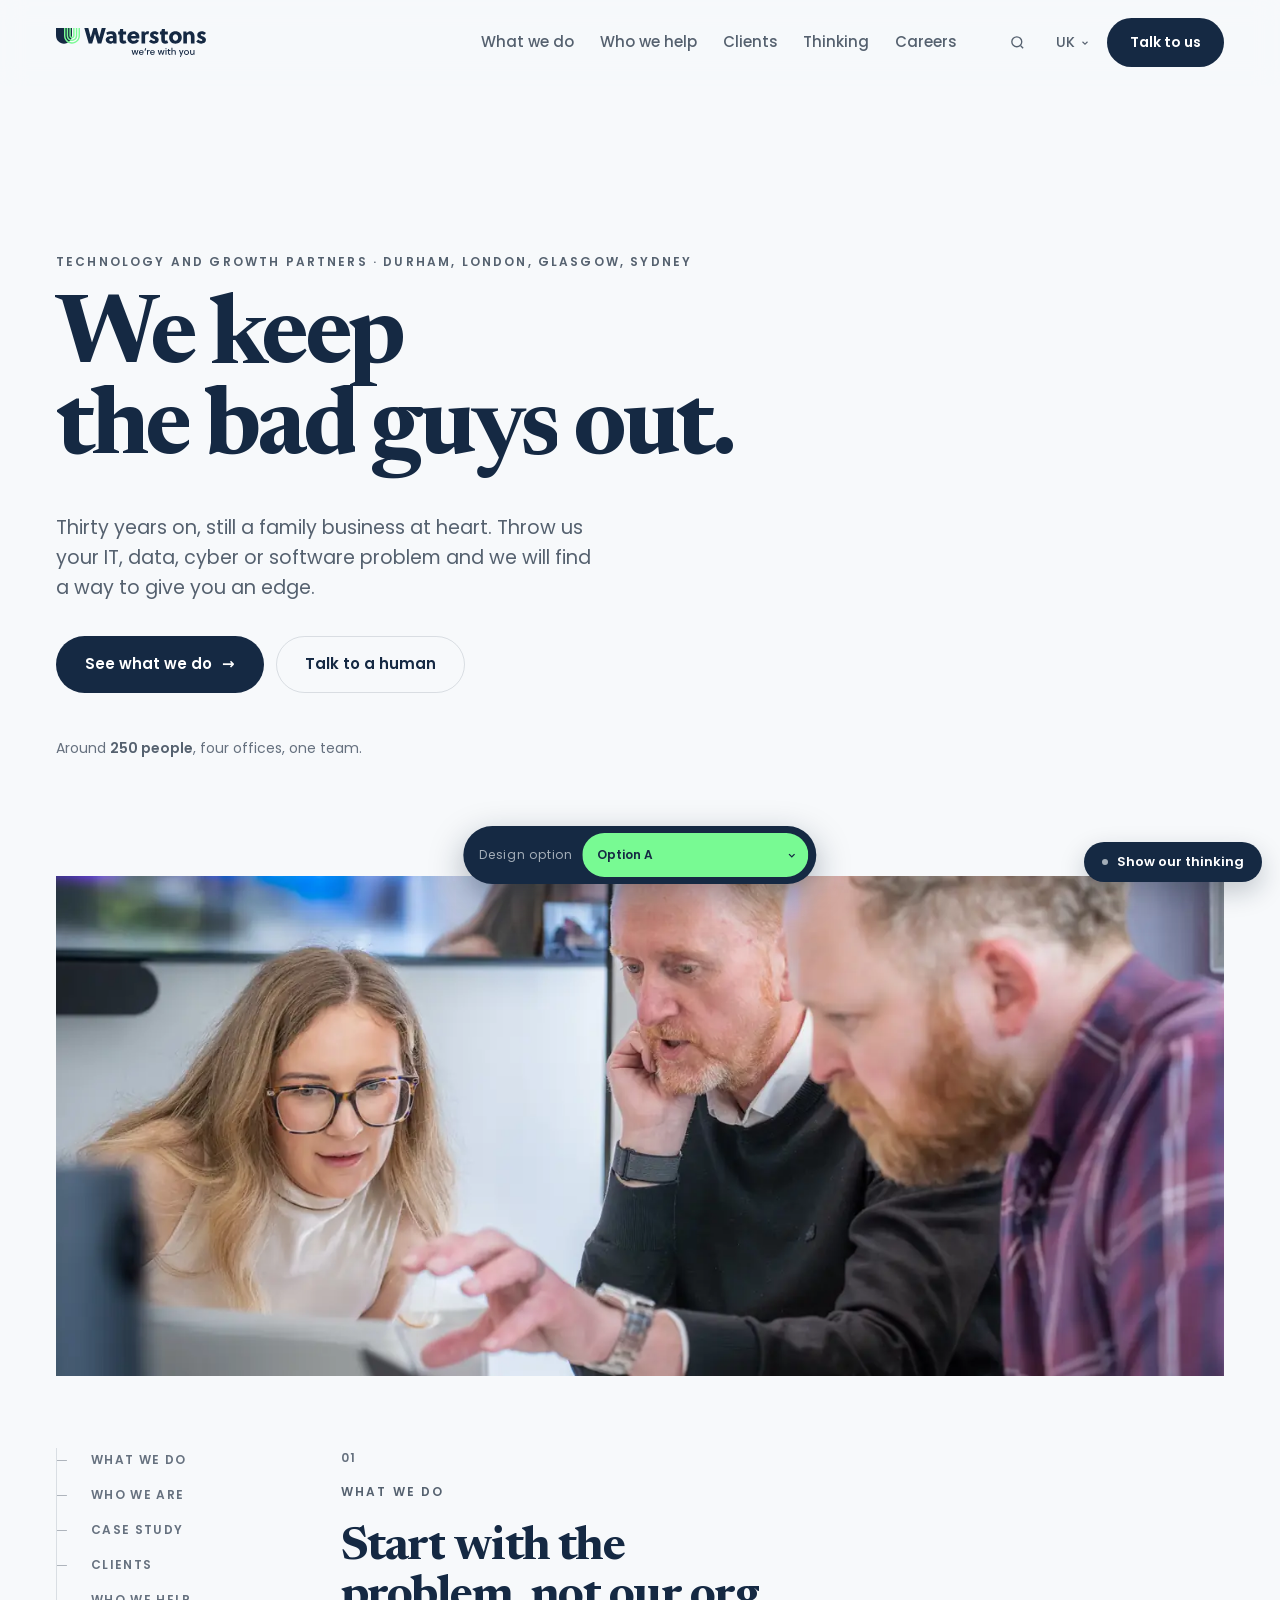
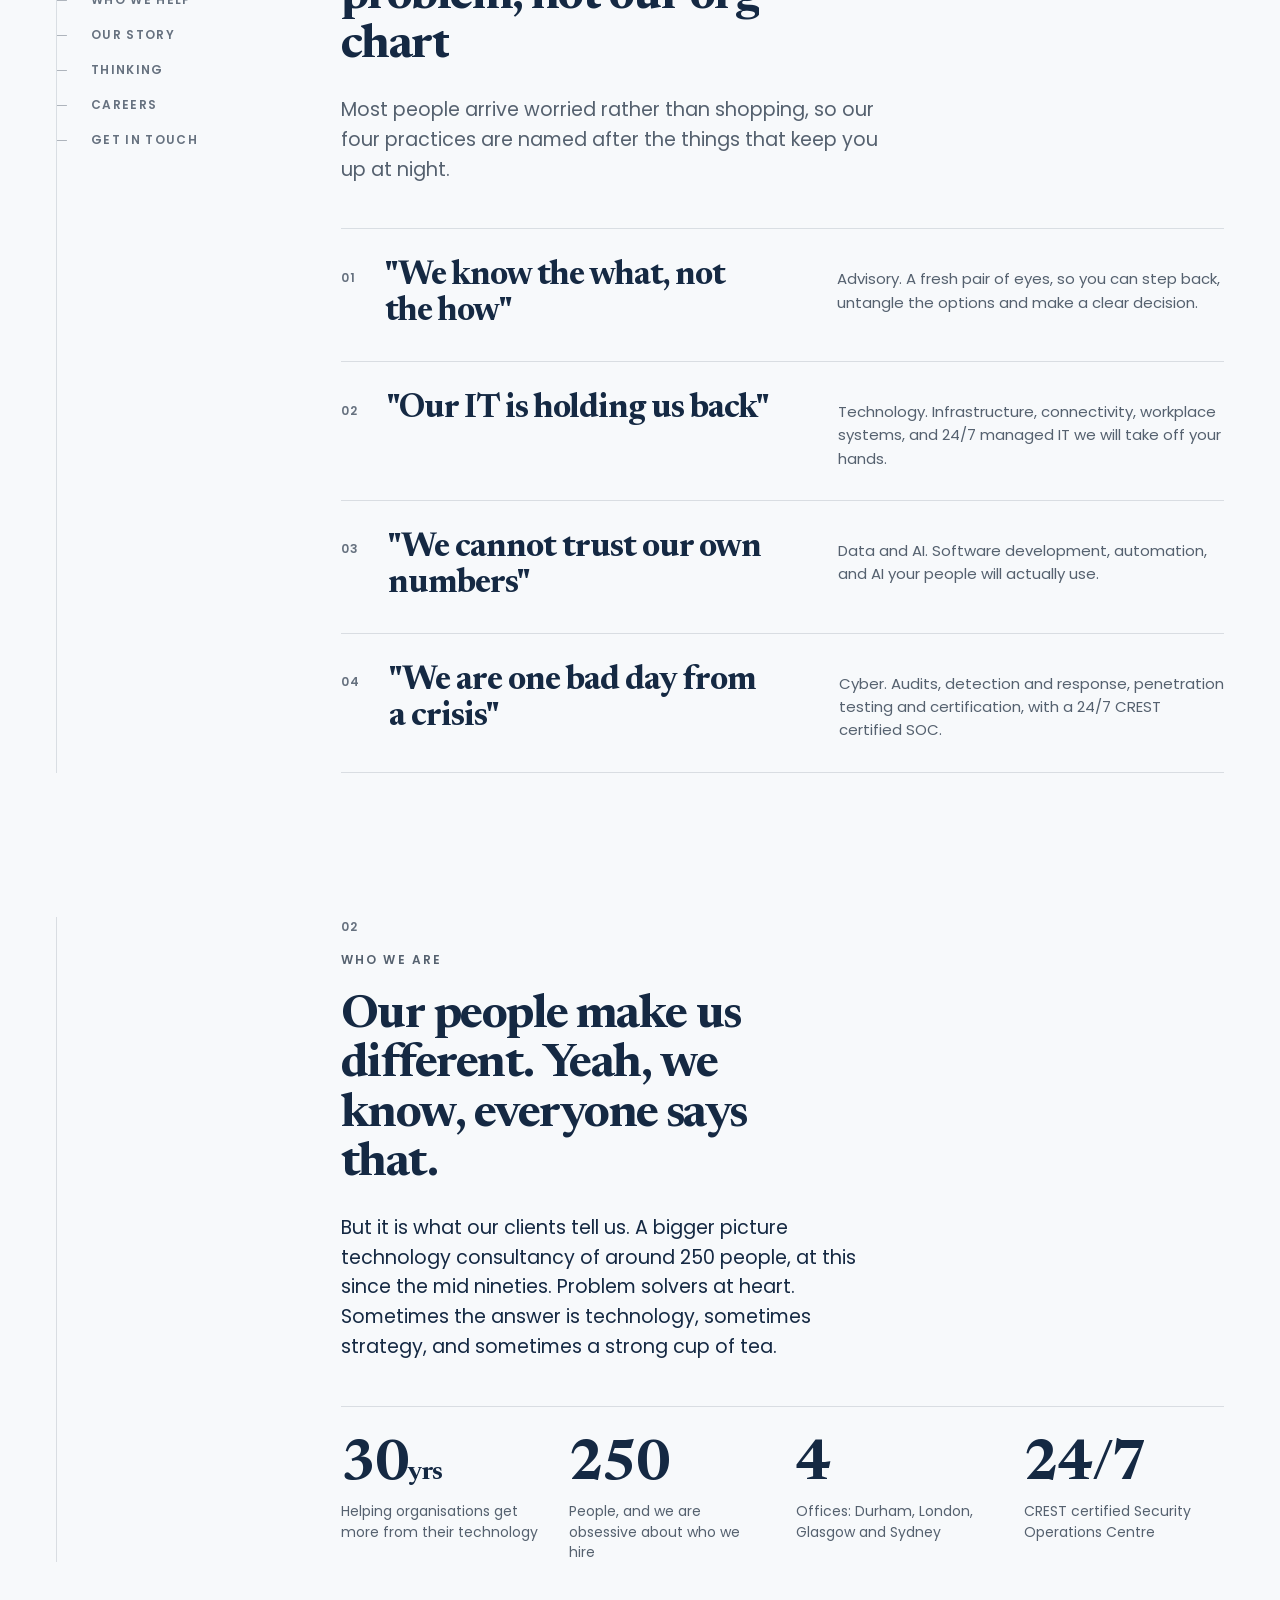
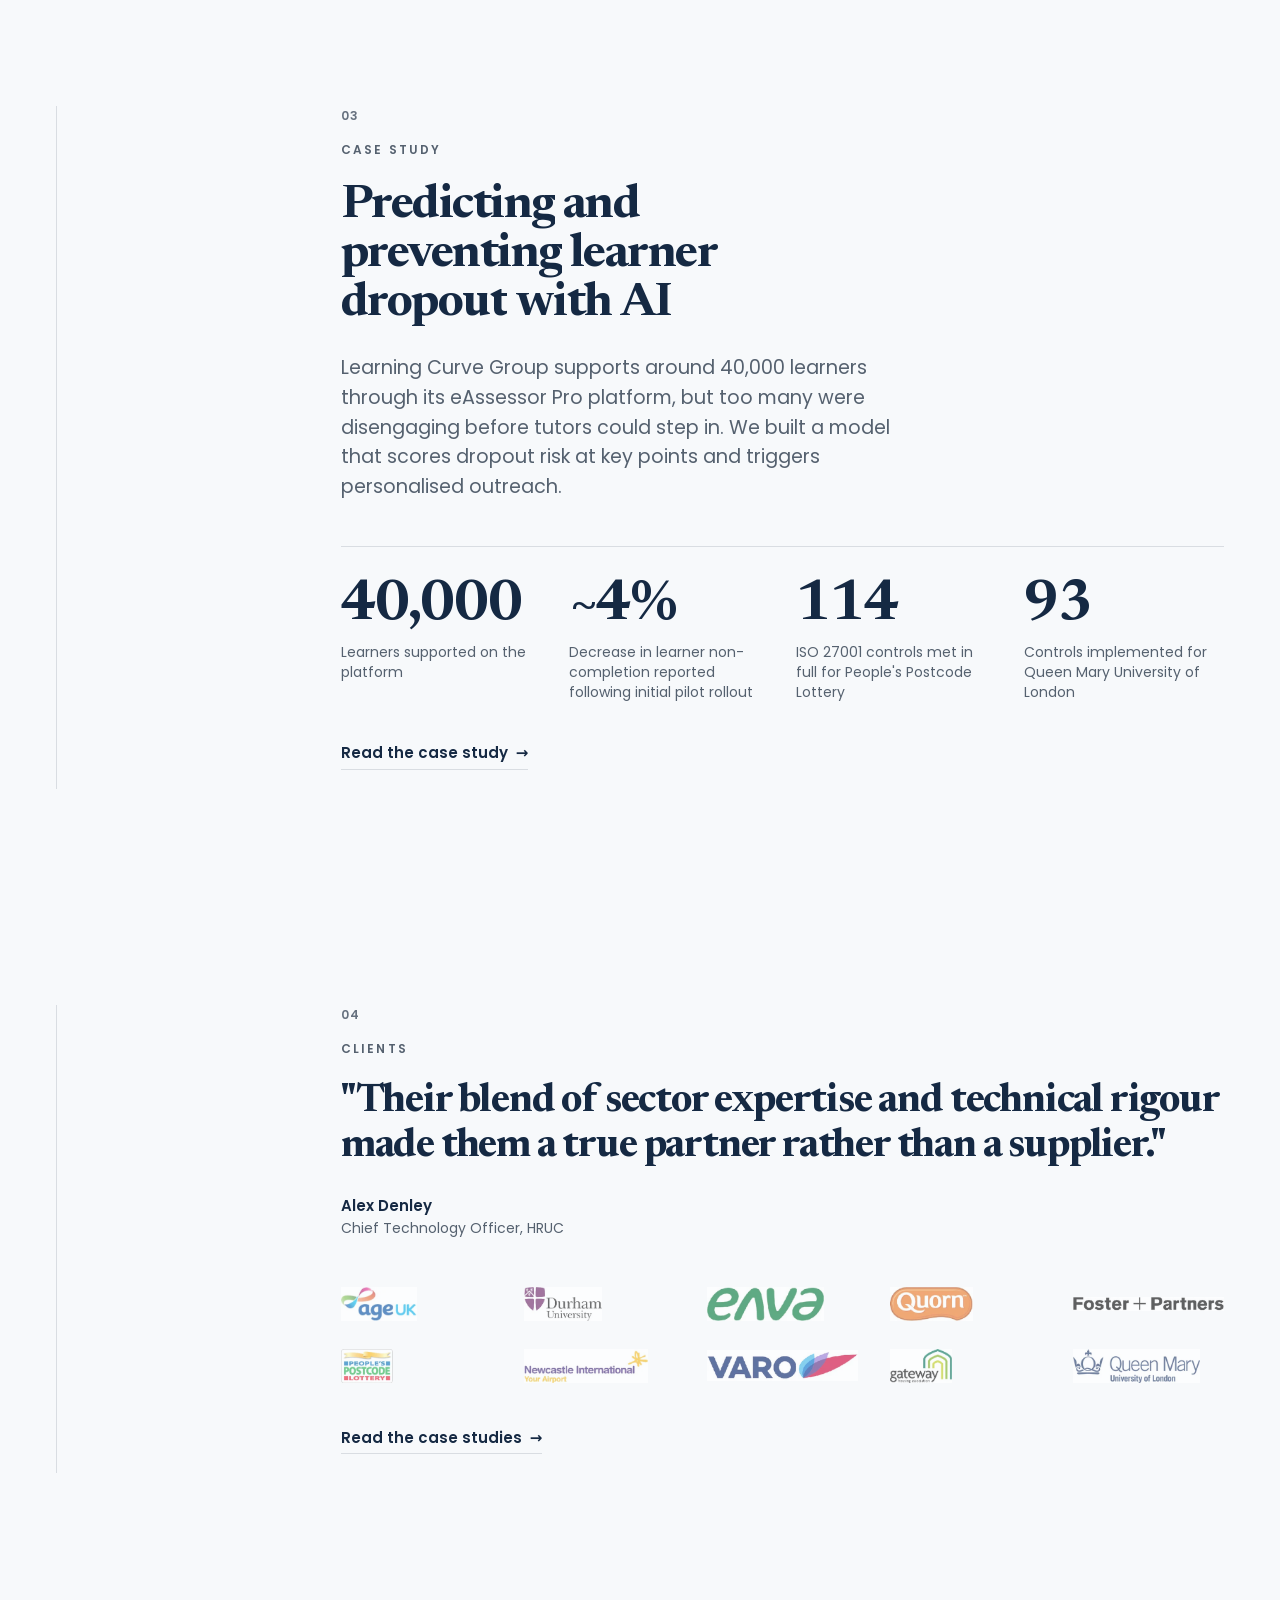
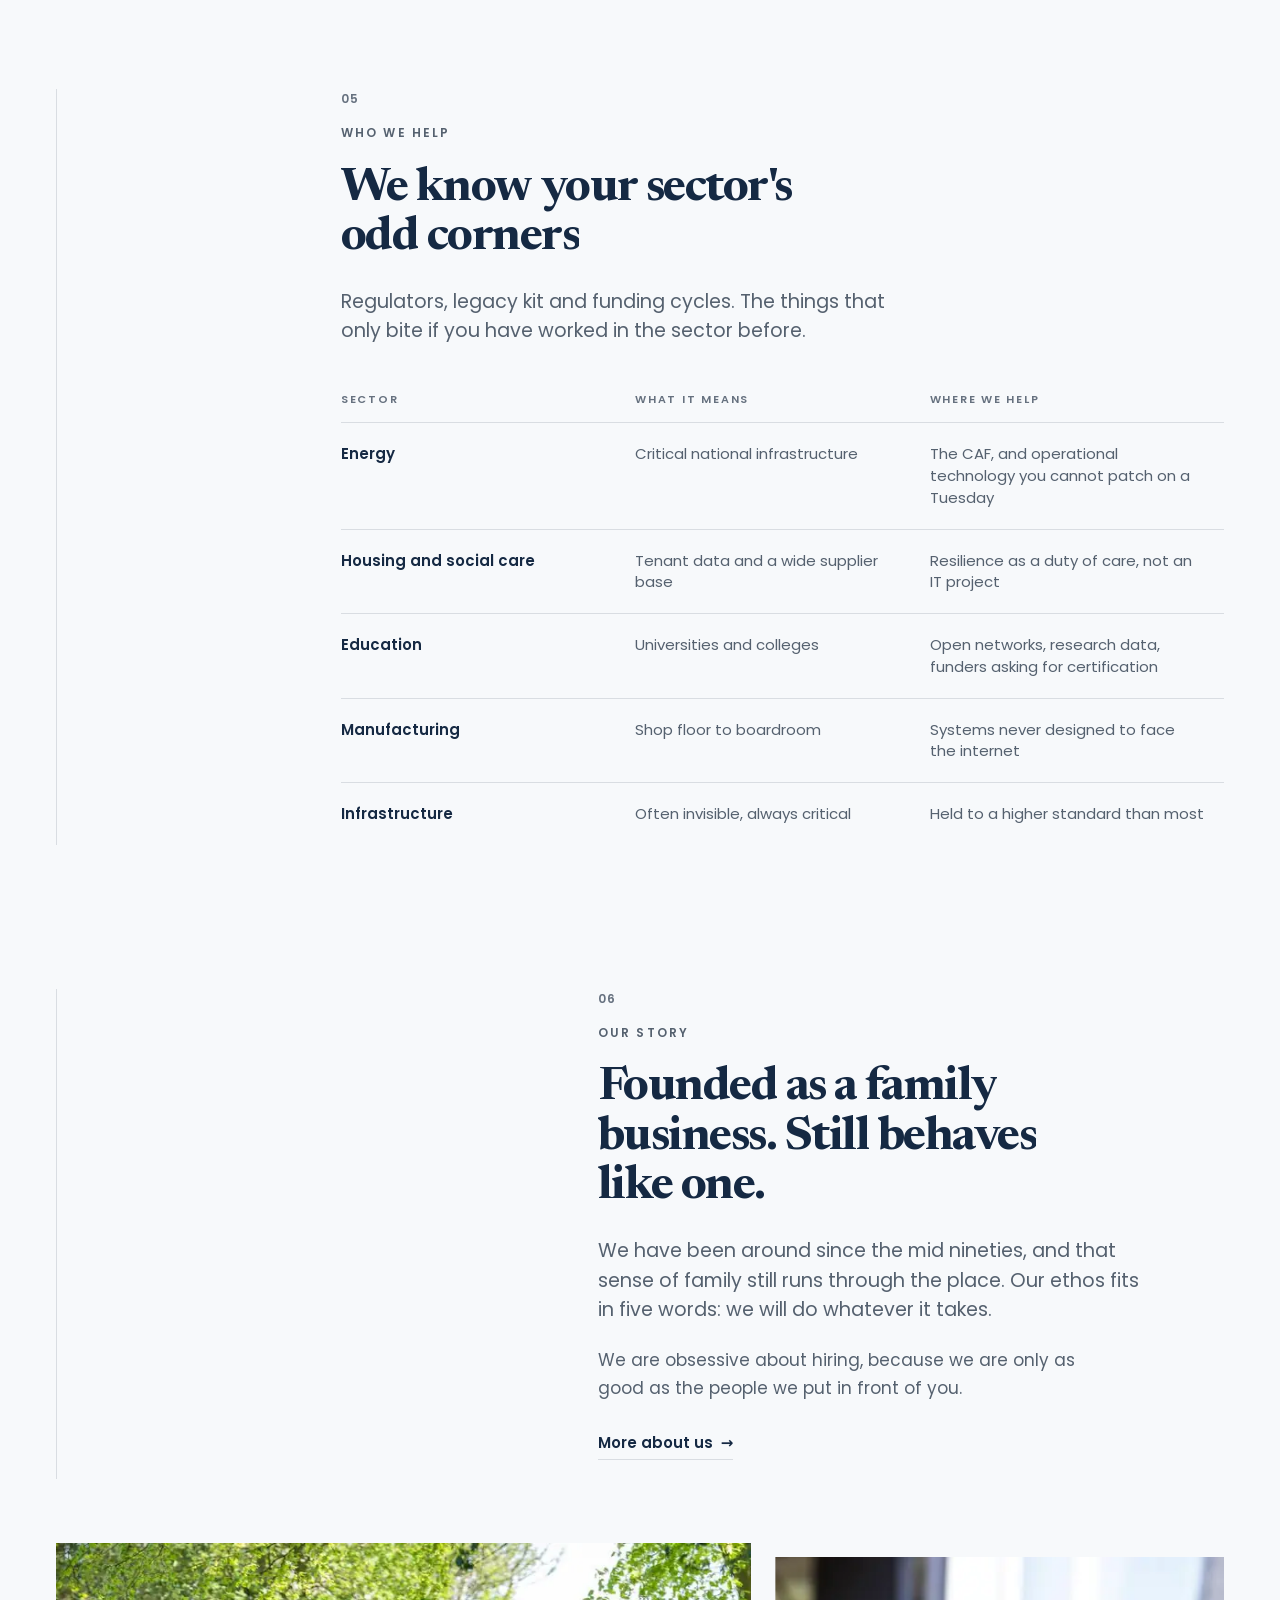
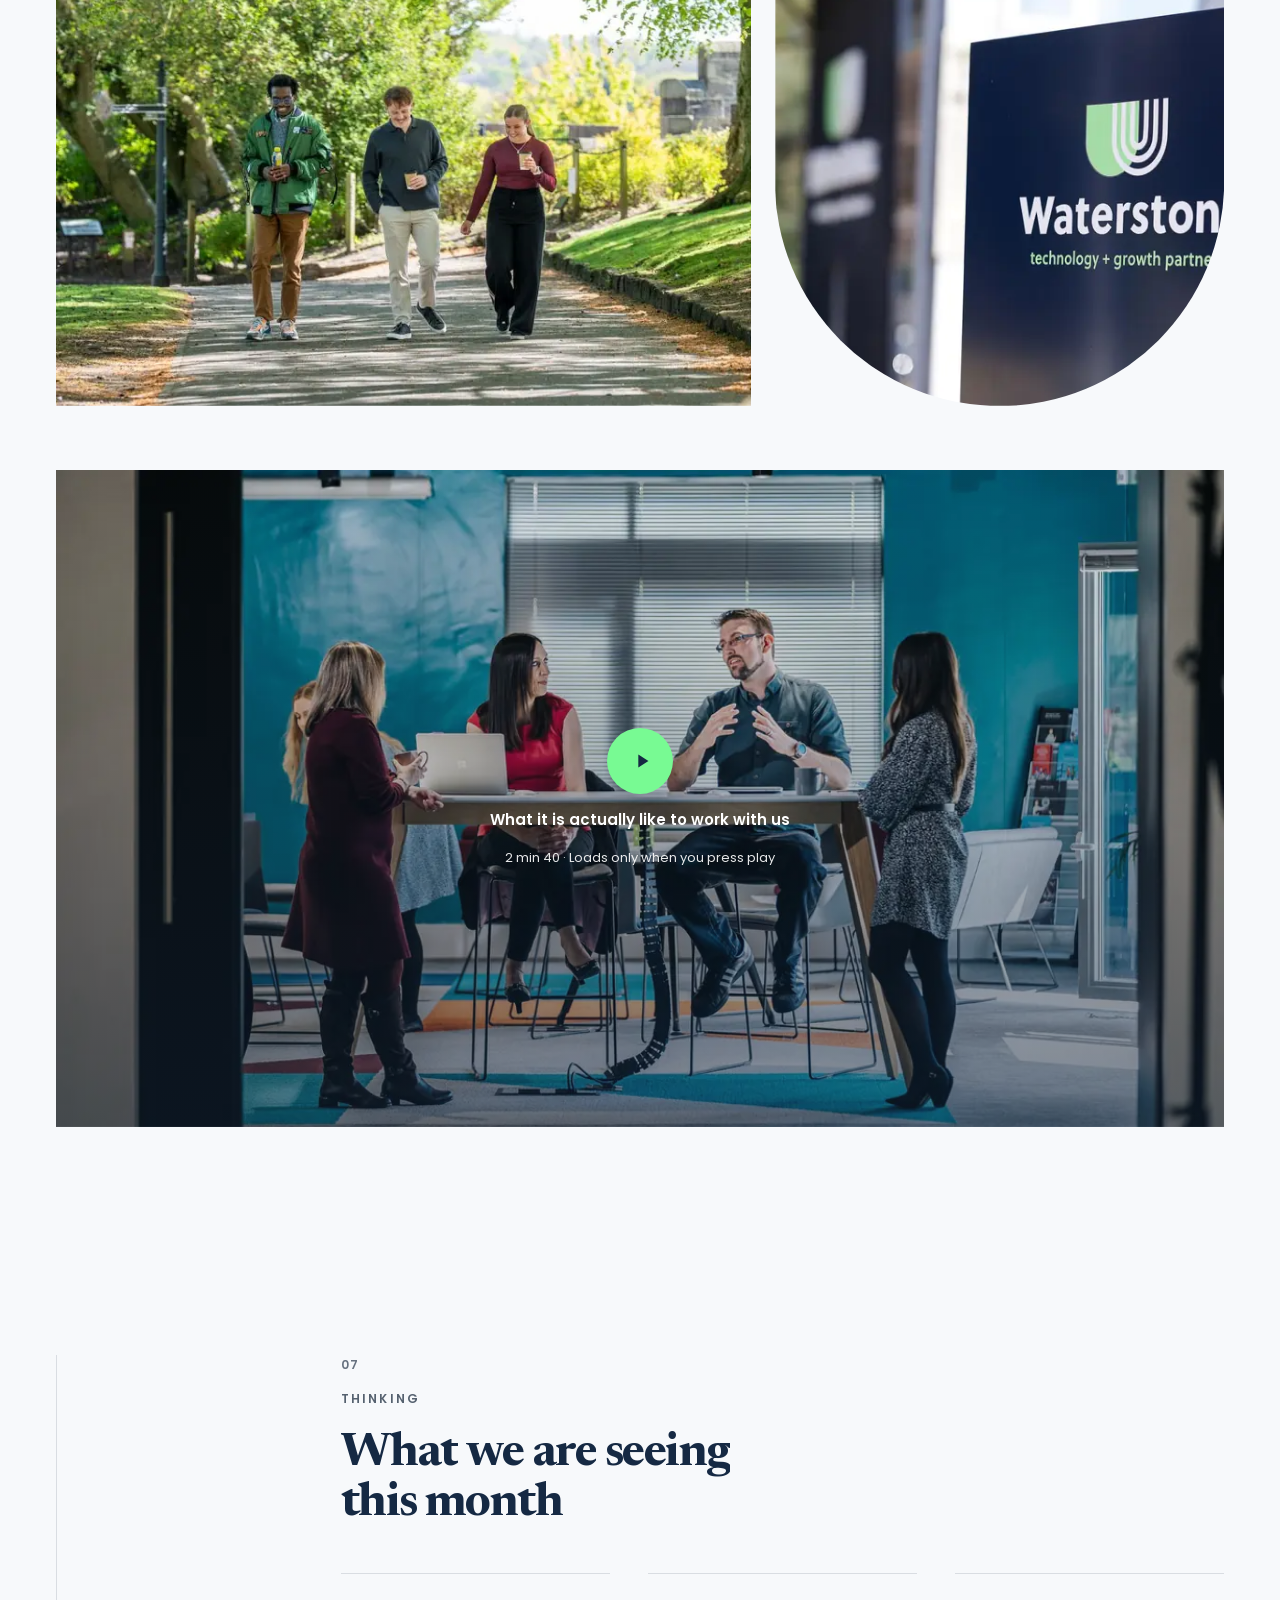
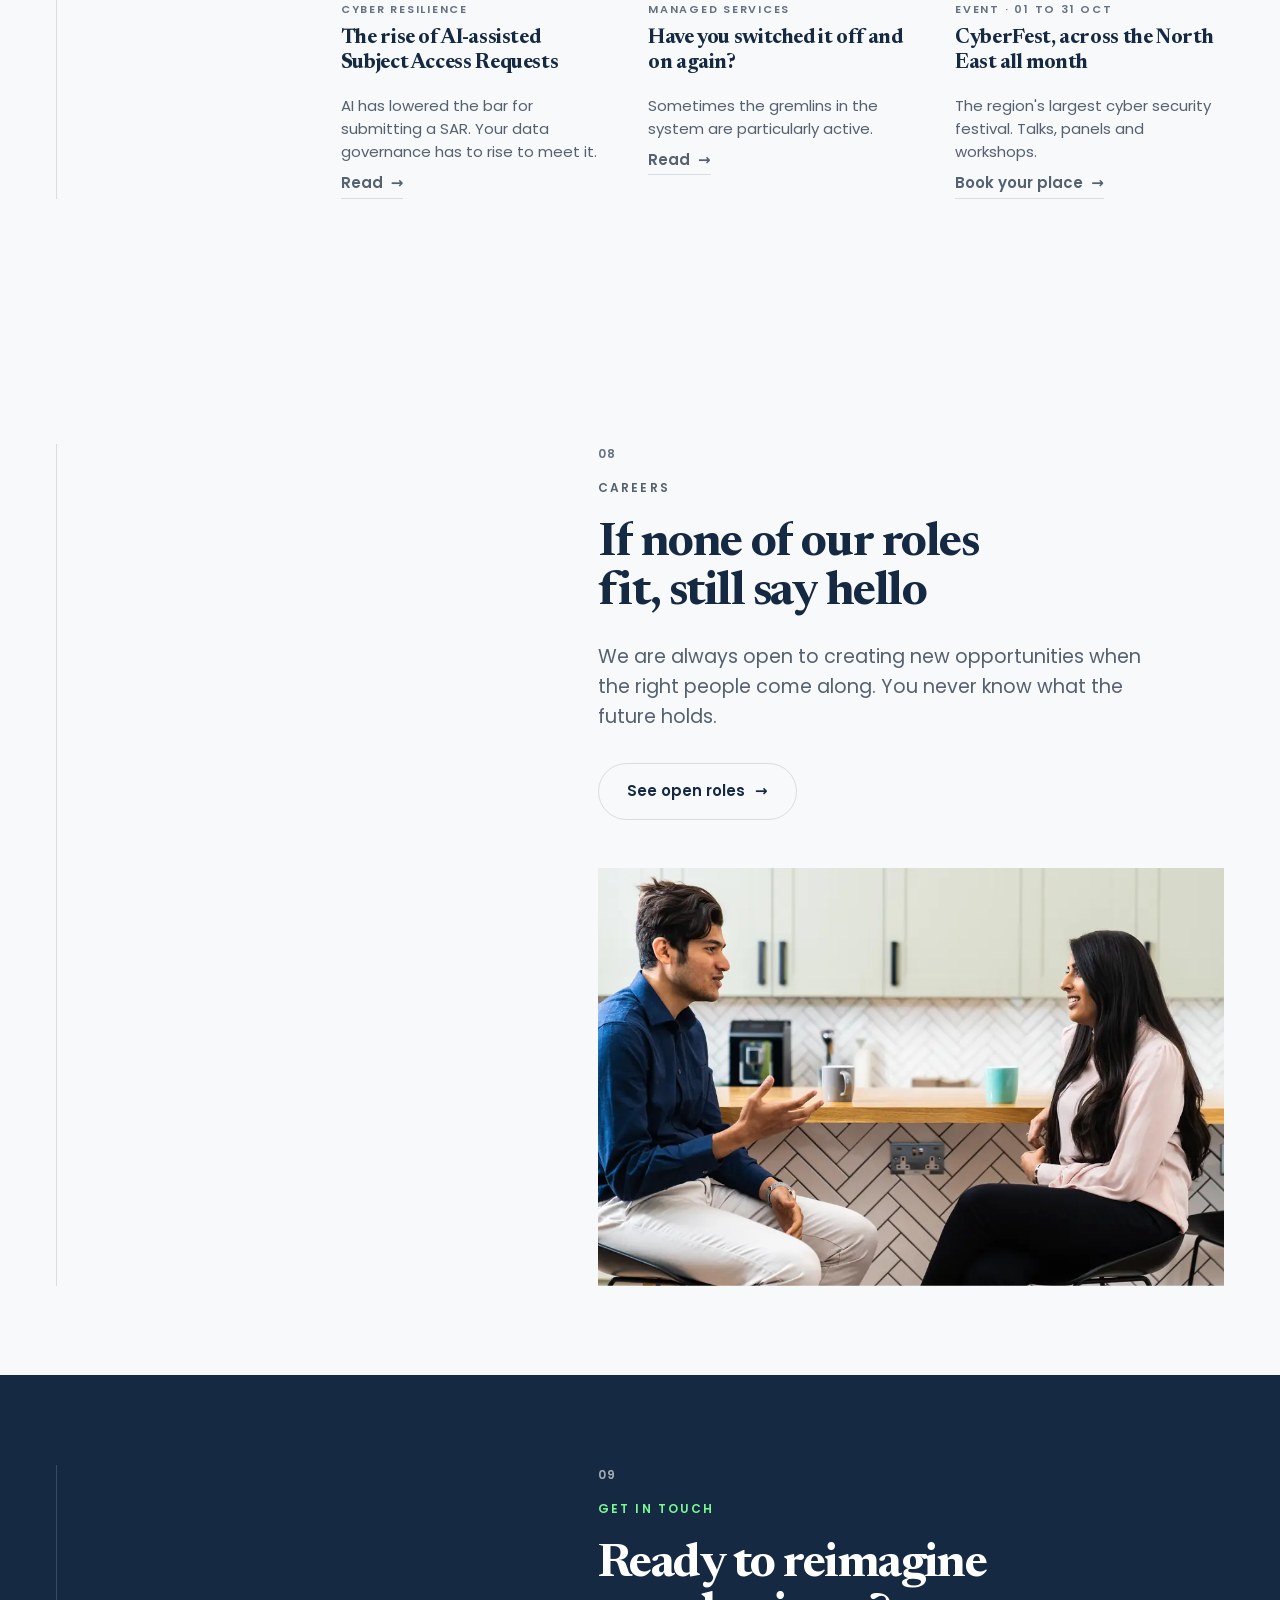
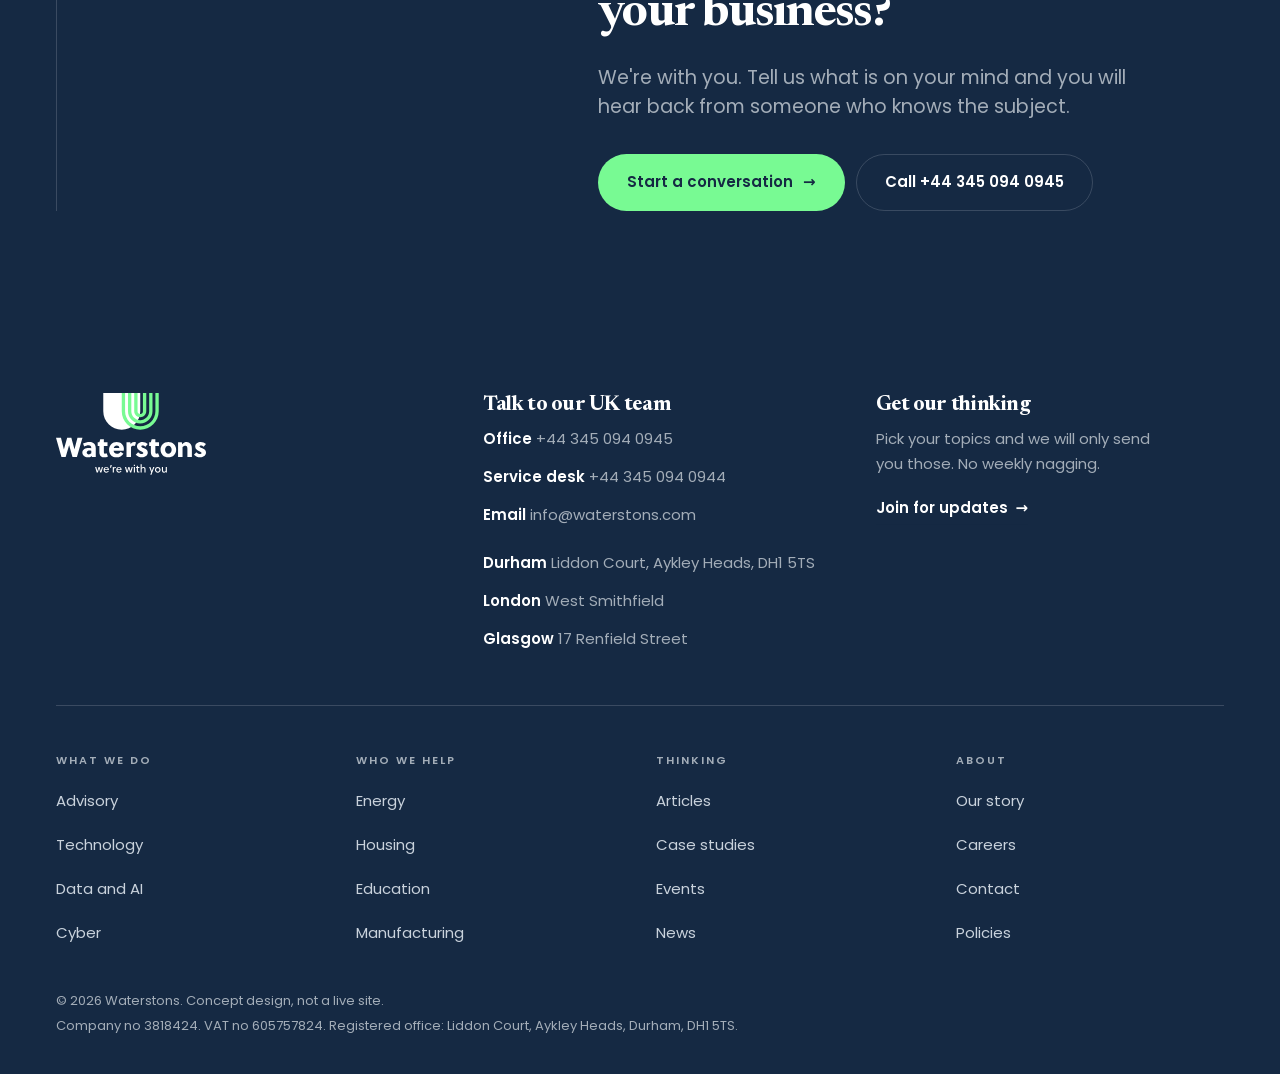
==== site/index.html @ 2a542367 "Waterstons website concept: two design options with a switcher An indicative concept for waterstons." ====
<!doctype html>
<html lang="en-GB" data-region="uk">
<head>
<meta charset="utf-8">
<meta name="viewport" content="width=device-width, initial-scale=1, viewport-fit=cover">
<meta name="robots" content="noindex,nofollow">
<title>Waterstons | We keep the bad guys out and the good stuff moving</title>
<link rel="preload" as="font" type="font/woff2" href="../assets/fonts/newsreader-subset.woff2" crossorigin>
<link rel="preload" as="font" type="font/woff2" href="../assets/fonts/poppins-400.woff2" crossorigin>
<link rel="preload" as="image" href="../assets/img/hero-wide-1400.webp"
      imagesrcset="../assets/img/hero-wide-900.webp 900w, ../assets/img/hero-wide-1400.webp 1400w, ../assets/img/hero-wide-1600.webp 1600w" imagesizes="(min-width:1360px) 1248px, 92vw" fetchpriority="high">
<link rel="stylesheet" href="../assets/css/site.css">
<link rel="stylesheet" href="../assets/css/switcher.css">
<link rel="icon" href="../assets/brand/logo.svg" type="image/svg+xml">
</head>
<body>
<a class="w-skip" href="#main">Skip to content</a>
<p class="w-sr-only" id="w-region-live" role="status" aria-live="polite"></p>

<header class="w-header">
  <div class="w-header__in">
    <a class="w-header__logo" href="index.html" aria-label="Waterstons home">
      <img src="../assets/brand/logo.svg" alt="Waterstons" width="361" height="70">
    </a>
    <nav class="w-nav" aria-label="Main">
      <a class="w-nav__link" href="../site/services/cyber.html">What we do</a>
      <a class="w-nav__link" href="index.html#sectors">Who we help</a>
      <a class="w-nav__link" href="index.html#clients">Clients</a>
      <a class="w-nav__link" href="../site/insights/rise-ai-assisted-subject-access-requests.html">Thinking</a>
      <a class="w-nav__link" href="index.html#careers">Careers</a>
    </nav>
    <div class="w-header__tools">
      <button class="w-icon" type="button" data-search-open aria-label="Search this site">
        <svg width="17" height="17" viewBox="0 0 24 24" fill="none" stroke="currentColor" stroke-width="1.9" aria-hidden="true"><circle cx="11" cy="11" r="7"/><path d="m20 20-3.5-3.5"/></svg>
      </button>
      <button class="w-icon" type="button" data-region-toggle aria-label="Region UK, switch to Australia">
        <span data-region-label>UK</span>
        <svg width="10" height="10" viewBox="0 0 24 24" fill="none" stroke="currentColor" stroke-width="2.6" aria-hidden="true"><path d="m6 9 6 6 6-6"/></svg>
      </button>
      <a class="w-btn w-btn--primary w-btn--sm" href="../site/services/cyber.html#enquiry"><span class="w-btn__l">Talk to us</span></a>
    </div>
  </div>
</header>

<main id="main">

<section class="w-hero" id="hero">
  <div class="w-wrap">
    <span class="w-eyebrow w-rev">Technology and growth partners &middot; Durham, London, Glasgow, Sydney</span>
    <h1>
      <span class="w-sr-only">We keep the bad guys out, we keep IT grumbles down, and we keep the lights on.</span>
      <span aria-hidden="true">We keep <span class="w-rot" data-phrases="the bad guys out.|IT grumbles down.|the lights on.">
        <span class="w-rot__sizer">the bad guys out.</span>
        <span class="w-rot__slot"></span>
      </span></span>
    </h1>
    <p class="w-lead w-rev w-rev--d1">Thirty years on, still a family business at heart. Throw us your IT, data, cyber or software problem and we will find a way to give you an edge.</p>
    <div class="w-hero__ctas w-rev w-rev--d2">
      <a class="w-btn w-btn--primary" href="#work"><span class="w-btn__l">See what we do <span class="w-arrow" aria-hidden="true">&rarr;</span></span></a>
      <a class="w-btn w-btn--ghost" href="../site/services/cyber.html#enquiry"><span class="w-btn__l">Talk to a human</span></a>
    </div>
    <p class="w-hero__note w-rev w-rev--d3">Around <b>250 people</b>, four offices, one team.</p>
  </div>
  <div class="w-think"><b>01</b><p>One human sentence and a real photograph of our own people, so the first five seconds say family business rather than generic tech vendor.</p></div>
</section>

<div class="w-wrap">
  <div class="w-media w-media--wide w-wipe">
    <img src="../assets/img/hero-wide-1400.webp"
         srcset="../assets/img/hero-wide-900.webp 900w, ../assets/img/hero-wide-1400.webp 1400w, ../assets/img/hero-wide-1600.webp 1600w"
         sizes="(min-width:1360px) 1248px, 92vw" width="1400" height="599" fetchpriority="high"
         alt="Three Waterstons colleagues leaning in around a laptop, mid conversation.">
  </div>
</div>

<section class="w-sec " id="work">
  <div class="w-wrap">
    <div class="w-offset w-offset--wide">
      <div class="w-offset__rule" data-index></div>
      <div class="w-offset__body">
        <span class="w-num w-rev">01</span>
        <span class="w-eyebrow w-rev">What we do</span>
        <h2 data-words style="max-width:15ch">Start with the problem, not our org chart</h2>
        <p class="w-lead" style="margin-bottom:44px">Most people arrive worried rather than shopping, so our four practices are named after the things that keep you up at night.</p>
        <ul class="w-list" data-peek>
          <li class="w-list__row" data-peek-src="../assets/img/peek-advisory-460.webp">
            <a class="w-list__a" href="#work">
              <span class="w-list__n">01</span>
              <span><span class="w-list__t">"We know the what, not the how"</span><span class="w-list__d">Advisory. A fresh pair of eyes, so you can step back, untangle the options and make a clear decision.</span></span>
            </a>
            <span class="w-list__go" aria-hidden="true"><span class="w-arrow" aria-hidden="true">&rarr;</span></span>
          </li>
          <li class="w-list__row" data-peek-src="../assets/img/peek-tech-460.webp">
            <a class="w-list__a" href="#work">
              <span class="w-list__n">02</span>
              <span><span class="w-list__t">"Our IT is holding us back"</span><span class="w-list__d">Technology. Infrastructure, connectivity, workplace systems, and 24/7 managed IT we will take off your hands.</span></span>
            </a>
            <span class="w-list__go" aria-hidden="true"><span class="w-arrow" aria-hidden="true">&rarr;</span></span>
          </li>
          <li class="w-list__row" data-peek-src="../assets/img/peek-data-460.webp">
            <a class="w-list__a" href="#work">
              <span class="w-list__n">03</span>
              <span><span class="w-list__t">"We cannot trust our own numbers"</span><span class="w-list__d">Data and AI. Software development, automation, and AI your people will actually use.</span></span>
            </a>
            <span class="w-list__go" aria-hidden="true"><span class="w-arrow" aria-hidden="true">&rarr;</span></span>
          </li>
          <li class="w-list__row" data-peek-src="../assets/img/peek-cyber-460.webp">
            <a class="w-list__a" href="../site/services/cyber.html">
              <span class="w-list__n">04</span>
              <span><span class="w-list__t">"We are one bad day from a crisis"</span><span class="w-list__d">Cyber. Audits, detection and response, penetration testing and certification, with a 24/7 CREST certified SOC.</span></span>
            </a>
            <span class="w-list__go" aria-hidden="true"><span class="w-arrow" aria-hidden="true">&rarr;</span></span>
          </li>
        </ul>
      </div>
    </div>
  </div><div class="w-think"><b>02</b><p>Services are named as the client's problem rather than our internal structure, which is how a CIO doing due diligence actually scans a page.</p></div>
</section>
<section class="w-sec " id="about">
  <div class="w-wrap">
    <div class="w-offset w-offset--wide">
      <div class="w-offset__rule" data-index></div>
      <div class="w-offset__body">
        <span class="w-num w-rev">02</span>
        <span class="w-eyebrow w-rev">Who we are</span>
        <h2 data-words style="max-width:17ch">Our people make us different. Yeah, we know, everyone says that.</h2>
        <p class="w-lead w-resolve" style="margin-bottom:44px">But it is what our clients tell us. A bigger picture technology consultancy of around 250 people, at this since the mid nineties. Problem solvers at heart. Sometimes the answer is technology, sometimes strategy, and sometimes a strong cup of tea.</p>
        <div class="w-stats">
          <div><span class="w-stat__n">30<span style="font-size:.46em">yrs</span></span><p class="w-stat__l">Helping organisations get more from their technology</p></div>
          <div><span class="w-stat__n">250</span><p class="w-stat__l">People, and we are obsessive about who we hire</p></div>
          <div><span class="w-stat__n">4</span><p class="w-stat__l">Offices: Durham, London, Glasgow and Sydney</p></div>
          <div><span class="w-stat__n">24/7</span><p class="w-stat__l">CREST certified Security Operations Centre</p></div>
        </div>
      </div>
    </div>
  </div><div class="w-think"><b>03</b><p>Scale and credibility sit early and quietly, because a shortlisting CFO checks those before reading a word of prose.</p></div>
</section>
<section class="w-sec " id="case">
  <div class="w-wrap">
    <div class="w-offset w-offset--wide">
      <div class="w-offset__rule" data-index></div>
      <div class="w-offset__body">
        <span class="w-num w-rev">03</span>
        <span class="w-eyebrow w-rev">Case study</span>
        <h2 data-words style="max-width:16ch">Predicting and preventing learner dropout with AI</h2>
        <p class="w-lead" style="margin-bottom:44px">Learning Curve Group supports around 40,000 learners through its eAssessor Pro platform, but too many were disengaging before tutors could step in. We built a model that scores dropout risk at key points and triggers personalised outreach.</p>
        <div class="w-stats">
          <div><span class="w-stat__n">40,000</span><p class="w-stat__l">Learners supported on the platform</p></div>
          <div><span class="w-stat__n">~4%</span><p class="w-stat__l">Decrease in learner non-completion reported following initial pilot rollout</p></div>
          <div><span class="w-stat__n">114</span><p class="w-stat__l">ISO 27001 controls met in full for People's Postcode Lottery</p></div>
          <div><span class="w-stat__n">93</span><p class="w-stat__l">Controls implemented for Queen Mary University of London</p></div>
        </div>
        <p style="margin-top:36px"><a class="w-link" href="../site/services/cyber.html#case">Read the case study <span class="w-arrow" aria-hidden="true">&rarr;</span></a></p>
      </div>
    </div>
  </div><div class="w-think"><b>04</b><p>Metrics lead over narrative, which is what the brief asks for, and every figure is published on their own case study pages.</p></div>
</section>
<section class="w-sec " id="clients">
  <div class="w-wrap">
    <div class="w-offset w-offset--wide">
      <div class="w-offset__rule" data-index></div>
      <div class="w-offset__body">
        <span class="w-num w-rev">04</span>
        <span class="w-eyebrow w-rev">Clients</span>
        <blockquote class="w-quote" style="margin-bottom:48px">
          <p class="w-quote__t">"Their blend of sector expertise and technical rigour made them a true partner rather than a supplier."</p>
          <footer class="w-quote__c"><b>Alex Denley</b><span>Chief Technology Officer, HRUC</span></footer>
        </blockquote>
        <ul class="w-logos w-rev">
          <li><img src="../assets/img/client-age-uk.webp" width="216" height="96" alt="Age UK" loading="lazy"></li>
          <li><img src="../assets/img/client-durham-university.webp" width="221" height="96" alt="Durham University" loading="lazy"></li>
          <li><img src="../assets/img/client-enva.webp" width="330" height="96" alt="Enva" loading="lazy"></li>
          <li><img src="../assets/img/client-quorn.webp" width="236" height="96" alt="Quorn" loading="lazy"></li>
          <li><img src="../assets/img/client-foster-partners.webp" width="1028" height="96" alt="Foster + Partners" loading="lazy"></li>
          <li><img src="../assets/img/client-peoples-postcode-lottery.webp" width="147" height="96" alt="People's Postcode Lottery" loading="lazy"></li>
          <li><img src="../assets/img/client-newcastle-airport.webp" width="350" height="96" alt="Newcastle International Airport" loading="lazy"></li>
          <li><img src="../assets/img/client-varo.webp" width="463" height="96" alt="VARO" loading="lazy"></li>
          <li><img src="../assets/img/client-gateway-housing.webp" width="175" height="96" alt="Gateway Housing Association" loading="lazy"></li>
          <li><img src="../assets/img/client-qmul.webp" width="360" height="96" alt="Queen Mary University of London" loading="lazy"></li>
        </ul>
        <p style="margin-top:40px"><a class="w-link" href="../site/services/cyber.html#case">Read the case studies <span class="w-arrow" aria-hidden="true">&rarr;</span></a></p>
      </div>
    </div>
  </div><div class="w-think"><b>05</b><p>A named client, a named role and a real logo roster do more for trust than adjectives.</p></div>
</section>
<section class="w-sec " id="sectors">
  <div class="w-wrap">
    <div class="w-offset w-offset--wide">
      <div class="w-offset__rule" data-index></div>
      <div class="w-offset__body">
        <span class="w-num w-rev">05</span>
        <span class="w-eyebrow w-rev">Who we help</span>
        <h2 data-words style="max-width:16ch">We know your sector's odd corners</h2>
        <p class="w-lead" style="margin-bottom:44px">Regulators, legacy kit and funding cycles. The things that only bite if you have worked in the sector before.</p>
        <table class="w-rows" role="table">
          <thead role="rowgroup"><tr role="row">
            <th class="w-rows__head" scope="col">Sector</th>
            <th class="w-rows__head" scope="col">What it means</th>
            <th class="w-rows__head" scope="col">Where we help</th>
          </tr></thead>
          <tbody role="rowgroup">
            <tr role="row"><td role="cell" class="w-rows__k" data-label="Sector">Energy</td><td role="cell" class="w-rows__a" data-label="What it means">Critical national infrastructure</td><td role="cell" class="w-rows__a" data-label="Where we help">The CAF, and operational technology you cannot patch on a Tuesday</td></tr>
            <tr role="row"><td role="cell" class="w-rows__k" data-label="Sector">Housing and social care</td><td role="cell" class="w-rows__a" data-label="What it means">Tenant data and a wide supplier base</td><td role="cell" class="w-rows__a" data-label="Where we help">Resilience as a duty of care, not an IT project</td></tr>
            <tr role="row"><td role="cell" class="w-rows__k" data-label="Sector">Education</td><td role="cell" class="w-rows__a" data-label="What it means">Universities and colleges</td><td role="cell" class="w-rows__a" data-label="Where we help">Open networks, research data, funders asking for certification</td></tr>
            <tr role="row"><td role="cell" class="w-rows__k" data-label="Sector">Manufacturing</td><td role="cell" class="w-rows__a" data-label="What it means">Shop floor to boardroom</td><td role="cell" class="w-rows__a" data-label="Where we help">Systems never designed to face the internet</td></tr>
            <tr role="row"><td role="cell" class="w-rows__k" data-label="Sector">Infrastructure</td><td role="cell" class="w-rows__a" data-label="What it means">Often invisible, always critical</td><td role="cell" class="w-rows__a" data-label="Where we help">Held to a higher standard than most</td></tr>
          </tbody>
        </table>
      </div>
    </div>
  </div><div class="w-think"><b>06</b><p>A flat, scannable table lets a visitor confirm in one glance that we have done this in their world, and new sectors drop in as rows.</p></div>
</section>
<section class="w-sec" id="story">
  <div class="w-wrap">
    <div class="w-offset">
      <div class="w-offset__rule" data-index></div>
      <div class="w-offset__body">
        <span class="w-num w-rev">06</span>
        <span class="w-eyebrow w-rev">Our story</span>
        <h2 data-words style="max-width:15ch">Founded as a family business. Still behaves like one.</h2>
        <p class="w-lead w-rev w-rev--d1">We have been around since the mid nineties, and that sense of family still runs through the place. Our ethos fits in five words: we will do whatever it takes.</p>
        <p class="w-rev w-rev--d2" style="color:var(--ink-mute);max-width:46ch">We are obsessive about hiring, because we are only as good as the people we put in front of you.</p>
        <p class="w-rev w-rev--d3" style="margin-top:26px"><a class="w-link" href="#story">More about us <span class="w-arrow" aria-hidden="true">&rarr;</span></a></p>
      </div>
    </div>
    <div class="w-pair" style="margin-top:clamp(2.5rem,5vw,4rem)">
      <div class="w-media w-wipe">
        <img src="../assets/img/story-walk-800.webp"
             srcset="../assets/img/story-walk-760.webp 760w, ../assets/img/story-walk-800.webp 800w"
             sizes="(min-width:900px) 58vw, 92vw" width="800" height="533" loading="lazy"
             alt="Three Waterstons colleagues walking together on a tree lined path outside the Durham office.">
      </div>
      <div class="w-media w-shield w-wipe">
        <img src="../assets/img/story-sign-760.webp"
             srcset="../assets/img/story-sign-480.webp 480w, ../assets/img/story-sign-760.webp 760w"
             sizes="(min-width:900px) 30vw, 60vw" width="760" height="760" loading="lazy"
             alt="The Waterstons sign outside the Durham office, reading technology and growth partners.">
      </div>
    </div>
    <div class="w-media w-media--16x9 w-wipe" style="margin-top:clamp(2.5rem,5vw,4rem)">
      <div class="w-video">
        <img src="../assets/img/video-poster-home-1120.webp"
             srcset="../assets/img/video-poster-home-720.webp 720w, ../assets/img/video-poster-home-1120.webp 1120w"
             sizes="(min-width:1360px) 1248px, 92vw" width="1120" height="630" loading="lazy"
             alt="A Waterstons team mid discussion around a high table in the Durham office.">
        <button class="w-video__b" type="button" data-label="meet the team film">
          <span class="w-video__p" aria-hidden="true"><svg width="22" height="22" viewBox="0 0 24 24"><path d="M8 5v14l11-7z"/></svg></span>
          <span>What it is actually like to work with us</span>
          <span class="w-video__m">2 min 40 &middot; Loads only when you press play</span>
        </button>
      </div>
    </div>
  </div>
  <div class="w-think"><b>07</b><p>Personality carried by a real photograph and a click to load film, so the culture lands without a single autoplaying file slowing the page.</p></div>
</section>
<section class="w-sec " id="thinking">
  <div class="w-wrap">
    <div class="w-offset w-offset--wide">
      <div class="w-offset__rule" data-index></div>
      <div class="w-offset__body">
        <span class="w-num w-rev">07</span>
        <span class="w-eyebrow w-rev">Thinking</span>
        <h2 data-words style="max-width:14ch">What we are seeing this month</h2>
        <ul class="w-cards w-cards--3" style="margin-top:44px">
          <li class="w-card"><span class="w-card__tag">Cyber resilience</span>
            <h3><a class="w-card__a" href="../site/insights/rise-ai-assisted-subject-access-requests.html">The rise of AI-assisted Subject Access Requests</a></h3>
            <p>AI has lowered the bar for submitting a SAR. Your data governance has to rise to meet it.</p>
            <p class="w-card__foot"><span class="w-link">Read <span class="w-arrow" aria-hidden="true">&rarr;</span></span></p></li>
          <li class="w-card"><span class="w-card__tag">Managed services</span>
            <h3><a class="w-card__a" href="#thinking">Have you switched it off and on again?</a></h3>
            <p>Sometimes the gremlins in the system are particularly active.</p>
            <p class="w-card__foot"><span class="w-link">Read <span class="w-arrow" aria-hidden="true">&rarr;</span></span></p></li>
          <li class="w-card"><span class="w-card__tag">Event &middot; 01 to 31 Oct</span>
            <h3><a class="w-card__a" href="#thinking">CyberFest, across the North East all month</a></h3>
            <p>The region's largest cyber security festival. Talks, panels and workshops.</p>
            <p class="w-card__foot"><span class="w-link">Book your place <span class="w-arrow" aria-hidden="true">&rarr;</span></span></p></li>
        </ul>
      </div>
    </div>
  </div><div class="w-think"><b>08</b><p>Fresh thinking and the next event together feed the articles read, videos watched and event sign up measures in one band.</p></div>
</section>
<section class="w-sec w-sec--short" id="careers">
  <div class="w-wrap">
    <div class="w-offset">
      <div class="w-offset__rule" data-index></div>
      <div class="w-offset__body">
        <span class="w-num w-rev">08</span>
        <span class="w-eyebrow w-rev">Careers</span>
        <h2 data-words style="max-width:13ch">If none of our roles fit, still say hello</h2>
        <p class="w-lead" style="margin-bottom:32px">We are always open to creating new opportunities when the right people come along. You never know what the future holds.</p>
        <a class="w-btn w-btn--ghost" href="https://careers.waterstons.com/" rel="noopener"><span class="w-btn__l">See open roles <span class="w-arrow" aria-hidden="true">&rarr;</span></span></a>
        <div class="w-media w-wipe" style="margin-top:clamp(2rem,4vw,3rem)">
          <img src="../assets/img/careers-1000.webp"
               srcset="../assets/img/careers-620.webp 620w, ../assets/img/careers-1000.webp 1000w"
               sizes="(min-width:1000px) 58vw, 92vw" width="1000" height="667" loading="lazy"
               alt="Two Waterstons colleagues chatting over a coffee in the office kitchen.">
        </div>
      </div>
    </div>
  </div><div class="w-think"><b>09</b><p>Prospective employees are the second audience in the brief, linking straight out to the Teamtailor portal.</p></div>
</section>
<section class="w-sec w-sec--short w-band--navy" id="talk">
  <div class="w-wrap">
    <div class="w-offset">
      <div class="w-offset__rule"></div>
      <div class="w-offset__body">
        <span class="w-num w-rev">09</span>
        <span class="w-eyebrow w-rev">Get in touch</span>
        <h2 class="w-rev w-rev--d1" style="max-width:13ch">Ready to reimagine your business?</h2>
        <p class="w-lead w-rev w-rev--d2" style="margin-bottom:32px">We're with you. Tell us what is on your mind and you will hear back from someone who knows the subject.</p>
        <div class="w-rev w-rev--d3" style="display:flex;flex-wrap:wrap;gap:12px">
          <a class="w-btn w-btn--green" href="../site/services/cyber.html#enquiry"><span class="w-btn__l">Start a conversation <span class="w-arrow" aria-hidden="true">&rarr;</span></span></a>
          <a class="w-btn w-btn--ghost" href="tel:+443450940945" data-uk="Call +44 345 094 0945" data-au="Call +61 2 9160 8430" data-uk-href="tel:+443450940945" data-au-href="tel:+61291608430"><span class="w-btn__l">Call +44 345 094 0945</span></a>
        </div>
      </div>
    </div>
  </div>
  <div class="w-think"><b>10</b><p>Every page ends on one obvious next step, because contact mechanisms triggered is the headline business outcome in the brief.</p></div>
</section>

</main>

<footer class="w-footer">
  <div class="w-wrap">
    <div class="w-footer__top">
      <div><img class="w-footer__logo" src="../assets/brand/logo--stacked-white.svg" alt="Waterstons. We're with you." width="200" height="110"></div>
      <div>
        <h3>Talk to our <span data-uk="UK" data-au="Australian">UK</span> team</h3>
        <ul class="w-clist">
          <li><b>Office</b> <a href="tel:+443450940945" data-uk="+44 345 094 0945" data-au="+61 2 9160 8430" data-uk-href="tel:+443450940945" data-au-href="tel:+61291608430">+44 345 094 0945</a></li>
          <li><b>Service desk</b> <a href="tel:+443450940944" data-uk="+44 345 094 0944" data-au="+61 2 9160 8445" data-uk-href="tel:+443450940944" data-au-href="tel:+61291608445">+44 345 094 0944</a></li>
          <li><b>Email</b> <a href="mailto:info@waterstons.com" data-uk="info@waterstons.com" data-au="info@waterstons.com.au" data-uk-href="mailto:info@waterstons.com" data-au-href="mailto:info@waterstons.com.au">info@waterstons.com</a></li>
        </ul>
        <ul class="w-clist" style="margin-top:18px">
          <li data-region-only="uk"><b>Durham</b> <span>Liddon Court, Aykley Heads, DH1 5TS</span></li>
          <li data-region-only="uk"><b>London</b> <span>West Smithfield</span></li>
          <li data-region-only="uk"><b>Glasgow</b> <span>17 Renfield Street</span></li>
          <li data-region-only="au" hidden><b>Sydney</b> <span>4.03, 6 Eden Park Drive, Macquarie Park, NSW 2113</span></li>
        </ul>
      </div>
      <div>
        <h3>Get our thinking</h3>
        <p style="font-size:15px;color:var(--on-dark-mute);max-width:32ch">Pick your topics and we will only send you those. No weekly nagging.</p>
        <a class="w-link" href="../site/insights/rise-ai-assisted-subject-access-requests.html#newsletter">Join for updates <span class="w-arrow" aria-hidden="true">&rarr;</span></a>
      </div>
    </div>
    <div class="w-footer__cols">
      <div><h3>What we do</h3><ul>
        <li><a href="index.html#work">Advisory</a></li><li><a href="index.html#work">Technology</a></li>
        <li><a href="index.html#work">Data and AI</a></li><li><a href="../site/services/cyber.html">Cyber</a></li></ul></div>
      <div><h3>Who we help</h3><ul>
        <li><a href="index.html#sectors">Energy</a></li><li><a href="index.html#sectors">Housing</a></li>
        <li><a href="index.html#sectors">Education</a></li><li><a href="index.html#sectors">Manufacturing</a></li></ul></div>
      <div><h3>Thinking</h3><ul>
        <li><a href="../site/insights/rise-ai-assisted-subject-access-requests.html">Articles</a></li>
        <li><a href="../site/services/cyber.html#case">Case studies</a></li>
        <li><a href="index.html#thinking">Events</a></li><li><a href="index.html#thinking">News</a></li></ul></div>
      <div><h3>About</h3><ul>
        <li><a href="index.html#story">Our story</a></li>
        <li><a href="https://careers.waterstons.com/" rel="noopener">Careers</a></li>
        <li><a href="../site/services/cyber.html#enquiry">Contact</a></li>
        <li><a href="index.html#story">Policies</a></li></ul></div>
    </div>
    <div class="w-legal">
      <p>&copy; 2026 Waterstons. Concept design, not a live site.</p>
      <p>Company no 3818424. VAT no 605757824. Registered office: Liddon Court, Aykley Heads, Durham, DH1 5TS.</p>
    </div>
  </div>
</footer>

<div class="w-search" id="w-search" role="dialog" aria-modal="true" aria-labelledby="w-stitle" hidden>
  <div class="w-search__p">
    <h2 class="w-sr-only" id="w-stitle">Search Waterstons</h2>
    <form class="w-search__f" role="search" onsubmit="return false">
      <svg width="20" height="20" viewBox="0 0 24 24" fill="none" stroke="#152943" stroke-width="1.9" aria-hidden="true"><circle cx="11" cy="11" r="7"/><path d="m20 20-3.5-3.5"/></svg>
      <label class="w-sr-only" for="w-sinput">Search</label>
      <input id="w-sinput" type="search" value="cyber essentials" autocomplete="off">
      <button class="w-icon" type="button" data-search-close aria-label="Close search">
        <svg width="15" height="15" viewBox="0 0 24 24" fill="none" stroke="currentColor" stroke-width="2.2" aria-hidden="true"><path d="M5 5l14 14M19 5 5 19"/></svg>
      </button>
    </form>
    <div class="w-chips">
      <button class="w-chip" type="button" aria-pressed="true">Cyber</button>
      <button class="w-chip" type="button" aria-pressed="false">Housing</button>
      <button class="w-chip" type="button" aria-pressed="false">Education</button>
      <button class="w-chip" type="button" aria-pressed="false">Energy</button>
      <button class="w-chip" type="button" aria-pressed="false">Case studies</button>
      <button class="w-chip" type="button" aria-pressed="false">Articles</button>
    </div>
    <div class="w-sg"><h3>Services</h3><ul class="w-sr">
      <li><a href="../site/services/cyber.html"><b>Cyber Essentials and ISO 27001</b><span>Certification start to finish, with our own assessors and auditors.</span></a></li>
      <li><a href="../site/services/cyber.html#faq"><b>CAF audit and assurance</b><span>NCSC approved cyber advisor and Cyber Resilience Audit scheme provider.</span></a></li>
    </ul></div>
    <div class="w-sg"><h3>Case studies</h3><ul class="w-sr">
      <li><a href="../site/services/cyber.html#case"><b>People's Postcode Lottery, all 114 controls</b><span>The gold standard in data security, under Gambling Commission scrutiny.</span></a></li>
      <li><a href="../site/services/cyber.html#case"><b>ISO 27001:2022 at Queen Mary University of London</b><span>Certified across the whole IT Services department.</span></a></li>
    </ul></div>
    <div class="w-sg"><h3>Insights</h3><ul class="w-sr">
      <li><a href="../site/insights/rise-ai-assisted-subject-access-requests.html"><b>The rise of AI-assisted Subject Access Requests</b><span>Article &middot; August 2026</span></a></li>
    </ul></div>
    <p class="w-sfoot">Indicative search design. Results are grouped by type and filtered by sector, service and format.</p>
  </div>
</div>

<div class="w-journey" aria-label="Journey progress">
  <b>Step 3 of 3</b>
  <a href="../index.html">Back to the journey <span class="w-arrow" aria-hidden="true">&rarr;</span></a>
</div>
<button class="w-tt" type="button" aria-pressed="false">
  <span class="w-tt__d" aria-hidden="true"></span>
  <span class="w-tt__l">Show our thinking</span>
</button>
<script src="../assets/js/site.js" defer></script>
<script src="../assets/js/switcher.js" data-b-pages="/site/index.html /site/services/cyber.html" defer></script>
</body>
</html>
---- assets/css/site.css ----
/* ============================================================
   Waterstons concept. Design system.
   Structure: one paper ground held for most of the page, sections
   near full height with the content set against a hairline, numbered
   labels, very large display type, dark used once at the end.
   Palette and type are Waterstons.
   Naming: .w-<component>__<element>--<modifier>
   ============================================================ */

/* ---------- Fonts ---------- */
@font-face{font-family:"Poppins";src:url("../fonts/poppins-400.woff2") format("woff2");font-weight:400;font-style:normal;font-display:swap}
@font-face{font-family:"Poppins";src:url("../fonts/poppins-500.woff2") format("woff2");font-weight:500;font-style:normal;font-display:swap}
@font-face{font-family:"Poppins";src:url("../fonts/poppins-600.woff2") format("woff2");font-weight:600;font-style:normal;font-display:swap}
@font-face{font-family:"Poppins";src:url("../fonts/poppins-700.woff2") format("woff2");font-weight:700;font-style:normal;font-display:swap}
@font-face{font-family:"Newsreader";src:url("../fonts/newsreader-subset.woff2") format("woff2");font-weight:600 700;font-style:normal;font-display:swap}
@font-face{font-family:"Poppins Fallback";src:local("Arial"),local("Helvetica Neue"),local("Helvetica");
  size-adjust:105.6%;ascent-override:99.4%;descent-override:33.1%;line-gap-override:9.5%}
@font-face{font-family:"Newsreader Fallback";src:local("Times New Roman"),local("Georgia");
  size-adjust:95.1%;ascent-override:77.3%;descent-override:27.9%;line-gap-override:0%}

/* ---------- Tokens ---------- */
:root{
  --navy:#152943;
  --navy-deep:#0f1f34;
  --navy-card:#1b3455;
  --green:#78fa93;
  --paper:#f7f9fb;
  --white:#fff;
  --ink:#152943;
  --ink-mute:#55616f;
  --ink-faint:#66717f;   /* AA on paper at 4.70, the lightest tier that still passes */
  --on-dark:#c9d2dc;
  --on-dark-mute:#a3adb8;
  --rule:rgba(21,41,67,.13);
  --rule-light:rgba(247,249,251,.16);

  --font-display:"le-monde-livre-std","Newsreader","Newsreader Fallback",Georgia,serif;
  --font-body:"urbane","Poppins","Poppins Fallback",system-ui,-apple-system,sans-serif;

  --container:1360px;
  --gutter:clamp(1.5rem,4.5vw,56px);
  --ease:cubic-bezier(.16,1,.3,1);
  --shield:url("data:image/svg+xml,%3Csvg xmlns='http://www.w3.org/2000/svg' viewBox='0 0 181 181'%3E%3Cpath d='M0 0h181v90.5a90.5 90.5 0 0 1-181 0z' fill='%23000'/%3E%3C/svg%3E");
}

/* ---------- Base ---------- */
*,*::before,*::after{box-sizing:border-box}
html{-webkit-text-size-adjust:100%;scroll-behavior:smooth}
body{margin:0;background:var(--paper);color:var(--ink);font-family:var(--font-body);
  font-size:17px;line-height:1.65;font-weight:400;-webkit-font-smoothing:antialiased;
  overflow-x:hidden}
img,svg,video{max-width:100%;height:auto;display:block}
p{margin:0 0 1.1em}
a{color:inherit}
ul,ol{margin:0 0 1.1em;padding-left:1.1em}
li{margin-bottom:.35em}
:focus-visible{outline:2px solid var(--ink);outline-offset:3px;border-radius:2px}
.w-band--navy :focus-visible,.w-footer :focus-visible{outline-color:var(--green)}

.w-skip{position:absolute;left:0;top:0;transform:translateY(-130%);z-index:300;
  background:var(--navy);color:#fff;padding:.9rem 1.4rem;font-weight:600;text-decoration:none}
.w-skip:focus{transform:translateY(0)}

/* ---------- Type ---------- */
h1,h2,h3{font-family:var(--font-display);font-weight:700;margin:0 0 .5em}
.w-display,h1{font-size:clamp(3.2rem,7.6vw,7.6rem);line-height:.93;letter-spacing:-.042em}
h2{font-size:clamp(2rem,3.7vw,3.4rem);line-height:1.04;letter-spacing:-.032em}
h3{font-size:clamp(1.15rem,1.6vw,1.4rem);line-height:1.2;letter-spacing:-.018em}
.w-lead{font-size:1.2rem;line-height:1.55;color:var(--ink-mute);max-width:46ch}
.w-band--navy .w-lead,.w-footer .w-lead{color:var(--on-dark-mute)}

.w-eyebrow{display:block;font-family:var(--font-body);font-size:12px;font-weight:600;
  letter-spacing:.18em;text-transform:uppercase;color:var(--ink-mute);margin:0 0 22px}
.w-num{display:block;font-family:var(--font-body);font-size:12px;font-weight:600;
  letter-spacing:.14em;color:var(--ink-faint);margin:0 0 14px}
.w-band--navy .w-eyebrow{color:var(--green)}
.w-band--navy .w-num{color:var(--on-dark-mute)}

/* ---------- Layout ---------- */
.w-wrap{width:100%;max-width:var(--container);margin-inline:auto;
  padding-inline:var(--gutter)}
/* Every section is close to a full screen with its content vertically centred,
   which is where the calm comes from. */
.w-sec{position:relative;display:flex;flex-direction:column;justify-content:center;
  min-height:84vh;padding-block:72px}
.w-sec--short{min-height:0;padding-block:clamp(3.5rem,7vw,6rem)}
.w-band--navy{background:var(--navy);color:var(--white)}
.w-band--navy h1,.w-band--navy h2,.w-band--navy h3{color:var(--white)}

/* content sits right of a hairline, the left column stays empty on purpose */
.w-offset{display:grid;grid-template-columns:minmax(0,1fr);gap:0}
.w-offset__body{max-width:62ch}
@media (min-width:1000px){
  .w-offset{grid-template-columns:minmax(0,.42fr) minmax(0,.58fr)}
  /* sections carrying a list or a table need more measure to breathe */
  .w-offset--wide{grid-template-columns:minmax(0,.2fr) minmax(0,.8fr)}
  .w-offset--wide .w-offset__body{max-width:none}
  .w-offset__rule{border-left:1px solid var(--rule)}
  .w-band--navy .w-offset__rule{border-left-color:var(--rule-light)}
  .w-offset__body{padding-left:clamp(2rem,4vw,64px)}
}
.w-rule{border:0;border-top:1px solid var(--rule);margin:0}
.w-band--navy .w-rule{border-top-color:var(--rule-light)}

/* ---------- Header ---------- */
.w-header{position:sticky;top:0;z-index:100;background:rgba(247,249,251,.9);
  backdrop-filter:saturate(180%) blur(12px);border-bottom:1px solid transparent;
  transition:border-color .3s var(--ease)}
.w-header.is-stuck{border-bottom-color:var(--rule)}
.w-header__in{max-width:var(--container);margin-inline:auto;padding:18px var(--gutter);
  display:flex;align-items:center;gap:clamp(1rem,3vw,2.5rem)}
.w-header__logo{flex:none;width:150px;display:flex;align-items:center;min-height:44px}
.w-nav{display:flex;align-items:center;gap:clamp(1rem,2vw,1.9rem);margin-left:auto}
.w-nav__link{position:relative;font-size:15px;font-weight:500;text-decoration:none;
  padding:.35rem 0;white-space:nowrap;color:var(--ink-mute);transition:color .3s var(--ease)}
.w-nav__link:hover,.w-nav__link[aria-current="page"]{color:var(--ink)}
.w-header__tools{display:flex;align-items:center;gap:.4rem;flex:none}
.w-icon{display:inline-flex;align-items:center;justify-content:center;gap:.3rem;
  min-width:44px;min-height:44px;padding:0 .6rem;border-radius:999px;cursor:pointer;
  border:1px solid transparent;background:transparent;font:inherit;font-size:14px;
  font-weight:500;color:var(--ink-mute);transition:color .25s var(--ease)}
.w-icon:hover{color:var(--ink)}

/* ---------- Buttons ---------- */
.w-btn{position:relative;display:inline-flex;align-items:center;gap:10px;
  padding:15px 28px;min-height:52px;border-radius:999px;border:1px solid transparent;
  font-family:var(--font-body);font-size:15px;font-weight:600;text-decoration:none;
  cursor:pointer;white-space:nowrap;overflow:hidden;isolation:isolate;will-change:transform;
  transition:color .35s var(--ease),border-color .35s var(--ease),transform .4s var(--ease)}
.w-btn .w-btn__l{position:relative;z-index:1;display:inline-flex;align-items:center;gap:10px}
.w-btn::before{content:"";position:absolute;inset:0;z-index:0;transform:scaleY(0);
  transform-origin:bottom;transition:transform .45s var(--ease)}
.w-btn:hover::before{transform:scaleY(1);transform-origin:top}
.w-btn--primary{background:var(--navy);color:#fff}
.w-btn--primary::before{background:var(--green)}
.w-btn--primary:hover{color:var(--navy)}
.w-btn--green{background:var(--green);color:var(--navy)}
.w-btn--green::before{background:var(--white)}
.w-btn--ghost{background:transparent;border-color:var(--rule);color:var(--ink)}
.w-btn--ghost:hover{border-color:var(--ink)}
.w-band--navy .w-btn--ghost{border-color:var(--rule-light);color:#fff}
.w-band--navy .w-btn--ghost:hover{border-color:#fff}
.w-btn--sm{min-height:44px;padding:12px 22px;font-size:14px}
.w-btn .w-arrow{transition:transform .35s var(--ease)}
.w-btn:hover .w-arrow{transform:translateX(4px)}

.w-link{position:relative;display:inline-flex;align-items:center;gap:8px;min-height:24px;
  font-weight:600;font-size:15px;text-decoration:none;padding-bottom:3px;
  border-bottom:1px solid var(--rule);transition:border-color .35s var(--ease)}
.w-link:hover{border-bottom-color:var(--ink)}
.w-band--navy .w-link{border-bottom-color:var(--rule-light)}
.w-band--navy .w-link:hover{border-bottom-color:var(--green)}
.w-link svg{transition:transform .35s var(--ease)}
.w-link:hover svg{transform:translateX(4px)}

/* ---------- Hero ---------- */
.w-hero{position:relative;padding-top:clamp(84px,13vw,170px);padding-bottom:clamp(60px,9vw,120px)}
.w-hero h1{margin-bottom:38px;max-width:18ch}
/* the rotating line sets its own measure, so it is never clipped mid phrase */
.w-hero h1:has(.w-rot){max-width:none}
.w-hero .w-lead{margin-bottom:34px}
.w-hero__ctas{display:flex;flex-wrap:wrap;gap:12px}
.w-hero__note{margin:44px 0 0;font-size:14px;color:var(--ink-faint)}
.w-hero__note b{font-weight:600;color:var(--ink-mute)}

/* ---------- Media ---------- */
.w-media img{width:100%;object-fit:cover}
.w-media--wide img{aspect-ratio:21/9}
.w-media--4x3 img{aspect-ratio:4/3}
.w-media--16x9 img{aspect-ratio:16/9}
.w-shield img{aspect-ratio:1;-webkit-mask-image:var(--shield);mask-image:var(--shield);
  -webkit-mask-size:contain;mask-size:contain;-webkit-mask-repeat:no-repeat;
  mask-repeat:no-repeat;-webkit-mask-position:center;mask-position:center}

/* ---------- Data rows, the list pattern ---------- */
.w-rows{width:100%;border-collapse:collapse;table-layout:fixed}
@media (max-width:699px){
  /* a three column table is the wrong shape on a phone, so each row stacks */
  .w-rows,.w-rows tbody,.w-rows tr,.w-rows td{display:block;width:100%}
  .w-rows thead{position:absolute;width:1px;height:1px;overflow:hidden;clip:rect(0 0 0 0)}
  .w-rows tr{border-top:1px solid var(--rule);padding:18px 0}
  .w-rows td{border:0;padding:0 0 6px}
  .w-rows td:last-child{padding-bottom:0}
}
.w-rows__head{font-size:11px;font-weight:600;letter-spacing:.16em;text-transform:uppercase;
  color:var(--ink-faint);text-align:left;padding:0 20px 14px 0;font-family:var(--font-body)}
.w-rows td{padding:20px 20px 20px 0;border-top:1px solid var(--rule);vertical-align:top;
  font-size:15px;line-height:1.45}
.w-rows__k{font-weight:600}
.w-rows__a{color:var(--ink-mute)}
.w-band--navy .w-rows td{border-top-color:var(--rule-light)}
.w-band--navy .w-rows__a{color:var(--on-dark-mute)}
.w-band--navy .w-rows__head{color:var(--on-dark-mute)}

/* ---------- Editorial list ---------- */
.w-list{list-style:none;margin:0;padding:0;border-top:1px solid var(--rule)}
.w-list__row{position:relative;margin:0;border-bottom:1px solid var(--rule)}
.w-list__a{display:grid;grid-template-columns:auto minmax(0,1fr);gap:4px 28px;
  align-items:start;padding:30px 0;text-decoration:none;
  transition:padding-left .55s var(--ease)}
.w-list__row:hover .w-list__a{padding-left:14px}
.w-list__n{font-family:var(--font-body);font-size:12px;font-weight:600;letter-spacing:.14em;
  color:var(--ink-faint);padding-top:.7em}
.w-list__t{display:block;font-family:var(--font-display);font-weight:700;
  font-size:clamp(1.4rem,2.6vw,2.1rem);line-height:1.08;letter-spacing:-.03em;margin:0}
.w-list__d{display:block;font-size:15px;line-height:1.55;color:var(--ink-mute);
  max-width:56ch;margin:10px 0 0}
.w-list__go{position:absolute;right:0;top:50%;transform:translateY(-50%) translateX(-6px);
  opacity:0;transition:opacity .35s var(--ease),transform .45s var(--ease);color:var(--ink-mute)}
.w-list__row:hover .w-list__go{opacity:1;transform:translateY(-50%)}
@media (min-width:1000px){
  .w-list__a > span:last-child{display:grid;grid-template-columns:minmax(0,1fr) minmax(0,1fr);
    gap:0 clamp(2.5rem,5vw,72px);align-items:baseline}
  .w-list__d{margin-top:0}
}

/* ---------- Stats ---------- */
.w-stats{display:grid;grid-template-columns:repeat(2,1fr);gap:36px 28px;
  border-top:1px solid var(--rule);padding-top:34px}
.w-band--navy .w-stats{border-top-color:var(--rule-light)}
.w-stat__n{display:block;font-family:var(--font-display);font-weight:700;line-height:.9;
  font-size:clamp(2.4rem,4.4vw,3.6rem);letter-spacing:-.04em;margin-bottom:10px;
  font-variant-numeric:tabular-nums}
.w-stat__l{font-size:14px;line-height:1.45;color:var(--ink-mute);margin:0;max-width:26ch}
.w-band--navy .w-stat__l{color:var(--on-dark-mute)}

/* ---------- Cards ---------- */
.w-cards{display:grid;gap:1px;grid-template-columns:1fr;list-style:none;margin:0;padding:0;
  border-top:1px solid var(--rule)}
.w-card{position:relative;margin:0;padding:30px 0;border-bottom:1px solid var(--rule);
  display:flex;flex-direction:column;gap:8px;transition:padding-left .55s var(--ease)}
.w-card:hover{padding-left:14px}
.w-card p{color:var(--ink-mute);margin:0;font-size:15px;line-height:1.55}
.w-card__tag{font-size:11px;font-weight:600;letter-spacing:.16em;text-transform:uppercase;
  color:var(--ink-faint)}
.w-card__a{text-decoration:none}
.w-card__a::after{content:"";position:absolute;inset:0}
.w-card__foot{margin-top:6px}
.w-band--navy .w-cards,.w-band--navy .w-card{border-color:var(--rule-light)}
.w-band--navy .w-card p{color:var(--on-dark-mute)}
.w-band--navy .w-card__tag{color:var(--green)}
@media (min-width:860px){
  .w-cards--3{grid-template-columns:repeat(3,1fr);gap:0 clamp(1.5rem,3vw,40px);border-top:0}
  .w-cards--3 .w-card{border-top:1px solid var(--rule);border-bottom:0;padding:26px 0 0}
  .w-cards--3 .w-card:hover{padding-left:0}
  .w-band--navy .w-cards--3 .w-card{border-top-color:var(--rule-light)}
}

/* ---------- Quote ---------- */
.w-quote{margin:0}
.w-quote__t{font-family:var(--font-display);font-weight:700;letter-spacing:-.03em;
  font-size:clamp(1.5rem,3.1vw,2.6rem);line-height:1.12;margin:0 0 26px}
.w-quote__c{font-style:normal;font-size:14px;line-height:1.5}
.w-quote__c b{display:block;font-weight:600;font-size:15px}
.w-quote__c span{color:var(--ink-mute)}
.w-band--navy .w-quote__c span{color:var(--on-dark-mute)}

/* ---------- Logos ---------- */
.w-logos{display:grid;grid-template-columns:repeat(3,1fr);gap:28px 32px;align-items:center;
  list-style:none;margin:0;padding:0}
.w-logos li{margin:0}
.w-logos img{width:auto;height:auto;max-height:34px;max-width:100%;object-fit:contain;
  opacity:.62;transition:opacity .35s var(--ease)}
.w-logos li:hover img{opacity:1}
@media (min-width:860px){.w-logos{grid-template-columns:repeat(5,1fr)}}
.w-band--navy .w-logos img{background:#fff;padding:9px 14px;border-radius:6px;
  box-sizing:content-box;opacity:.92;max-height:26px}

/* ---------- Accreditations ---------- */
.w-accs{display:grid;gap:1px;grid-template-columns:repeat(2,1fr);list-style:none;margin:0;
  padding:0;background:var(--rule);border:1px solid var(--rule)}
.w-accs li{margin:0;background:var(--paper)}
.w-accs img{width:100%;height:auto;aspect-ratio:300/180;object-fit:contain;mix-blend-mode:multiply}
@media (min-width:640px){.w-accs{grid-template-columns:repeat(3,1fr)}}
@media (min-width:1000px){.w-accs{grid-template-columns:repeat(5,1fr)}}

/* ---------- Video facade ---------- */
.w-video{position:relative;overflow:hidden;background:var(--navy)}
.w-video img{width:100%;aspect-ratio:16/9;object-fit:cover;transition:transform .9s var(--ease)}
.w-video:hover img{transform:scale(1.03)}
.w-video__b{position:absolute;inset:0;display:flex;flex-direction:column;align-items:center;
  justify-content:center;gap:14px;border:0;cursor:pointer;color:#fff;font:inherit;
  font-weight:600;font-size:15px;text-align:center;padding:24px;
  background:linear-gradient(180deg,rgba(15,31,52,.1),rgba(15,31,52,.55))}
.w-video__p{width:66px;height:66px;border-radius:50%;background:var(--green);display:grid;
  place-items:center;transition:transform .45s var(--ease)}
.w-video__b:hover .w-video__p{transform:scale(1.08)}
.w-video__p svg{fill:var(--navy);margin-left:3px}
.w-video__m{font-size:13px;font-weight:400;opacity:.9}

/* ---------- Accordion ---------- */
.w-acc{border-top:1px solid var(--rule)}
.w-acc__i{border-bottom:1px solid var(--rule)}
.w-acc__b{display:flex;align-items:flex-start;justify-content:space-between;gap:24px;
  width:100%;min-height:52px;padding:26px 0;background:none;border:0;cursor:pointer;
  font-family:var(--font-display);font-weight:700;letter-spacing:-.022em;
  font-size:clamp(1.05rem,1.7vw,1.35rem);line-height:1.25;color:inherit;text-align:left;
  transition:color .3s var(--ease)}
.w-acc__b:hover{color:var(--ink-mute)}
.w-acc__ic{flex:none;width:26px;height:26px;border-radius:50%;border:1px solid var(--rule);
  display:grid;place-items:center;margin-top:2px;transition:transform .45s var(--ease),
  background-color .3s var(--ease),border-color .3s var(--ease)}
.w-acc__b:hover .w-acc__ic{background:var(--green);border-color:var(--green)}
.w-acc__b[aria-expanded="true"] .w-acc__ic{transform:rotate(135deg);background:var(--green);
  border-color:var(--green)}
.w-acc__ic svg{stroke:var(--ink);stroke-width:2}
.w-acc__p{padding:0 0 26px;max-width:66ch;color:var(--ink-mute);font-size:15px;line-height:1.65}
.w-acc__p p:last-child{margin-bottom:0}
.w-acc__p[hidden]{display:none}

/* ---------- Tabs ---------- */
.w-tabs{display:flex;flex-wrap:wrap;gap:8px;list-style:none;margin:0 0 34px;padding:0}
.w-tab{min-height:44px;padding:11px 20px;border-radius:999px;cursor:pointer;
  border:1px solid var(--rule);background:transparent;color:var(--ink-mute);font:inherit;
  font-size:14px;font-weight:500;transition:color .3s var(--ease),border-color .3s var(--ease)}
.w-tab:hover{color:var(--ink);border-color:var(--ink)}
.w-tab[aria-selected="true"]{background:var(--navy);color:#fff;border-color:var(--navy)}
.w-tabp[hidden]{display:none}
.w-tabp{font-size:1.15rem;line-height:1.55;max-width:56ch;color:var(--ink-mute)}

/* ---------- Forms ---------- */
.w-form{display:grid;gap:18px;max-width:520px}
.w-row{display:grid;gap:18px;grid-template-columns:1fr}
.w-field{display:flex;flex-direction:column;gap:8px}
.w-field label{font-size:12px;font-weight:600;letter-spacing:.1em;text-transform:uppercase;
  color:var(--ink-mute)}
.w-field input,.w-field textarea{font:inherit;font-size:16px;padding:14px 0;min-height:50px;
  border:0;border-bottom:1px solid var(--rule);background:transparent;color:var(--ink);
  border-radius:0;transition:border-color .3s var(--ease)}
.w-field input:focus-visible,.w-field textarea:focus-visible{outline:2px solid var(--ink);
  outline-offset:3px;border-bottom-color:var(--ink)}
.w-band--navy .w-field input:focus-visible,.w-band--navy .w-field textarea:focus-visible{outline-color:var(--green)}
.w-field textarea{min-height:110px;resize:vertical}
.w-hint,.w-note{font-size:13px;color:var(--ink-faint);margin:0}
.w-hp{position:absolute;left:-9999px;width:1px;height:1px;overflow:hidden}
.w-topics{display:flex;flex-wrap:wrap;gap:8px;margin:0;padding:0;border:0}
.w-topics legend{font-size:12px;font-weight:600;letter-spacing:.1em;text-transform:uppercase;
  color:var(--ink-mute);margin-bottom:12px;padding:0}
.w-topic{position:relative}
.w-topic input{position:absolute;opacity:0;width:100%;height:100%;margin:0;cursor:pointer}
.w-topic span{display:inline-flex;align-items:center;min-height:44px;padding:10px 18px;
  border:1px solid var(--rule);border-radius:999px;font-size:14px;
  transition:background-color .25s var(--ease),border-color .25s var(--ease)}
.w-topic input:checked + span{background:var(--navy);color:#fff;border-color:var(--navy)}
.w-topic input:focus-visible + span{outline:2px solid var(--green);outline-offset:3px}
.w-band--navy .w-field input,.w-band--navy .w-field textarea{color:#fff;
  border-bottom-color:var(--rule-light)}
.w-band--navy .w-field input:focus,.w-band--navy .w-field textarea:focus{border-bottom-color:var(--green)}
.w-band--navy .w-field label,.w-band--navy .w-topics legend{color:var(--on-dark-mute)}
.w-band--navy .w-hint,.w-band--navy .w-note{color:var(--on-dark-mute)}
.w-band--navy .w-topic span{border-color:var(--rule-light)}
.w-band--navy .w-topic input:checked + span{background:var(--green);color:var(--navy);
  border-color:var(--green)}

/* ---------- Breadcrumb and article ---------- */
.w-crumb{font-size:13px;color:var(--ink-faint);padding-block:20px}
.w-crumb ol{display:flex;flex-wrap:wrap;gap:8px;list-style:none;margin:0;padding:0}
.w-crumb li::after{content:"/";margin-left:8px;color:var(--rule)}
.w-crumb li:last-child::after{content:none}
.w-crumb a{color:var(--ink-faint);text-decoration:none;display:inline-flex;align-items:center;min-height:24px}
.w-crumb a:hover{color:var(--ink)}

.w-article{max-width:66ch}
.w-article p,.w-article ul{font-size:1.08rem;line-height:1.72;color:var(--ink-mute)}
.w-article h2{font-size:clamp(1.5rem,2.6vw,2rem);margin-top:1.9em;margin-bottom:.55em;color:var(--ink)}
.w-meta{display:flex;flex-wrap:wrap;align-items:center;gap:20px 34px;padding:24px 0;
  border-block:1px solid var(--rule)}
.w-author{display:flex;align-items:center;gap:14px}
.w-author img{width:46px;height:46px;border-radius:50%;flex:none}
.w-author b{display:block;font-size:15px;font-weight:600}
.w-author span{font-size:13px;color:var(--ink-faint)}
.w-facts{display:flex;gap:20px;font-size:13px;color:var(--ink-faint);align-items:center;
  flex-wrap:wrap;margin-left:auto}
.w-share{display:flex;gap:6px}
.w-share a{display:grid;place-items:center;width:44px;height:44px;border-radius:50%;
  border:1px solid var(--rule);color:var(--ink-mute);transition:color .3s var(--ease),border-color .3s var(--ease)}
.w-share a:hover{color:var(--ink);border-color:var(--ink)}
.w-pull{margin:2.2em 0;padding:0;border:0}
.w-pull p{font-family:var(--font-display);font-weight:700;letter-spacing:-.03em;
  font-size:clamp(1.4rem,2.6vw,2rem);line-height:1.15;margin:0;color:var(--ink)}
.w-inline{margin:2.6em 0;padding:34px 0;border-block:1px solid var(--rule)}
.w-inline h3{margin-bottom:10px;color:var(--ink)}
.w-inline p{font-size:15px;margin-bottom:22px}

/* ---------- Footer ---------- */
.w-footer{background:var(--navy);color:#fff;padding-block:clamp(56px,8vw,92px) 34px}
.w-footer a{color:#fff}
.w-footer__top{display:grid;gap:44px;grid-template-columns:1fr;
  padding-bottom:48px;border-bottom:1px solid var(--rule-light)}
.w-footer__logo{width:150px}
.w-footer__cols{display:grid;gap:32px;grid-template-columns:repeat(2,1fr);padding-top:48px}
.w-footer__cols h3{font-family:var(--font-body);font-size:11px;font-weight:600;
  letter-spacing:.18em;text-transform:uppercase;color:var(--on-dark-mute);margin-bottom:18px}
.w-footer__cols ul{list-style:none;margin:0;padding:0;display:grid;gap:10px}
.w-footer__cols a{font-size:15px;text-decoration:none;display:inline-flex;align-items:center;
  min-height:24px;color:var(--on-dark);transition:color .3s var(--ease)}
.w-footer__cols a:hover{color:#fff}
.w-clist{display:grid;gap:8px;font-size:15px;margin:0;padding:0;list-style:none}
.w-clist b{font-weight:600}
.w-clist a,.w-clist span{color:var(--on-dark-mute);text-decoration:none;
  display:inline-flex;align-items:center;min-height:24px}
.w-clist a:hover{color:#fff}
.w-legal{margin-top:38px;font-size:13px;color:var(--on-dark-mute)}
.w-legal p{margin-bottom:4px}

/* ---------- Search overlay ---------- */
.w-search{position:fixed;inset:0;z-index:200;background:rgba(21,41,67,.55);
  backdrop-filter:blur(4px);display:grid;align-items:start;justify-items:center;
  padding:clamp(1rem,6vh,5rem) var(--gutter);overflow-y:auto}
.w-search[hidden]{display:none}
.w-search__p{background:var(--paper);width:100%;max-width:820px;padding:clamp(24px,3vw,40px)}
.w-search__f{display:flex;align-items:center;gap:14px;border-bottom:1px solid var(--ink);
  padding-bottom:16px;margin-bottom:26px}
.w-search__f input{flex:1;border:0;font:inherit;font-family:var(--font-display);font-weight:700;
  font-size:clamp(1.3rem,2.6vw,1.8rem);letter-spacing:-.03em;color:var(--ink);background:none;padding:2px 0}
.w-search__f input:focus{outline:none}
.w-search__f input[type="search"]::-webkit-search-cancel-button{-webkit-appearance:none;appearance:none}
.w-chips{display:flex;flex-wrap:wrap;gap:7px;margin-bottom:30px}
.w-chip{min-height:36px;display:inline-flex;align-items:center;padding:8px 16px;
  border-radius:999px;border:1px solid var(--rule);background:transparent;font:inherit;
  font-size:13px;cursor:pointer;color:var(--ink-mute)}
.w-chip[aria-pressed="true"]{background:var(--navy);color:#fff;border-color:var(--navy)}
.w-sg{margin-bottom:28px}
.w-sg h3{font-family:var(--font-body);font-size:11px;font-weight:600;letter-spacing:.18em;
  text-transform:uppercase;color:var(--ink-faint);margin-bottom:14px}
.w-sr{list-style:none;margin:0;padding:0;display:grid;gap:0}
.w-sr a{display:flex;flex-direction:column;justify-content:center;gap:3px;min-height:24px;
  padding:14px 0;border-top:1px solid var(--rule);text-decoration:none}
.w-sr li:first-child a{border-top:0}
.w-sr b{font-family:var(--font-display);font-size:1.05rem;font-weight:700;letter-spacing:-.02em}
.w-sr span{font-size:14px;color:var(--ink-mute)}
.w-sfoot{border-top:1px solid var(--rule);padding-top:16px;font-size:13px;color:var(--ink-faint)}

/* ---------- Presentation aids ---------- */
.w-journey{position:fixed;left:50%;transform:translateX(-50%);bottom:18px;z-index:150;
  display:none;align-items:center;gap:14px;background:var(--navy);color:#fff;
  border-radius:999px;padding:7px 8px 7px 20px;font-size:13px;
  box-shadow:0 12px 34px rgba(15,31,52,.28);max-width:calc(100% - 2rem)}
.w-journey[data-on="1"]{display:flex}
.w-journey b{font-weight:600;white-space:nowrap}
.w-journey a{min-height:36px;display:inline-flex;align-items:center;gap:7px;
  background:var(--green);color:var(--navy);text-decoration:none;font-weight:600;
  padding:7px 16px;border-radius:999px;white-space:nowrap}
.w-tt{position:fixed;right:18px;bottom:18px;z-index:150;display:inline-flex;align-items:center;
  gap:9px;min-height:40px;padding:9px 18px;border-radius:999px;cursor:pointer;
  background:var(--navy);color:#fff;border:0;font:inherit;font-size:13px;font-weight:600;
  box-shadow:0 10px 26px rgba(15,31,52,.22)}
.w-tt__d{width:6px;height:6px;border-radius:50%;background:var(--on-dark-mute)}
.w-tt[aria-pressed="true"] .w-tt__d{background:var(--green)}
.w-think{display:none}
body[data-thinking="on"] .w-think{display:block}
.w-think{position:absolute;z-index:90;top:24px;right:24px;max-width:290px;
  background:var(--navy);color:#fff;padding:18px 20px;font-size:13px;line-height:1.5;
  box-shadow:0 18px 40px rgba(15,31,52,.3);border-left:2px solid var(--green)}
.w-think b{display:block;font-size:11px;letter-spacing:.14em;color:var(--green);margin-bottom:8px}
.w-think p{margin:0;color:var(--on-dark)}

/* ---------- Motion ---------- */
.w-progress{position:fixed;top:0;left:0;right:0;height:2px;z-index:200;transform-origin:0 50%;
  transform:scaleX(0);background:var(--green);pointer-events:none}
@supports (animation-timeline: scroll()){
  .w-progress{animation:w-prog linear both;animation-timeline:scroll(root block)}
  @keyframes w-prog{from{transform:scaleX(0)}to{transform:scaleX(1)}}
}
.w-lines span{display:block;overflow:hidden;padding-bottom:.045em;margin-bottom:-.045em}
.w-lines i{display:block;font-style:inherit;transform:translate3d(0,106%,0);
  transition:transform 1s var(--ease);will-change:transform}
.w-lines.is-in i{transform:none}
.w-lines.is-in span:nth-child(2) i{transition-delay:.07s}
.w-lines.is-in span:nth-child(3) i{transition-delay:.14s}
.w-lines.is-in span:nth-child(4) i{transition-delay:.21s}

/* opacity switches discretely, only the transform eases, so text is never
   rendered semi transparent for an auditor or a reader */
.w-rev{opacity:0;transform:translate3d(0,24px,0);transition:transform .85s var(--ease)}
.w-rev.is-in{opacity:1;transform:none}
.w-rev--d1{transition-delay:.07s}.w-rev--d2{transition-delay:.14s}.w-rev--d3{transition-delay:.21s}
.is-instant,.is-instant *{transition:none !important;animation:none !important}

.w-wipe > *{clip-path:inset(0 0 100% 0)}
.w-wipe.is-in > *{clip-path:inset(0 0 0 0);transition:clip-path 1.1s var(--ease)}
.w-wipe img{transform:scale(1.05);transition:transform 1.6s var(--ease)}
.w-wipe.is-in img{transform:scale(1)}

.w-list .w-list__row,.w-cards .w-card,.w-stats > div{opacity:0;transform:translate3d(0,20px,0);
  transition:transform .8s var(--ease)}
.w-list.is-in .w-list__row,.w-cards.is-in .w-card,.w-stats.is-in > div{opacity:1;transform:none}
.w-list.is-in .w-list__row:nth-child(2),.w-cards.is-in .w-card:nth-child(2),
.w-stats.is-in > div:nth-child(2){transition-delay:.06s}
.w-list.is-in .w-list__row:nth-child(3),.w-cards.is-in .w-card:nth-child(3),
.w-stats.is-in > div:nth-child(3){transition-delay:.12s}
.w-list.is-in .w-list__row:nth-child(4),.w-stats.is-in > div:nth-child(4){transition-delay:.18s}
.w-list.is-in .w-list__row:nth-child(5){transition-delay:.24s}
.w-list.is-in .w-list__row:nth-child(6){transition-delay:.3s}

/* the pointer preview, cut into the logo silhouette */
.w-peek{position:fixed;z-index:60;width:230px;aspect-ratio:1;pointer-events:none;opacity:0;
  transform:translate3d(-50%,-50%,0) scale(.92);
  transition:opacity .3s ease,transform .5s var(--ease);
  filter:drop-shadow(0 18px 40px rgba(15,31,52,.3))}
.w-peek.is-on{opacity:1;transform:translate3d(-50%,-50%,0) scale(1)}
.w-peek img{width:100%;height:100%;object-fit:cover;
  -webkit-mask-image:var(--shield);mask-image:var(--shield);-webkit-mask-size:contain;
  mask-size:contain;-webkit-mask-repeat:no-repeat;mask-repeat:no-repeat;
  -webkit-mask-position:center;mask-position:center}

.w-curtain{position:fixed;inset:0;z-index:400;pointer-events:none}
.w-curtain__shape{position:absolute;left:50%;top:50%;width:240px;height:240px;
  margin:-120px 0 0 -120px;background:var(--navy);
  -webkit-mask-image:var(--shield);mask-image:var(--shield);-webkit-mask-size:contain;
  mask-size:contain;-webkit-mask-repeat:no-repeat;mask-repeat:no-repeat;
  -webkit-mask-position:center;mask-position:center;transform:scale(0);will-change:transform}
.w-curtain.is-in .w-curtain__shape{animation:w-grow .58s cubic-bezier(.65,0,.35,1) forwards}
.w-curtain.is-out .w-curtain__shape{animation:w-shrink .68s var(--ease) forwards}
@keyframes w-grow{from{transform:scale(0)}to{transform:scale(var(--cover,14))}}
@keyframes w-shrink{from{transform:scale(var(--cover,14))}to{transform:scale(0)}}

.w-sr-only{position:absolute;width:1px;height:1px;padding:0;margin:-1px;overflow:hidden;
  clip:rect(0 0 0 0);white-space:nowrap;border:0}

/* ---------- Responsive ---------- */
@media (min-width:640px){
  .w-row{grid-template-columns:1fr 1fr}
  .w-stats{grid-template-columns:repeat(4,1fr)}
}
@media (min-width:1000px){
  .w-footer__top{grid-template-columns:1.1fr 1fr 1fr}
  .w-footer__cols{grid-template-columns:repeat(4,1fr)}
}
@media (max-width:999px){
  .w-nav{display:none}
  .w-think{position:static;max-width:none;margin:22px 0 0}
  .w-sec{min-height:0;padding-block:clamp(3.5rem,10vw,5rem)}
}
@media (max-width:639px){
  /* long button labels must be allowed to wrap rather than push the page wide */
  .w-btn{white-space:normal;text-align:left}
  .w-btn .w-btn__l{flex-wrap:wrap}
  .w-header__in{gap:.5rem;padding-inline:1.25rem}
  .w-header__logo{width:118px}
  .w-header__tools{gap:.2rem}
  .w-icon{min-width:42px;padding:0 .45rem;font-size:13px}
  .w-btn--sm{padding:10px 16px;font-size:13px}
  .w-hero__ctas{flex-direction:column;align-items:stretch}
  .w-hero__ctas .w-btn{justify-content:center}
  .w-facts{margin-left:0;width:100%}
  .w-tt{right:12px;bottom:70px;font-size:12px}
  .w-peek{display:none}
}

@media (prefers-reduced-motion:reduce){
  html{scroll-behavior:auto}
  *,*::before,*::after{animation-duration:.001ms !important;animation-iteration-count:1 !important;
    transition-duration:.001ms !important}
  .w-rev,.w-list .w-list__row,.w-cards .w-card,.w-stats > div{opacity:1 !important;transform:none !important}
  .w-lines i{transform:none}
  .w-wipe > *{clip-path:none !important}
  .w-wipe img{transform:none}
  .w-curtain,.w-peek,.w-progress{display:none !important}
}
@media print{.w-header,.w-journey,.w-tt,.w-search,.w-progress{display:none}body{font-size:11pt}}

/* ---------- Journey launcher. A guide, not part of the site. -------- */
.w-steps{list-style:none;margin:0;padding:0;border-top:1px solid var(--rule)}
.w-step{position:relative;margin:0;border-bottom:1px solid var(--rule);
  transition:padding-left .55s var(--ease)}
.w-step:hover{padding-left:14px}
.w-step__a{display:grid;grid-template-columns:auto minmax(0,1fr);gap:6px 28px;
  align-items:start;padding:32px 0;text-decoration:none}
.w-step__n{font-family:var(--font-body);font-size:12px;font-weight:600;letter-spacing:.14em;
  color:var(--ink-faint);padding-top:.6em}
.w-step__t{display:block;font-family:var(--font-display);font-weight:700;
  font-size:clamp(1.4rem,2.6vw,2.1rem);line-height:1.08;letter-spacing:-.03em;margin:0}
.w-step__d{display:block;font-size:15px;line-height:1.55;color:var(--ink-mute);
  max-width:60ch;margin:10px 0 0}
.w-step__go{position:absolute;right:0;top:50%;transform:translateY(-50%) translateX(-6px);
  opacity:0;transition:opacity .35s var(--ease),transform .45s var(--ease);color:var(--ink-mute)}
.w-step:hover .w-step__go{opacity:1;transform:translateY(-50%)}
.w-step__a::after{content:"";position:absolute;inset:0}
@media (min-width:1000px){
  .w-step__a > span:last-child{display:grid;grid-template-columns:minmax(0,1fr) minmax(0,1fr);
    gap:0 clamp(2.5rem,5vw,72px);align-items:baseline}
  .w-step__d{margin-top:0}
}
.w-steps .w-step{opacity:0;transform:translate3d(0,20px,0);transition:transform .8s var(--ease)}
.w-steps.is-in .w-step{opacity:1;transform:none}
.w-steps.is-in .w-step:nth-child(2){transition-delay:.06s}
.w-steps.is-in .w-step:nth-child(3){transition-delay:.12s}
.w-steps.is-in .w-step:nth-child(4){transition-delay:.18s}
@media (prefers-reduced-motion:reduce){.w-steps .w-step{opacity:1 !important;transform:none !important}}

/* ============================================================
   MOTION
   Type-led. Words rise out of masks, so copy is always fully
   opaque and never animated on opacity, which keeps contrast
   valid at every frame and leaves the tab order untouched.
   ============================================================ */

/* ---- Word and character masks ---- */
.w-mask{display:inline-block;overflow:hidden;vertical-align:top;padding-bottom:.06em;margin-bottom:-.06em}
.w-in{display:inline-block;transform:translate3d(0,110%,0);will-change:transform}
.is-in .w-in,.w-in.is-in{transform:none}
.w-mask .w-in{transition:transform .95s cubic-bezier(.16,1,.3,1)}

/* ---- Hero phrase rotator. The tail of the sentence cycles through
   things they actually say, so one line shows the whole offer.
   A hidden sizer holds the widest phrase, so nothing shifts. ---- */
.w-rot{position:relative;display:block}
.w-rot__sizer{visibility:hidden;display:block}
.w-rot__slot{position:absolute;inset:0;display:block}
.w-rot__item{position:absolute;left:0;top:0;width:100%;display:block}
.w-rot__item .w-mask{overflow:hidden}
.w-rot__item .w-in{transition:transform .8s cubic-bezier(.16,1,.3,1)}
.w-rot__item[data-state="out"] .w-in{transform:translate3d(0,-115%,0)}
.w-rot__item[data-state="in"] .w-in{transform:none}
.w-rot__item[data-state="wait"] .w-in{transform:translate3d(0,115%,0);transition:none}
.w-rot__item .w-in{transition-delay:calc(var(--i,0) * 38ms)}

/* ---- Scroll resolve. Copy starts at the faint tier and settles to full
   ink as it passes through. Both tiers pass AA, so it is readable at
   every point rather than fading up from nothing. ---- */
.w-resolve .w-word{color:var(--ink-faint);transition:color .5s var(--ease)}
.w-resolve.is-in .w-word{color:var(--ink)}
.w-band--navy .w-resolve .w-word{color:var(--on-dark-mute)}
.w-band--navy .w-resolve.is-in .w-word{color:#fff}
@supports (animation-timeline: view()){
  .w-resolve .w-word{animation:w-res linear both;animation-timeline:view();
    animation-range:entry 20% cover 42%}
  @keyframes w-res{to{color:var(--ink)}}
  .w-band--navy .w-resolve .w-word{animation-name:w-resDark}
  @keyframes w-resDark{to{color:#fff}}
}
.w-resolve .w-word:nth-child(n){transition-delay:calc(var(--i,0) * 26ms)}

/* ---- Sticky section index, in the column the layout leaves empty ---- */
.w-index{display:none}
@media (min-width:1100px){
  .w-index{display:block;position:sticky;top:132px;padding-right:24px}
  .w-index__l{list-style:none;margin:0;padding:0;display:grid;gap:11px}
  .w-index__i{margin:0}
  .w-index__a{display:grid;grid-template-columns:22px 1fr;gap:12px;align-items:center;
    font-family:var(--font-body);font-size:12px;font-weight:600;letter-spacing:.11em;
    text-transform:uppercase;text-decoration:none;color:var(--ink-faint);min-height:24px;
    transition:color .4s var(--ease)}
  .w-index__a::before{content:"";height:1px;background:currentColor;opacity:.5;
    transform:scaleX(.45);transform-origin:left;transition:transform .5s var(--ease),opacity .4s var(--ease)}
  .w-index__a:hover{color:var(--ink-mute)}
  .w-index__i.is-here .w-index__a{color:var(--ink)}
  .w-index__i.is-here .w-index__a::before{transform:scaleX(1);opacity:1}
}

/* ---- Magnetic buttons, as the reference does ---- */
.w-btn{will-change:transform}

/* ---- Media wipe ---- */
.w-wipe > *{clip-path:inset(0 0 100% 0)}
.w-wipe.is-in > *{clip-path:inset(0 0 0 0);transition:clip-path 1.2s cubic-bezier(.16,1,.3,1)}
.w-wipe img{transform:scale(1.06);transition:transform 1.8s cubic-bezier(.16,1,.3,1)}
.w-wipe.is-in img{transform:scale(1)}

/* ---- Counters ---- */
.w-stat__n{font-variant-numeric:tabular-nums}

@media (prefers-reduced-motion:reduce){
  .w-in{transform:none !important;transition:none !important}
  .w-rot__item[data-state="out"],.w-rot__item[data-state="wait"]{display:none}
  .w-resolve .w-word{color:var(--ink) !important;animation:none !important}
  .w-band--navy .w-resolve .w-word{color:#fff !important}
  .w-index__a::before{transform:scaleX(1)}
}

/* ---------- Paired media ---------- */
.w-pair{display:grid;gap:clamp(1rem,2vw,1.5rem);grid-template-columns:1fr;align-items:end}
@media (min-width:900px){.w-pair{grid-template-columns:1.55fr 1fr}}
.w-pair .w-media img{width:100%}

/* ---------- Stacked data rows keep their column names ---------- */
@media (max-width:699px){
  .w-rows td::before{content:attr(data-label);display:block;font-size:11px;font-weight:600;
    letter-spacing:.16em;text-transform:uppercase;color:var(--ink-faint);margin-bottom:4px}
  .w-rows td{padding-bottom:12px}
}
---- assets/css/switcher.css ----
/* Design option switcher. Presentation chrome, not part of either design. */
.b-switch{position:fixed;left:50%;bottom:16px;transform:translateX(-50%);z-index:250;
  display:flex;align-items:center;gap:10px;padding:7px 8px 7px 16px;border-radius:100px;
  background:#152943;color:#fff;box-shadow:0 12px 34px rgba(15,31,52,.34);
  font-family:"urbane","Poppins",system-ui,sans-serif;font-size:12px;max-width:calc(100% - 24px)}
.b-switch__l{white-space:nowrap;letter-spacing:.06em;color:#a3adb8}
.b-switch__s{min-width:0;font:inherit;font-size:12px;font-weight:600;color:#152943;background:#78fa93;
  border:0;border-radius:100px;padding:9px 30px 9px 14px;min-height:44px;cursor:pointer;
  appearance:none;-webkit-appearance:none;
  background-image:url("data:image/svg+xml,%3Csvg xmlns='http://www.w3.org/2000/svg' viewBox='0 0 24 24' fill='none' stroke='%23152943' stroke-width='3'%3E%3Cpath d='m6 9 6 6 6-6'/%3E%3C/svg%3E");
  background-repeat:no-repeat;background-position:right 11px center;background-size:11px}
.b-switch__s:focus-visible{outline:2px solid #fff;outline-offset:2px}
/* On a narrow screen the pill keeps the select and drops the visible label,
   which the options already say. The label stays for assistive tech. */
@media (max-width:460px){
  .b-switch{padding:7px 8px;gap:0}
  .b-switch__l{position:absolute;width:1px;height:1px;padding:0;margin:-1px;
    overflow:hidden;clip:rect(0 0 0 0);white-space:nowrap;border:0}
}
@media print{.b-switch{display:none}}
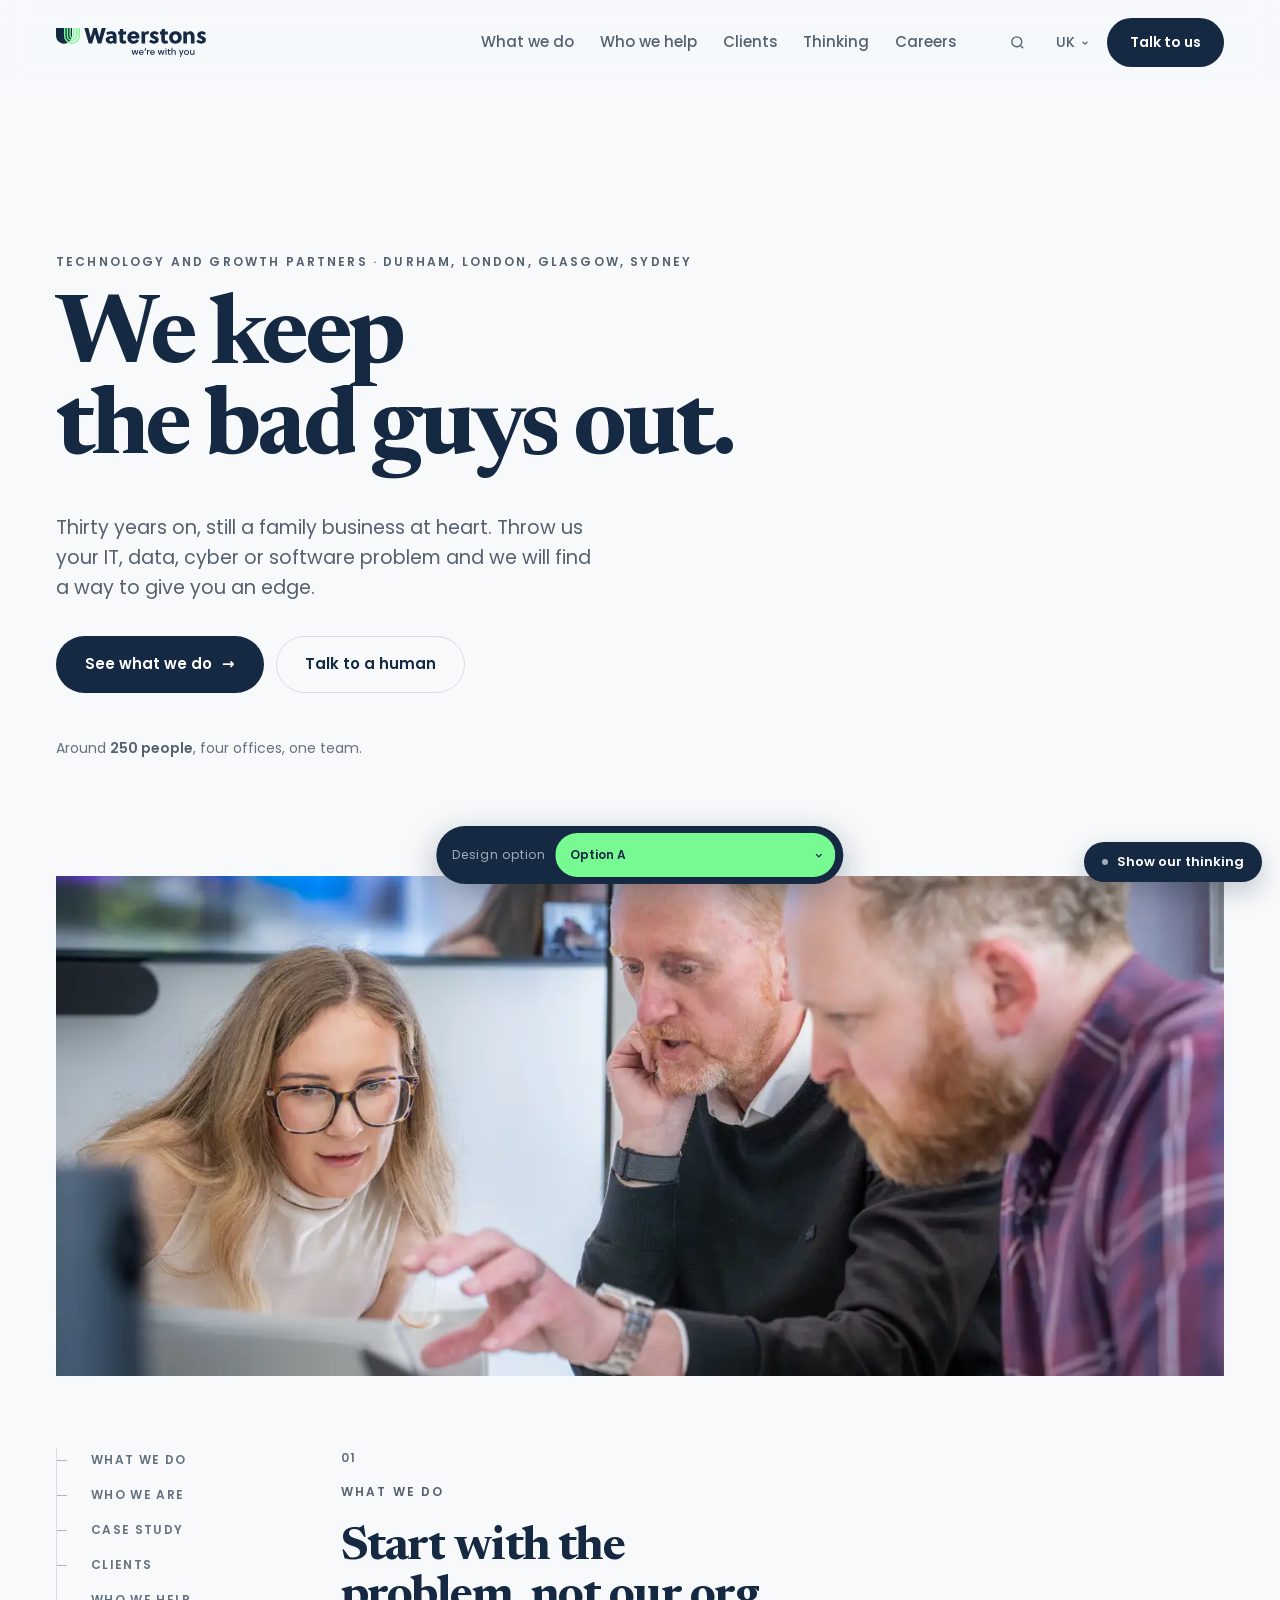
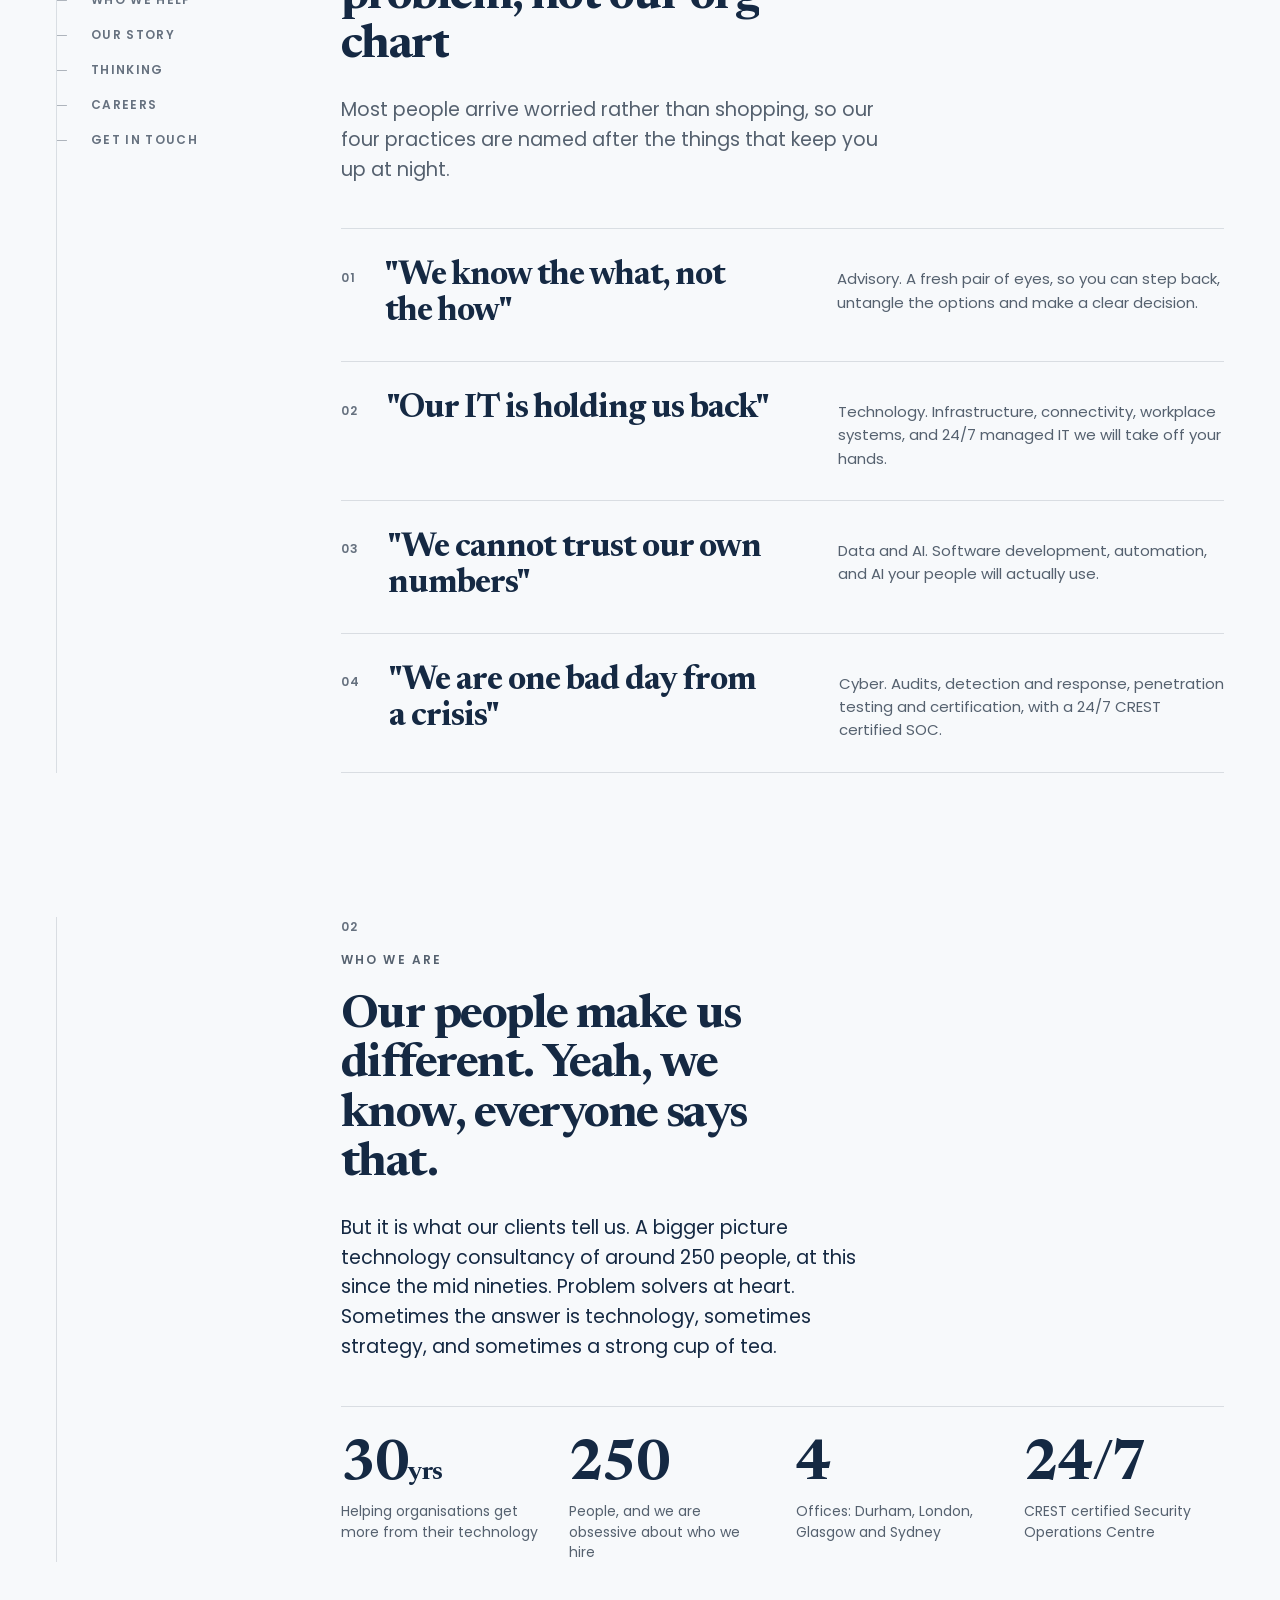
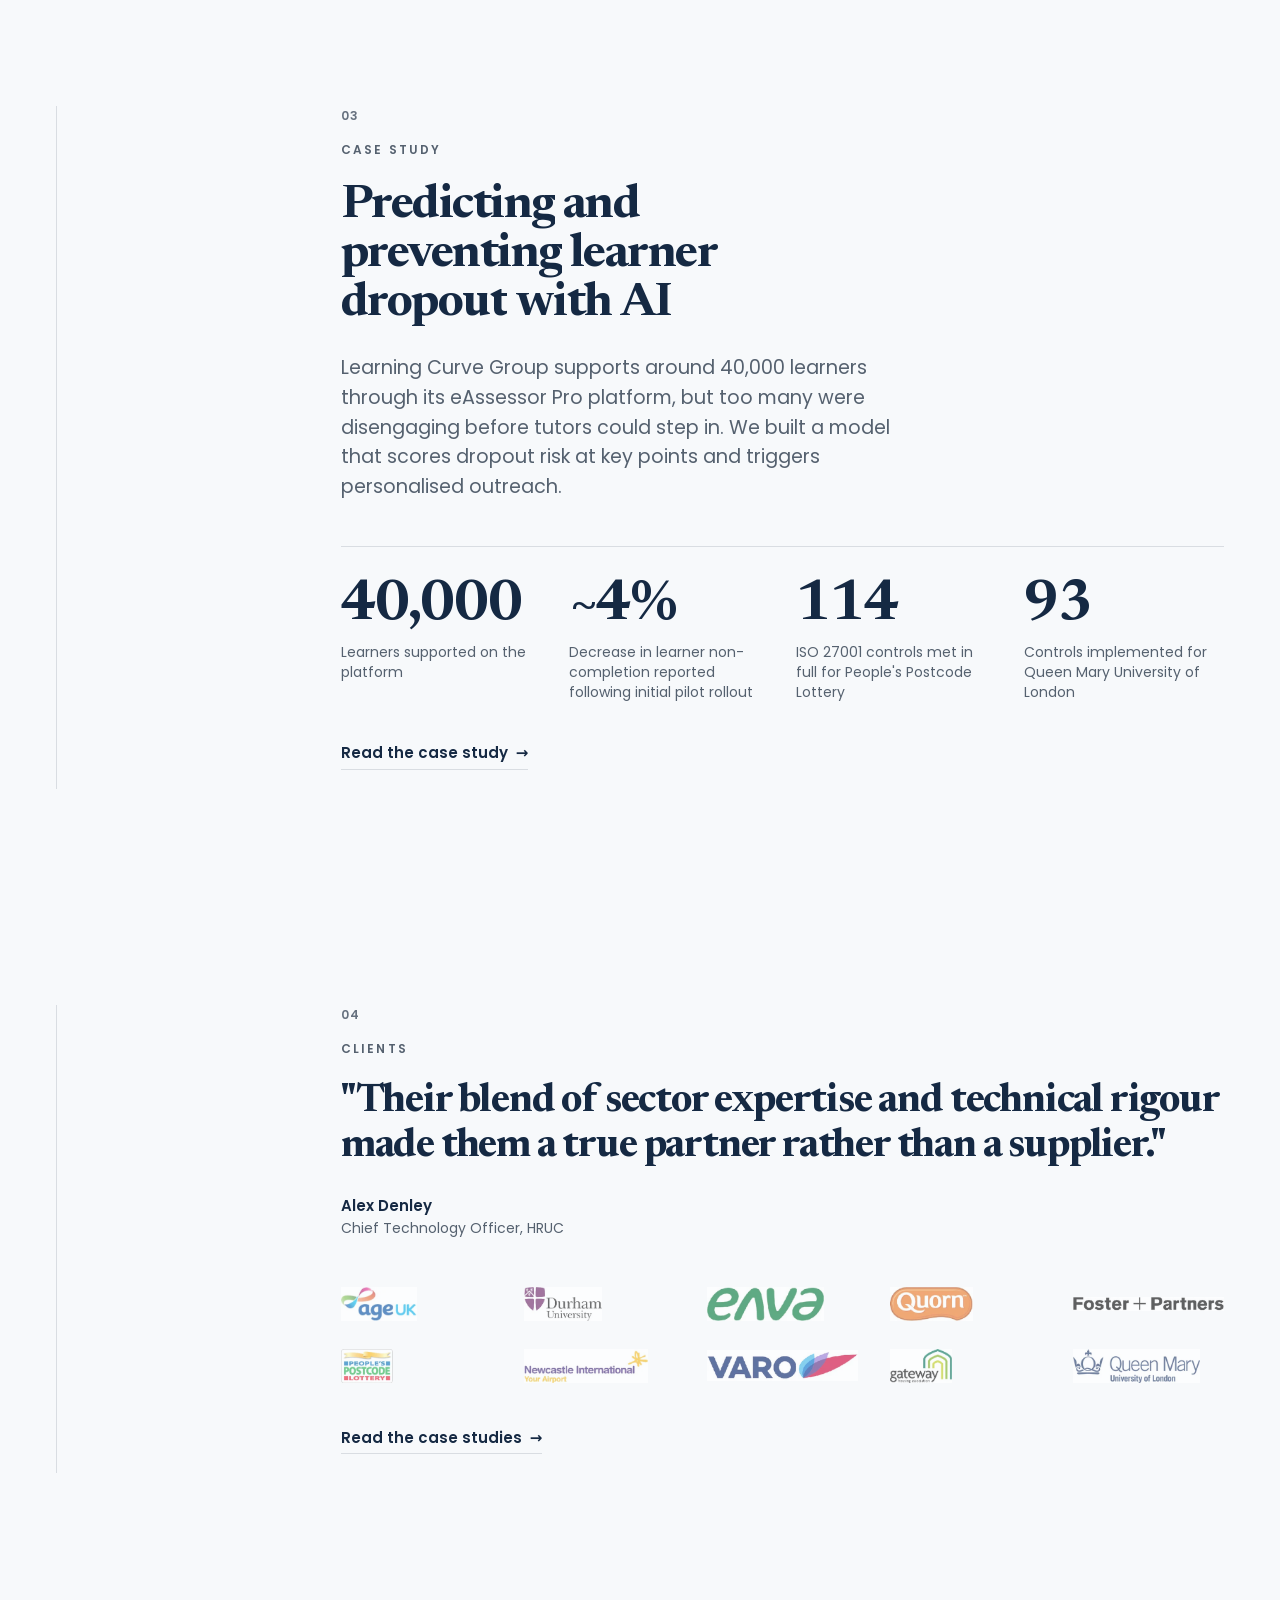
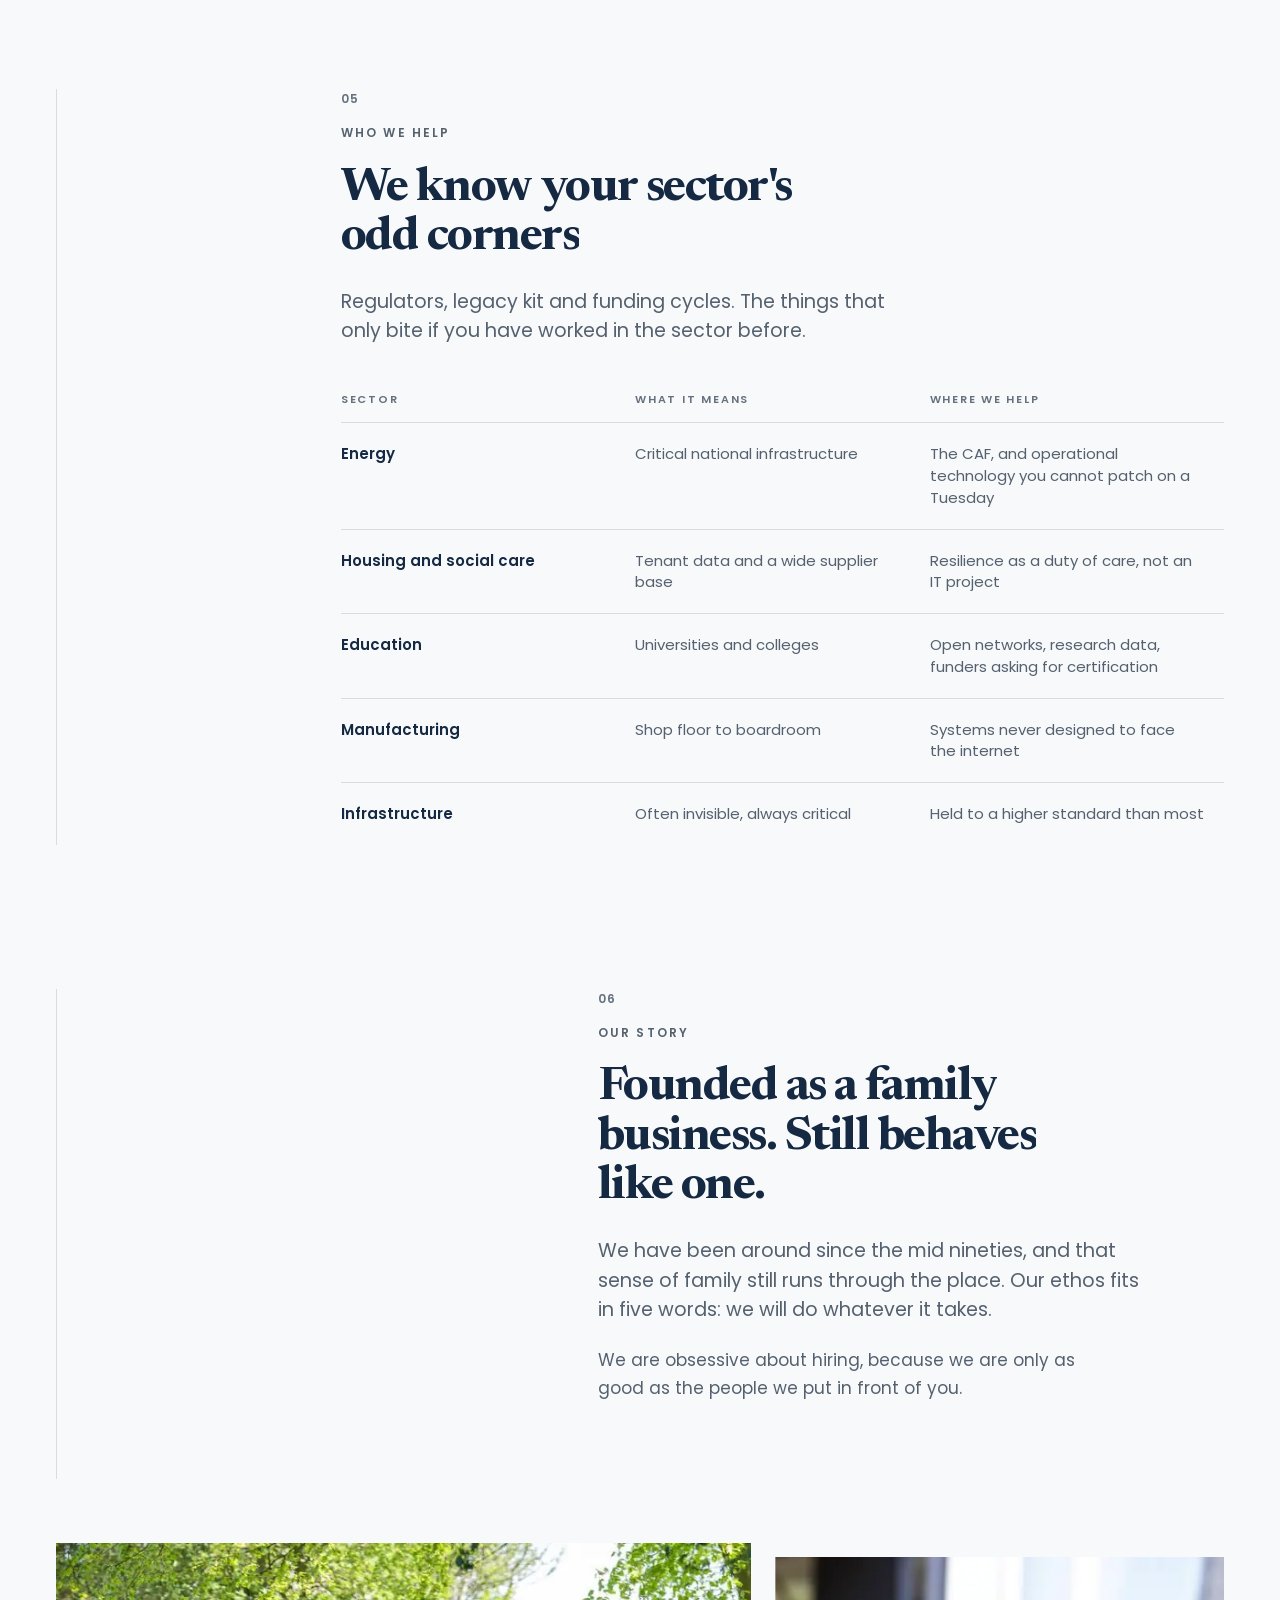
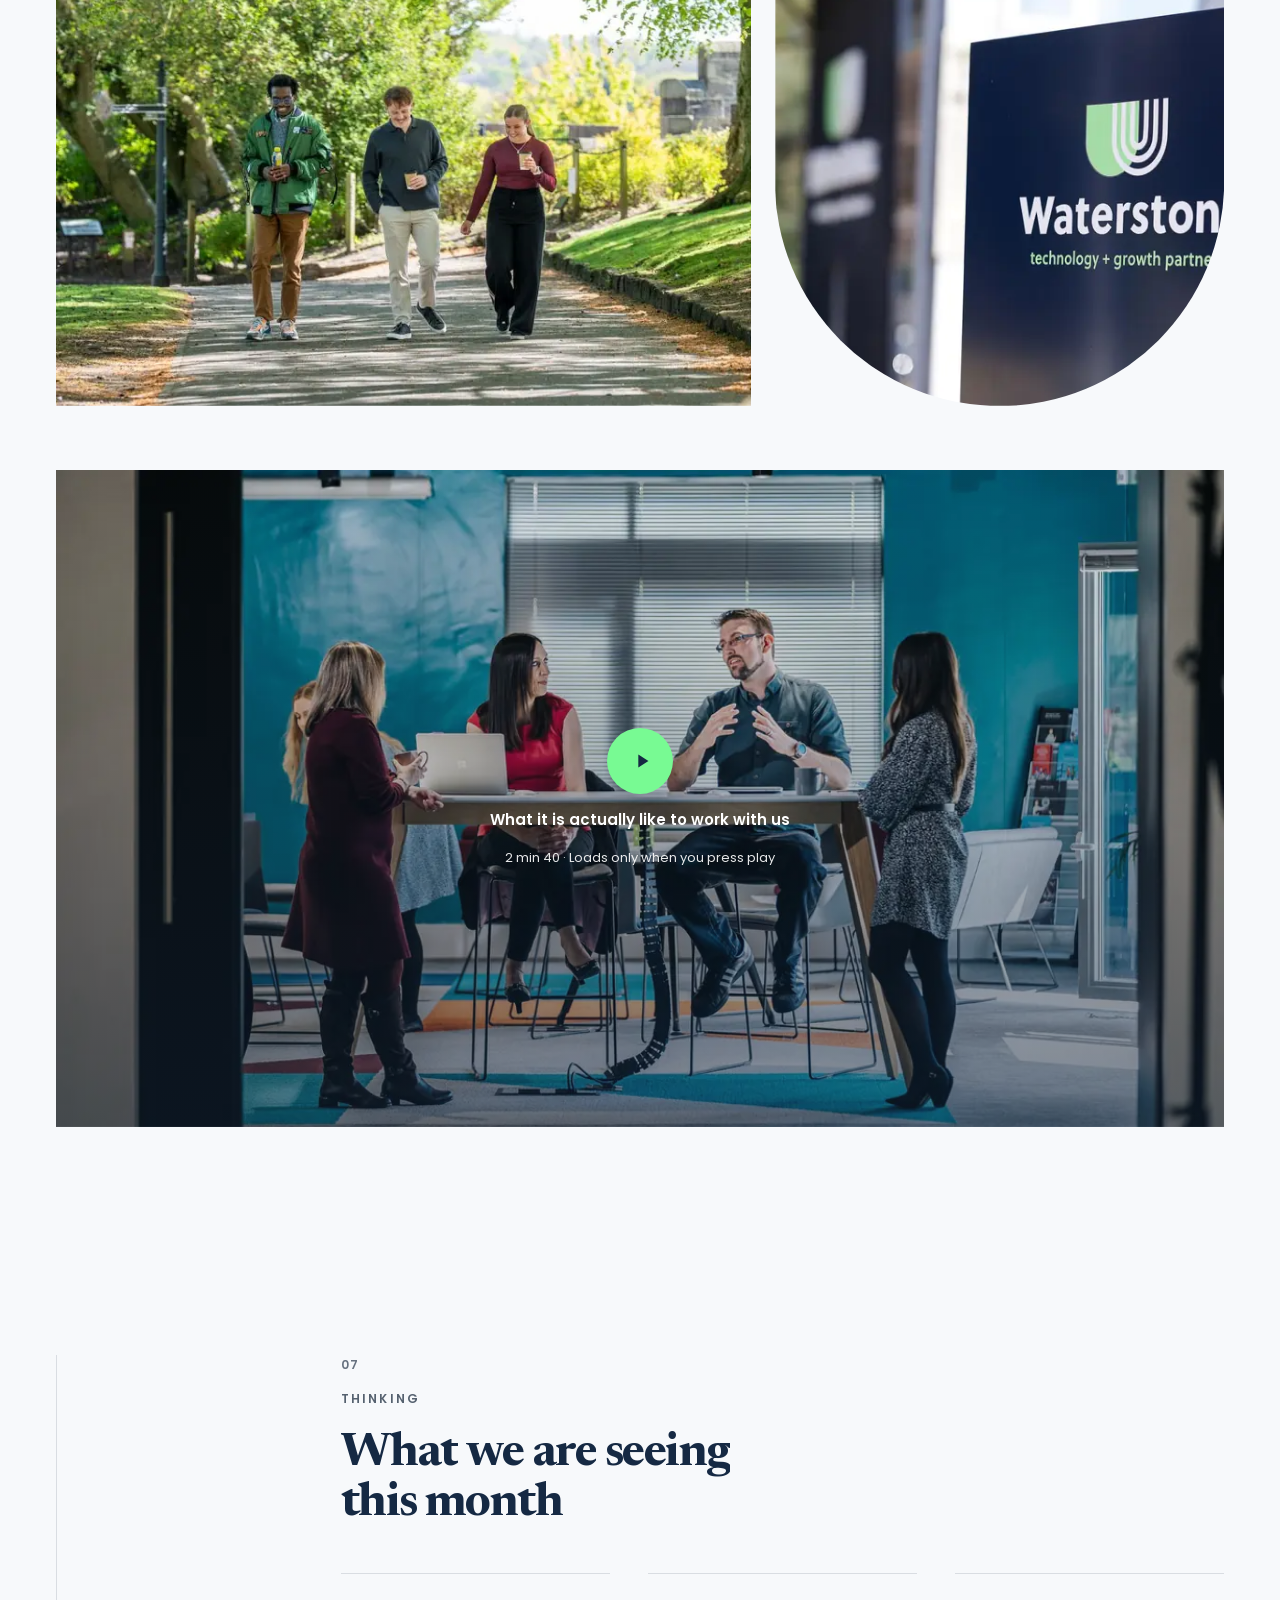
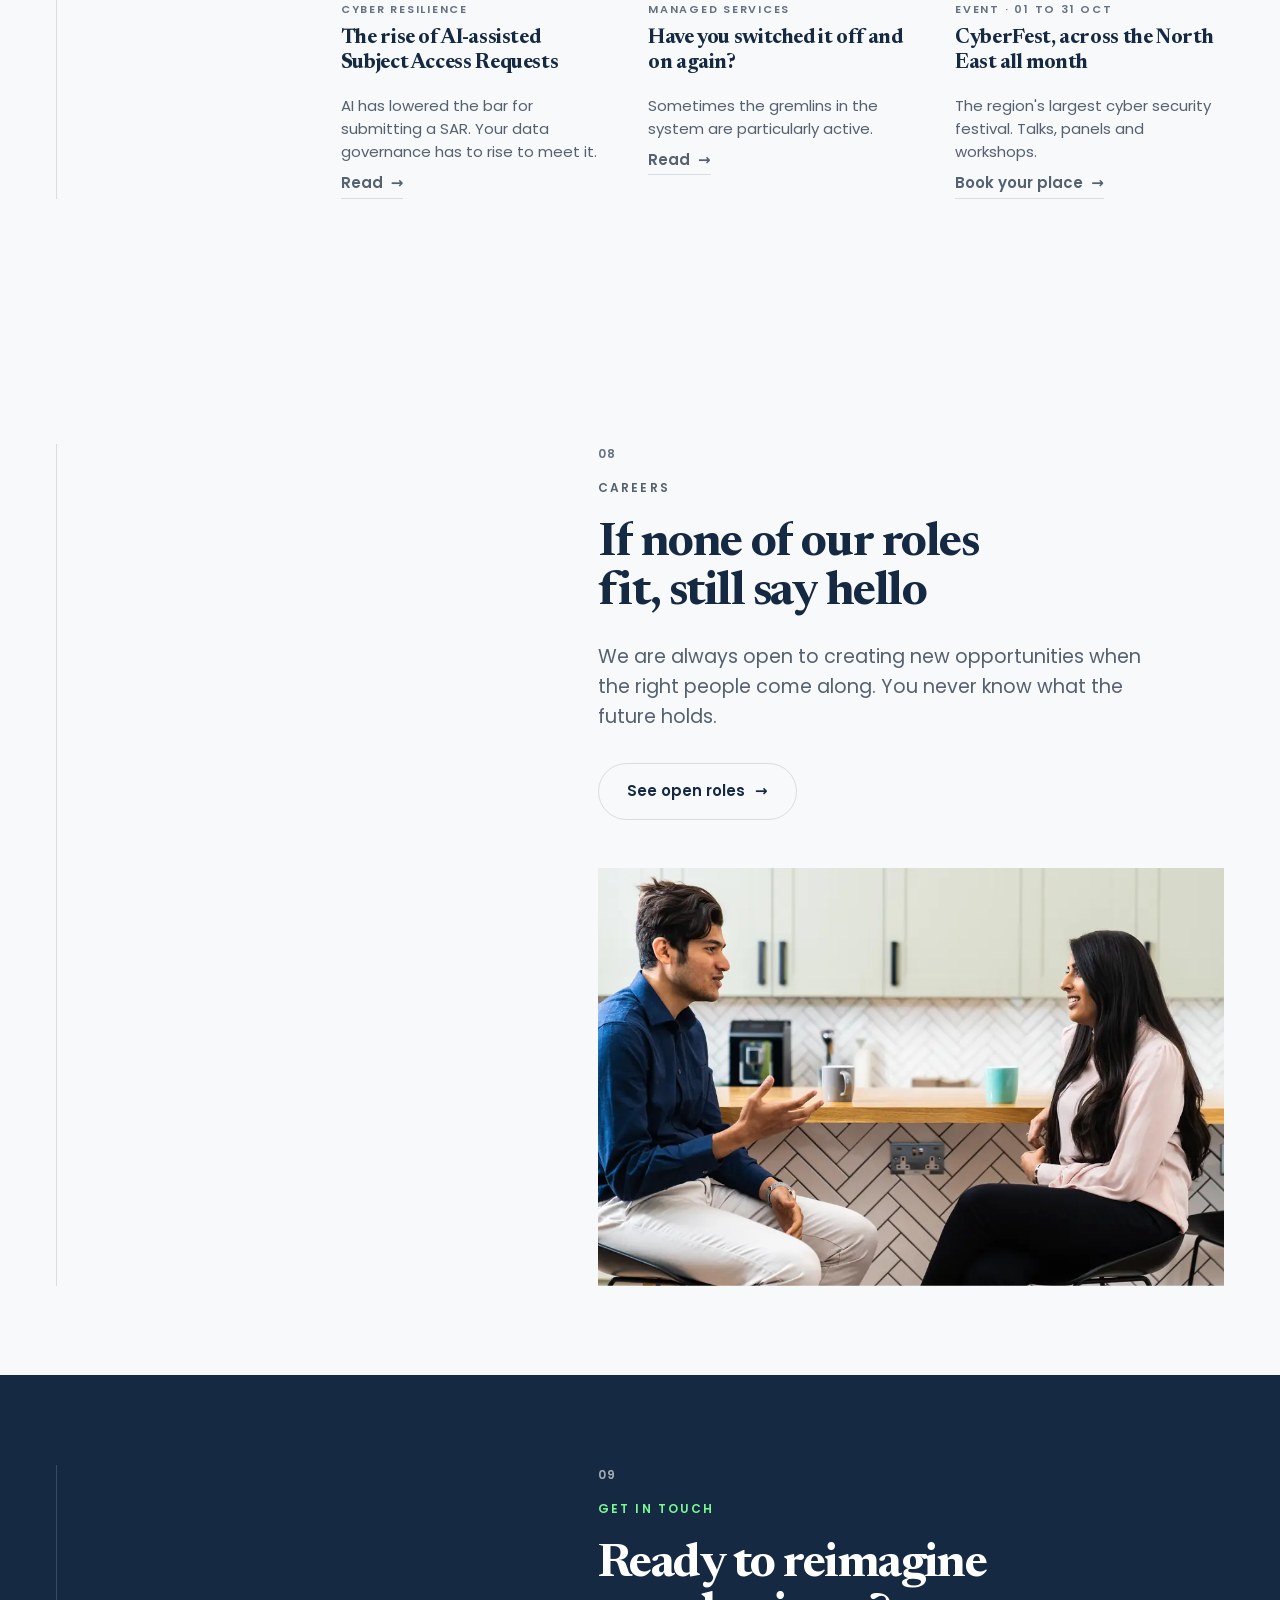
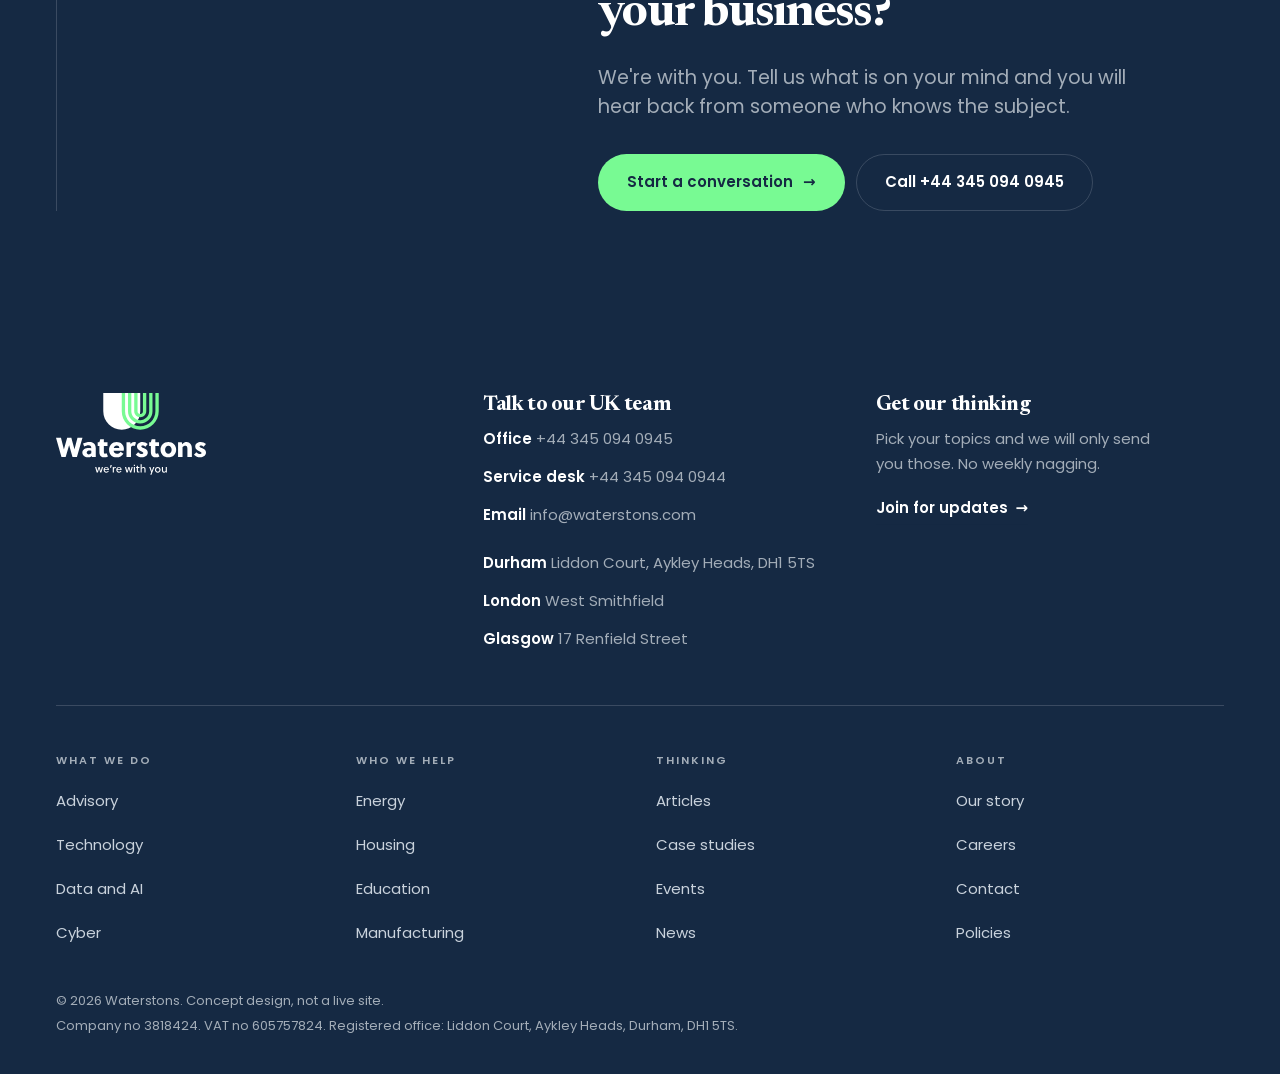
==== commit 15dc8419: "Add Option C: the scroll is the argument A third concept, deliberately the ceiling rather than the r" ====
--- a/site/index.html
+++ b/site/index.html
@@ -411,6 +411,6 @@
   <span class="w-tt__l">Show our thinking</span>
 </button>
 <script src="../assets/js/site.js" defer></script>
-<script src="../assets/js/switcher.js" data-b-pages="/site/index.html /site/services/cyber.html" defer></script>
+<script src="../assets/js/switcher.js" data-b-pages="/site/index.html /site/services/cyber.html" data-c-pages="/site/index.html /site/services/cyber.html" defer></script>
 </body>
 </html>
--- a/assets/css/site.css
+++ b/assets/css/site.css
@@ -649,7 +649,7 @@
   .w-index__i.is-here .w-index__a::before{transform:scaleX(1);opacity:1}
 }
 
-/* ---- Magnetic buttons, as the reference does ---- */
+/* ---- Magnetic buttons ---- */
 .w-btn{will-change:transform}
 
 /* ---- Media wipe ---- */
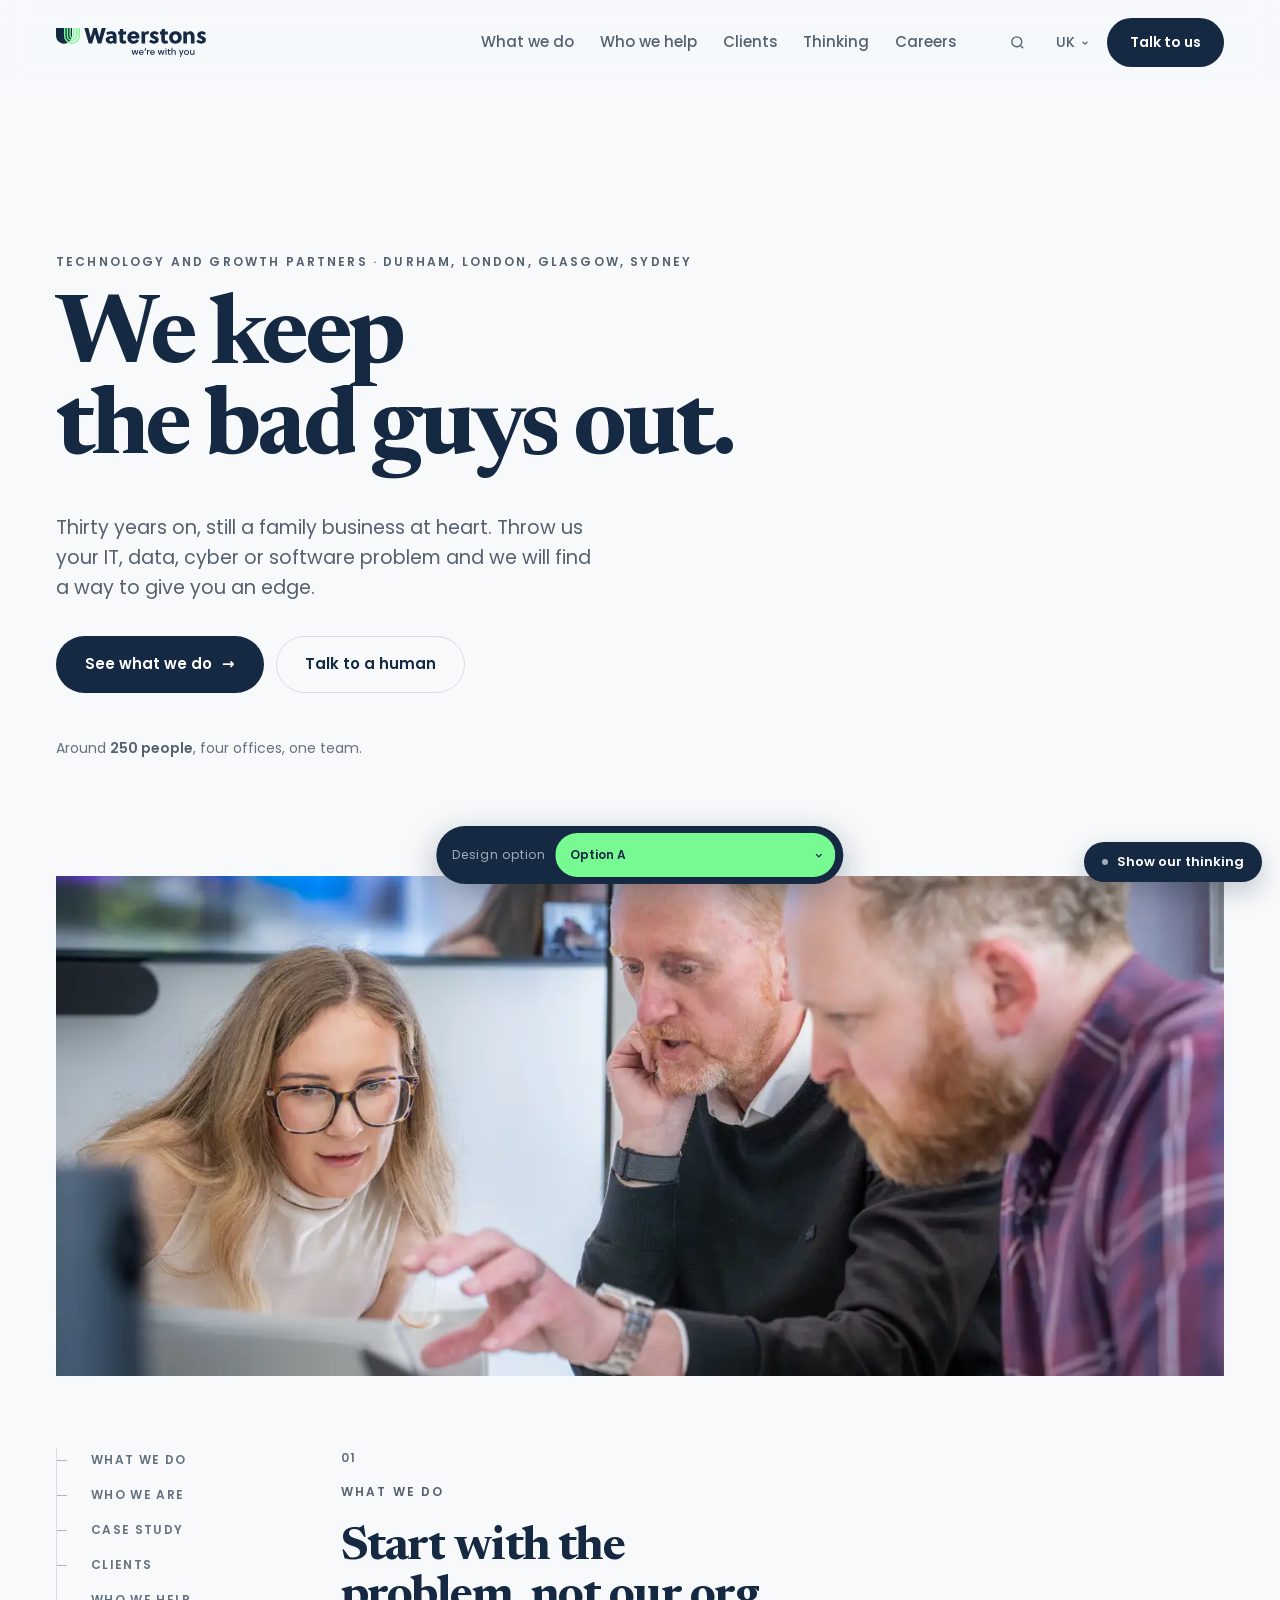
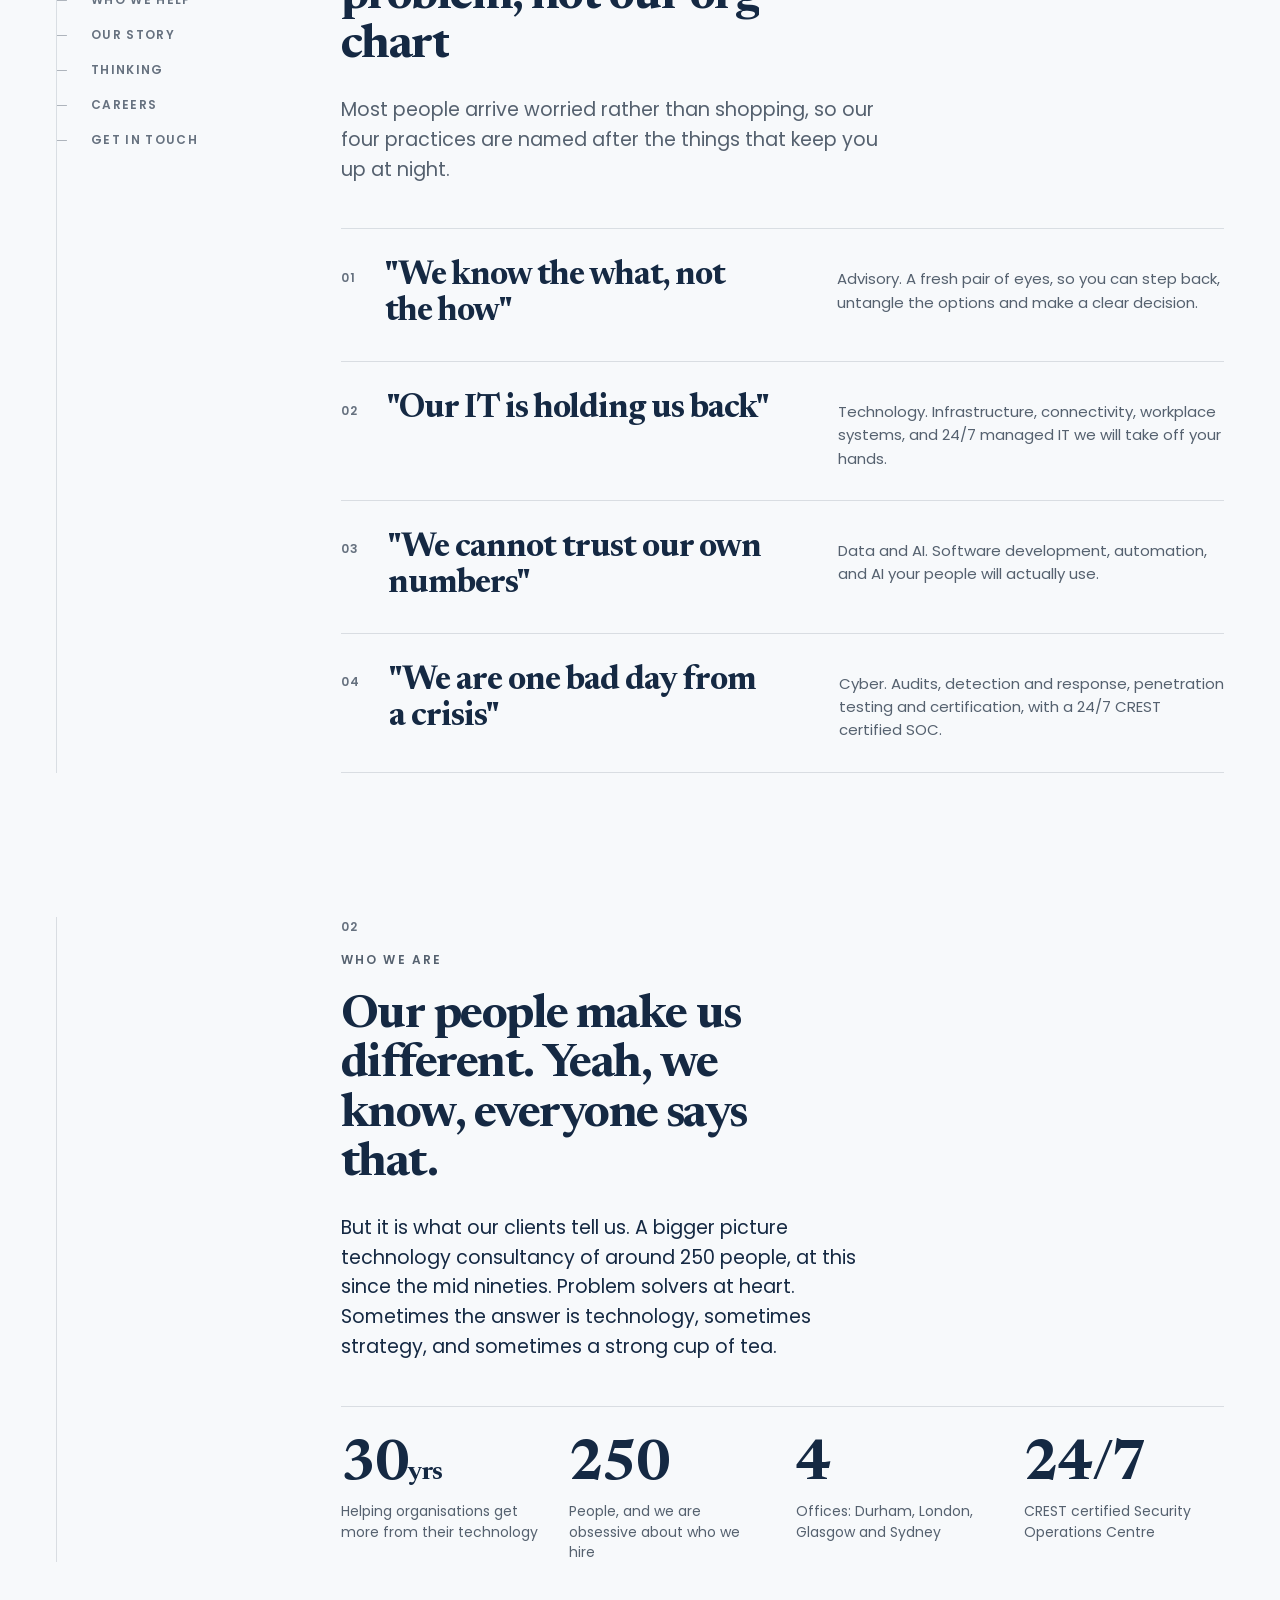
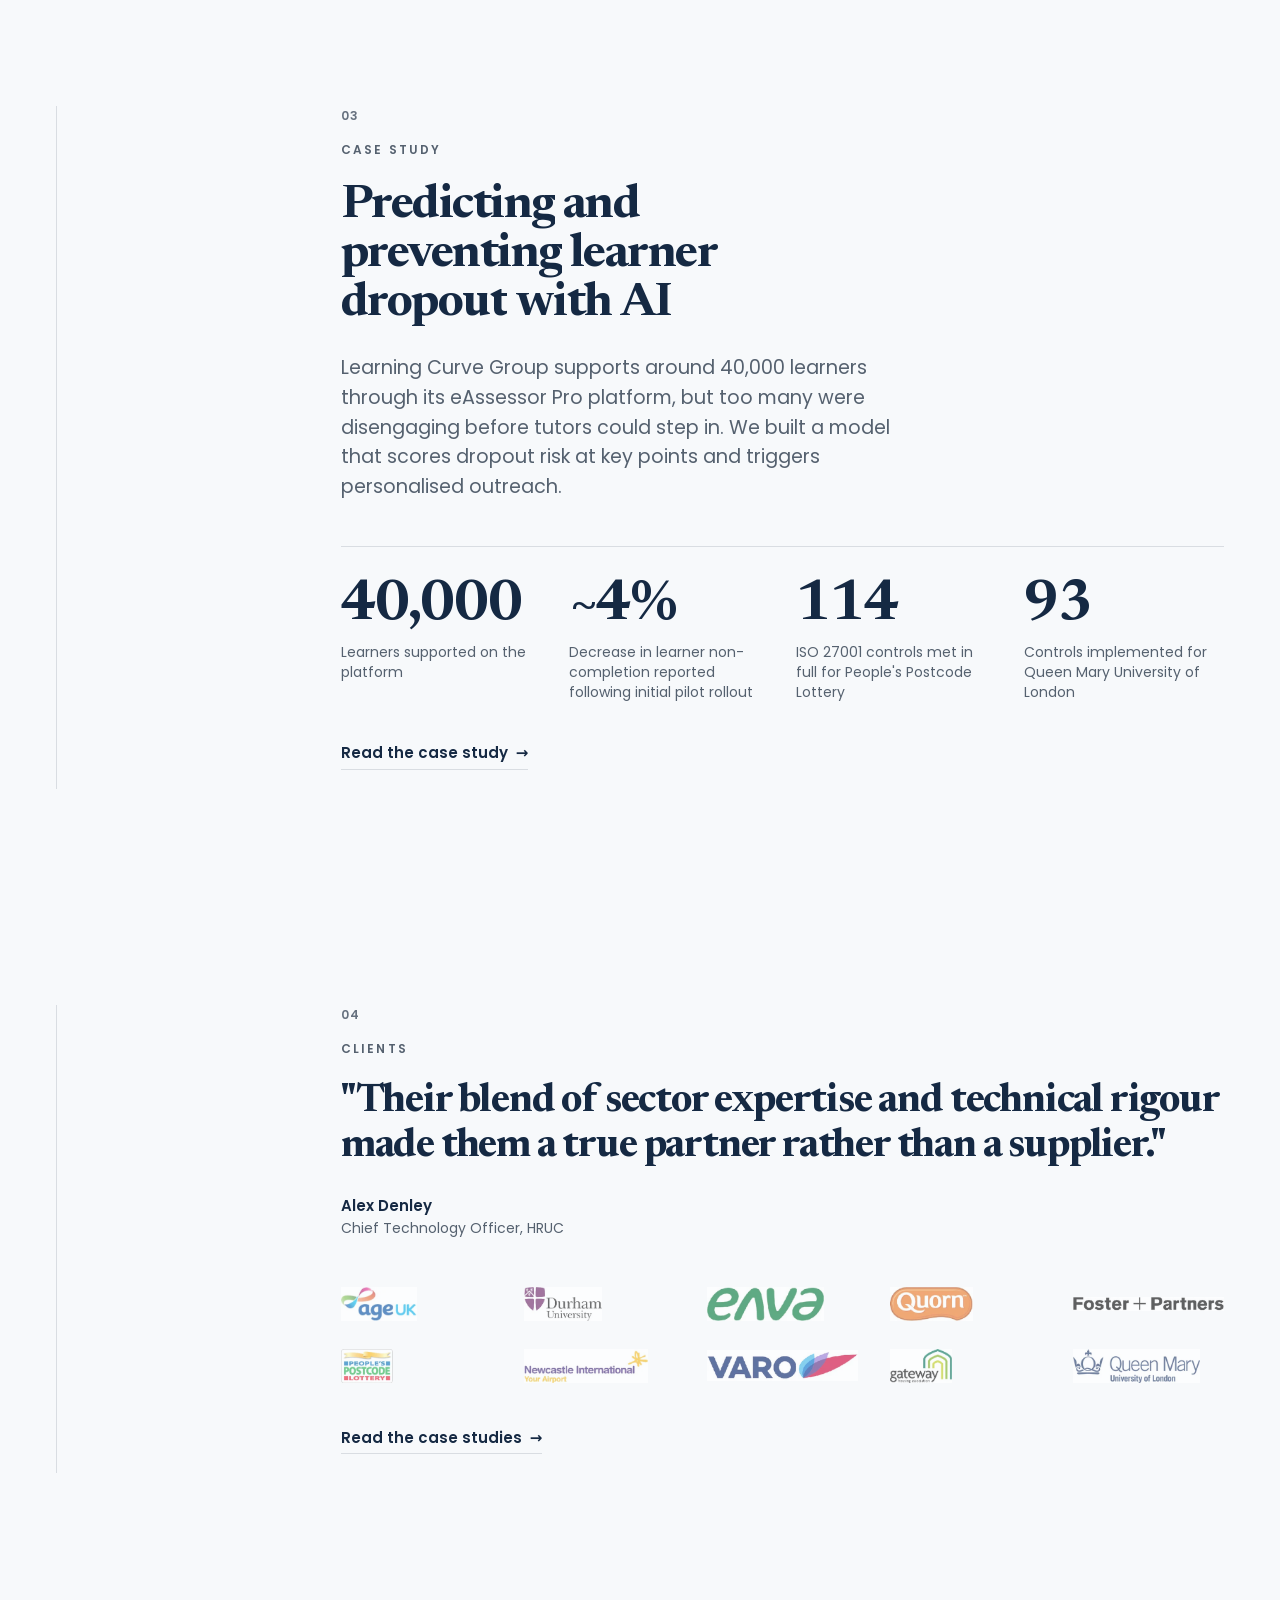
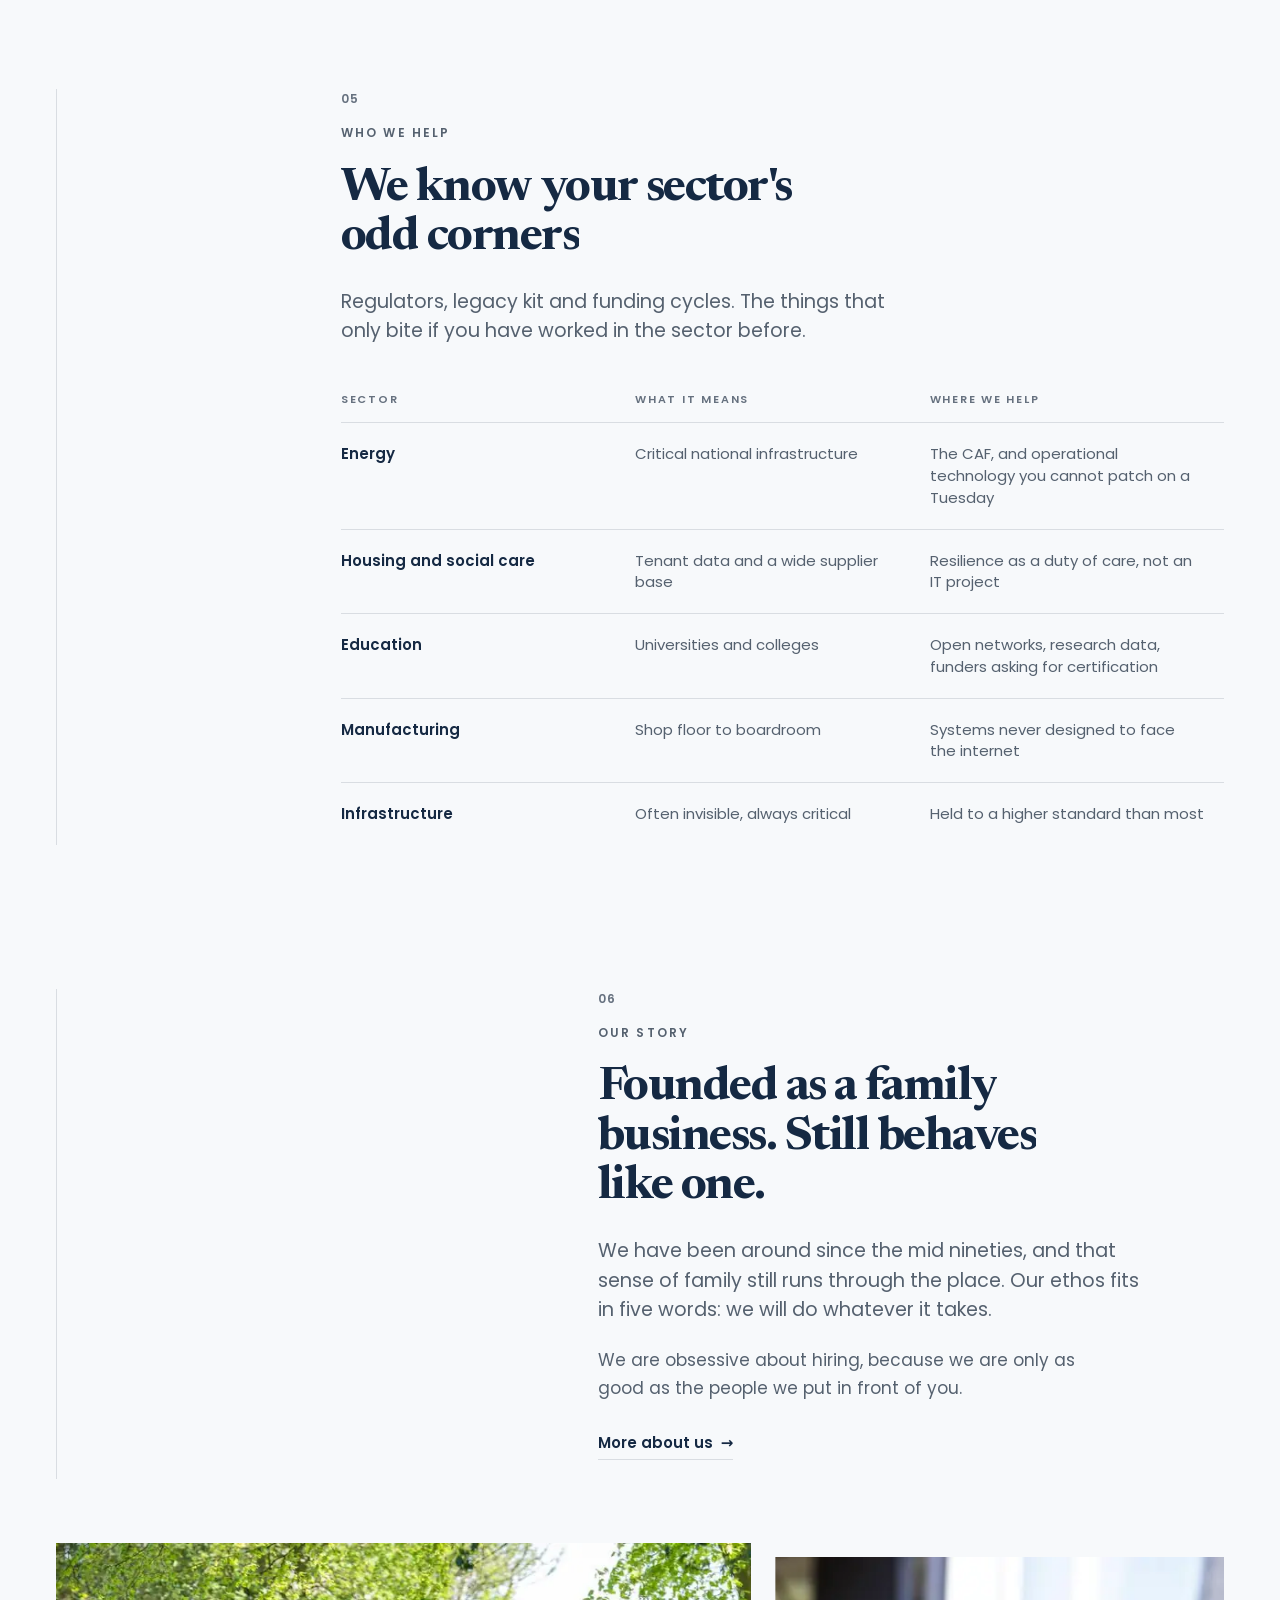
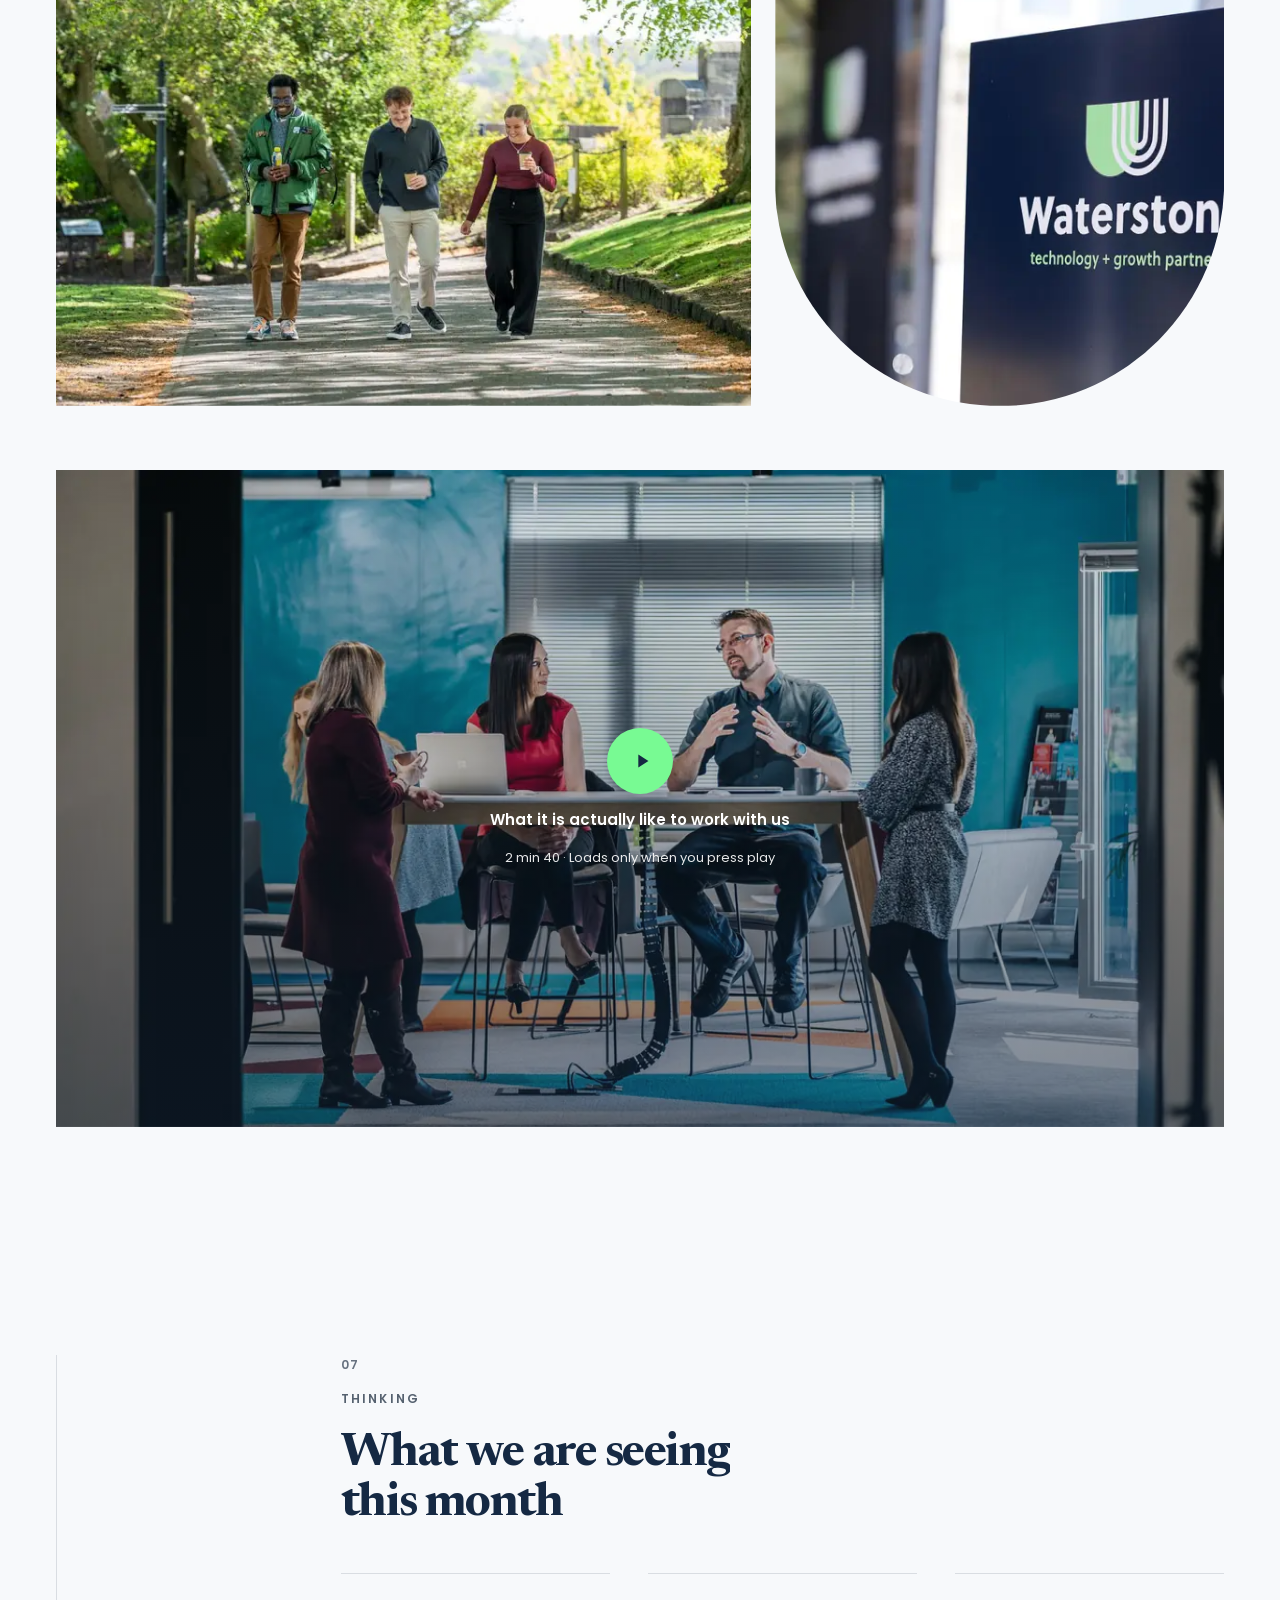
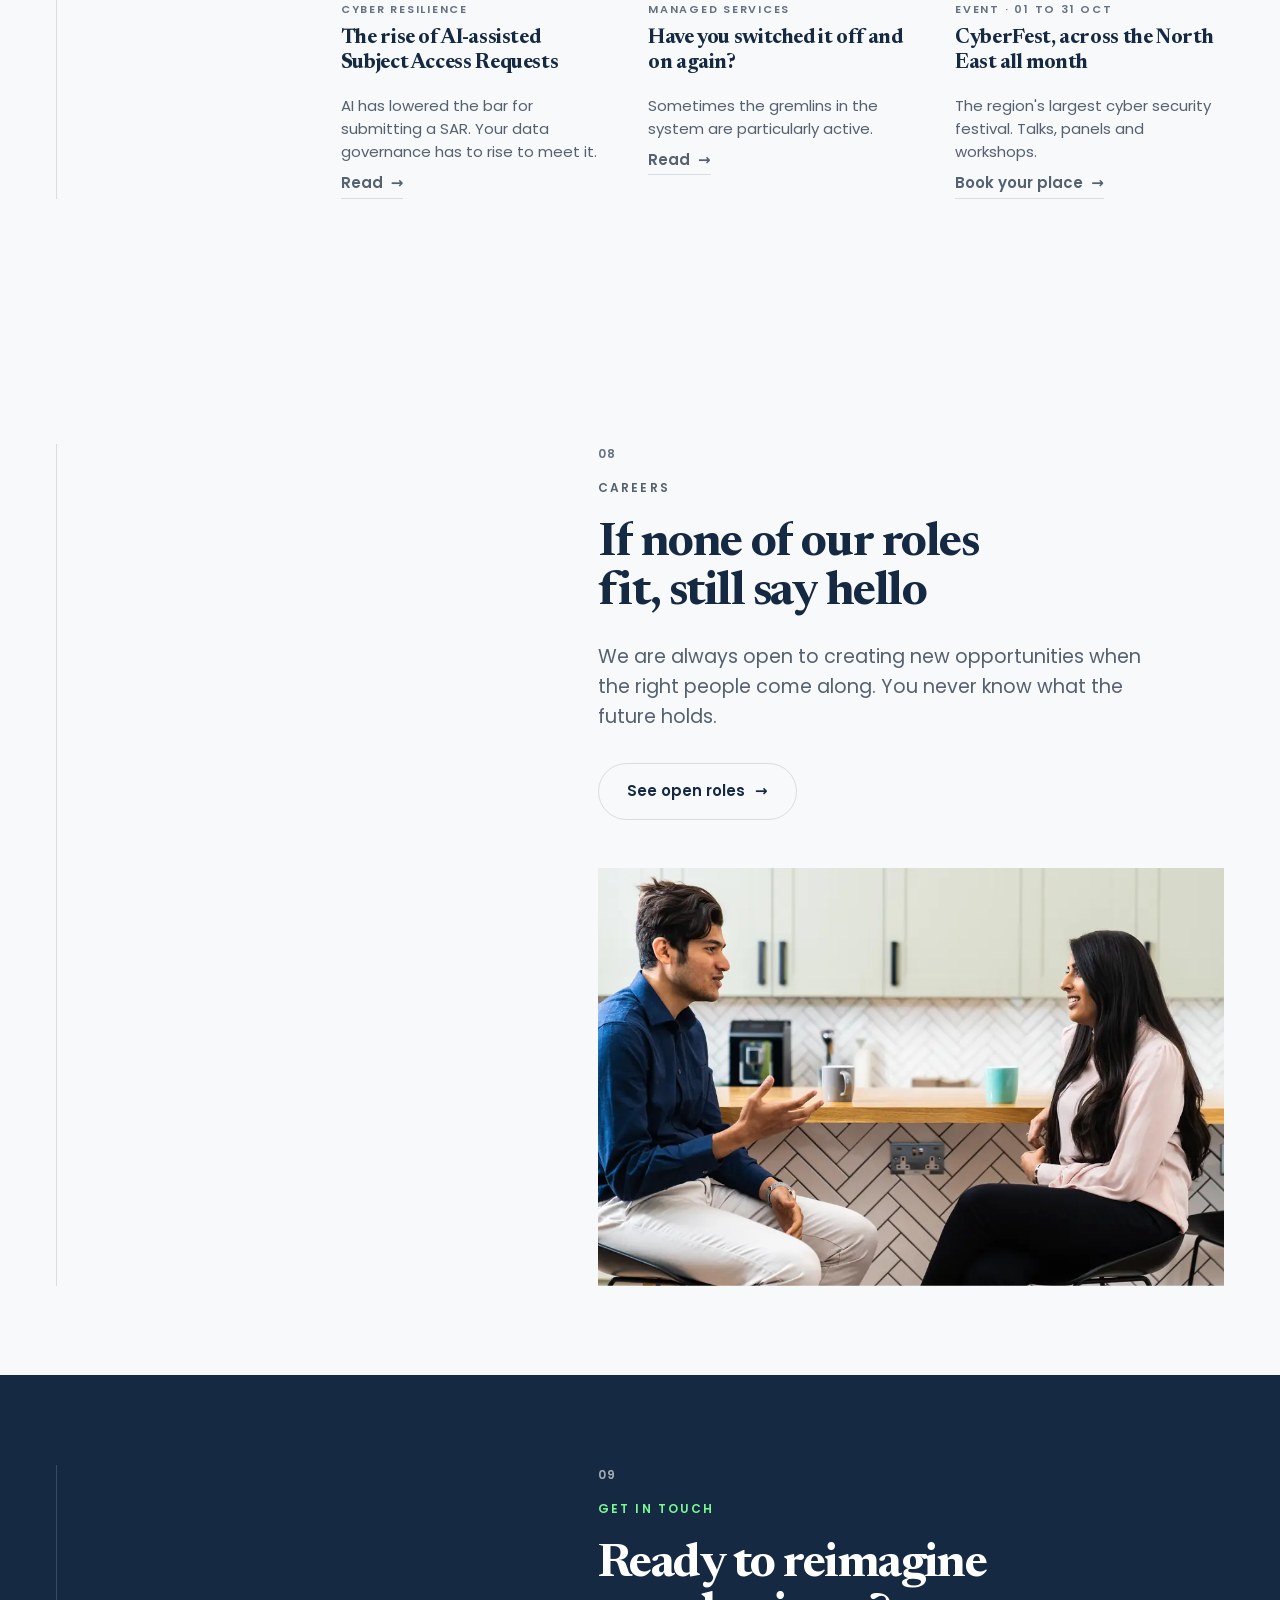
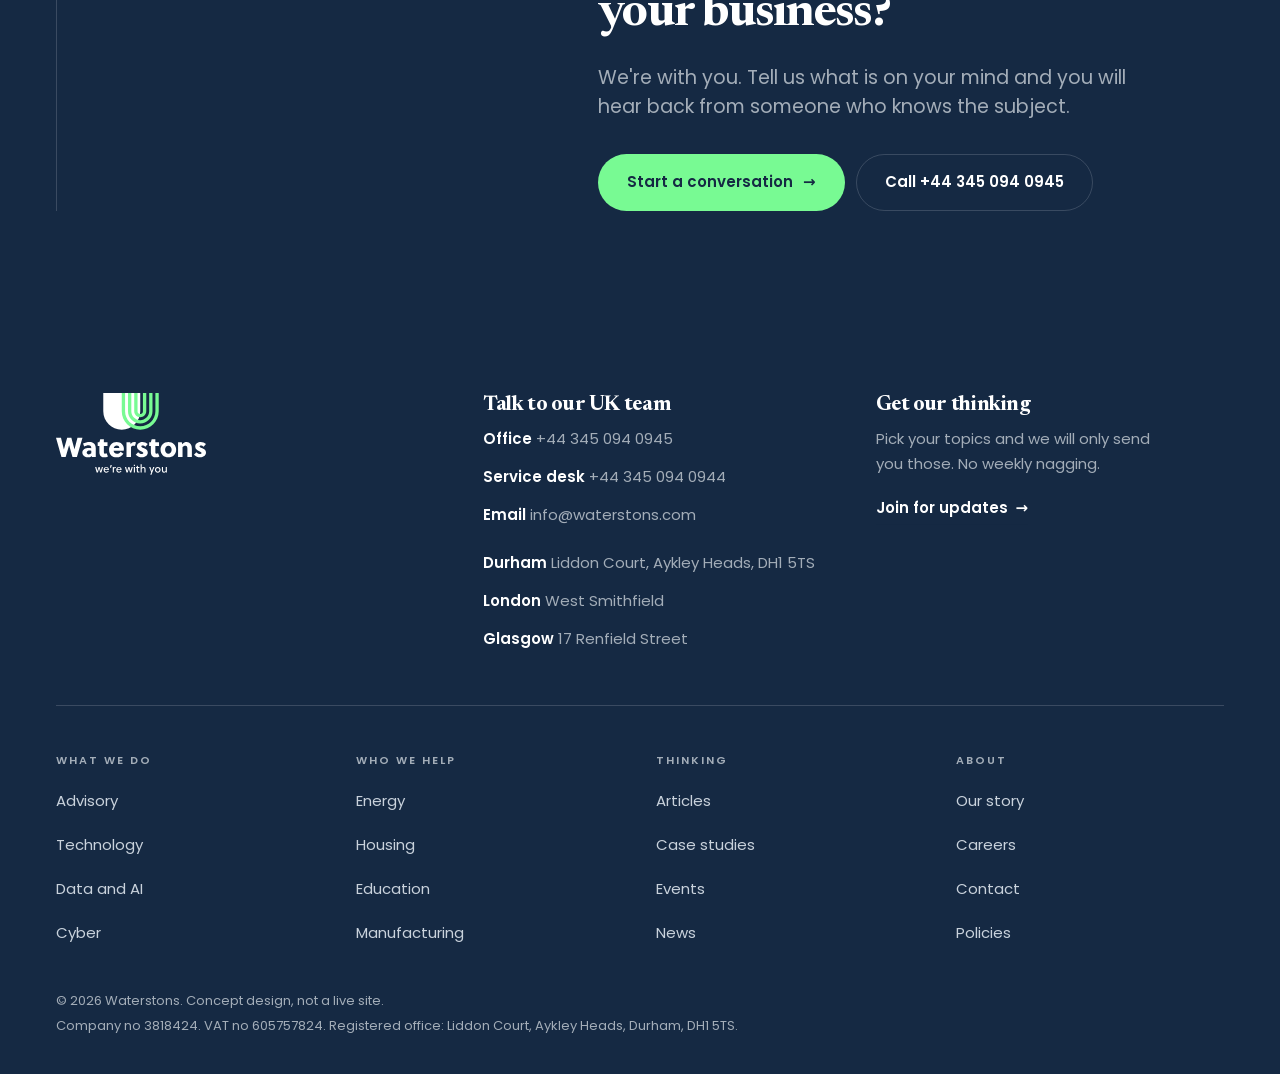
==== commit 76bf2e71: "Make the section pages read as section pages, and add structured data CLIENT FEEDBACK: "might need t" ====
--- a/site/index.html
+++ b/site/index.html
@@ -9,7 +9,7 @@
 <link rel="preload" as="font" type="font/woff2" href="../assets/fonts/poppins-400.woff2" crossorigin>
 <link rel="preload" as="image" href="../assets/img/hero-wide-1400.webp"
       imagesrcset="../assets/img/hero-wide-900.webp 900w, ../assets/img/hero-wide-1400.webp 1400w, ../assets/img/hero-wide-1600.webp 1600w" imagesizes="(min-width:1360px) 1248px, 92vw" fetchpriority="high">
-<link rel="stylesheet" href="../assets/css/site.css">
+<script type="application/ld+json">{"@context":"https://schema.org","@graph":[{"@type":"Organization","name":"Waterstons","description":"Technology and growth partners. A technology consultancy working across advisory, technology, data and AI, and cyber.","address":{"@type":"PostalAddress","streetAddress":"Liddon Court, Aykley Heads","addressLocality":"Durham","postalCode":"DH1 5TS","addressCountry":"GB"},"telephone":"+44 345 094 0945","email":"info@waterstons.com","logo":"../assets/brand/logo.svg"},{"@type":"WebSite","name":"Waterstons","publisher":{"@type":"Organization","name":"Waterstons"}}]}</script><link rel="stylesheet" href="../assets/css/site.css">
 <link rel="stylesheet" href="../assets/css/switcher.css">
 <link rel="icon" href="../assets/brand/logo.svg" type="image/svg+xml">
 </head>
--- a/assets/css/site.css
+++ b/assets/css/site.css
@@ -680,3 +680,15 @@
     letter-spacing:.16em;text-transform:uppercase;color:var(--ink-faint);margin-bottom:4px}
   .w-rows td{padding-bottom:12px}
 }
+
+/* ---------- A section page says what page it is ----------
+   The section headline was a rewrite of this option's own homepage headline,
+   at exactly the same size, so the page read as a second homepage rather than
+   as a page inside a site. The firm's line is kept and demoted to a standfirst,
+   the page is titled, and the parent is named above it. */
+.w-eyebrow a{color:inherit;text-decoration:none;border-bottom:1px solid transparent}
+.w-eyebrow a:hover{border-bottom-color:currentColor}
+.w-eyebrow b{font-weight:600}
+.w-stand{margin:18px 0 0;font-family:var(--font-display);font-weight:400;
+  font-size:clamp(20px,2.4vw,30px);line-height:1.3;color:var(--ink-mute);max-width:28ch}
+h1.w-h1--page{font-size:clamp(30px,3.6vw,48px)}
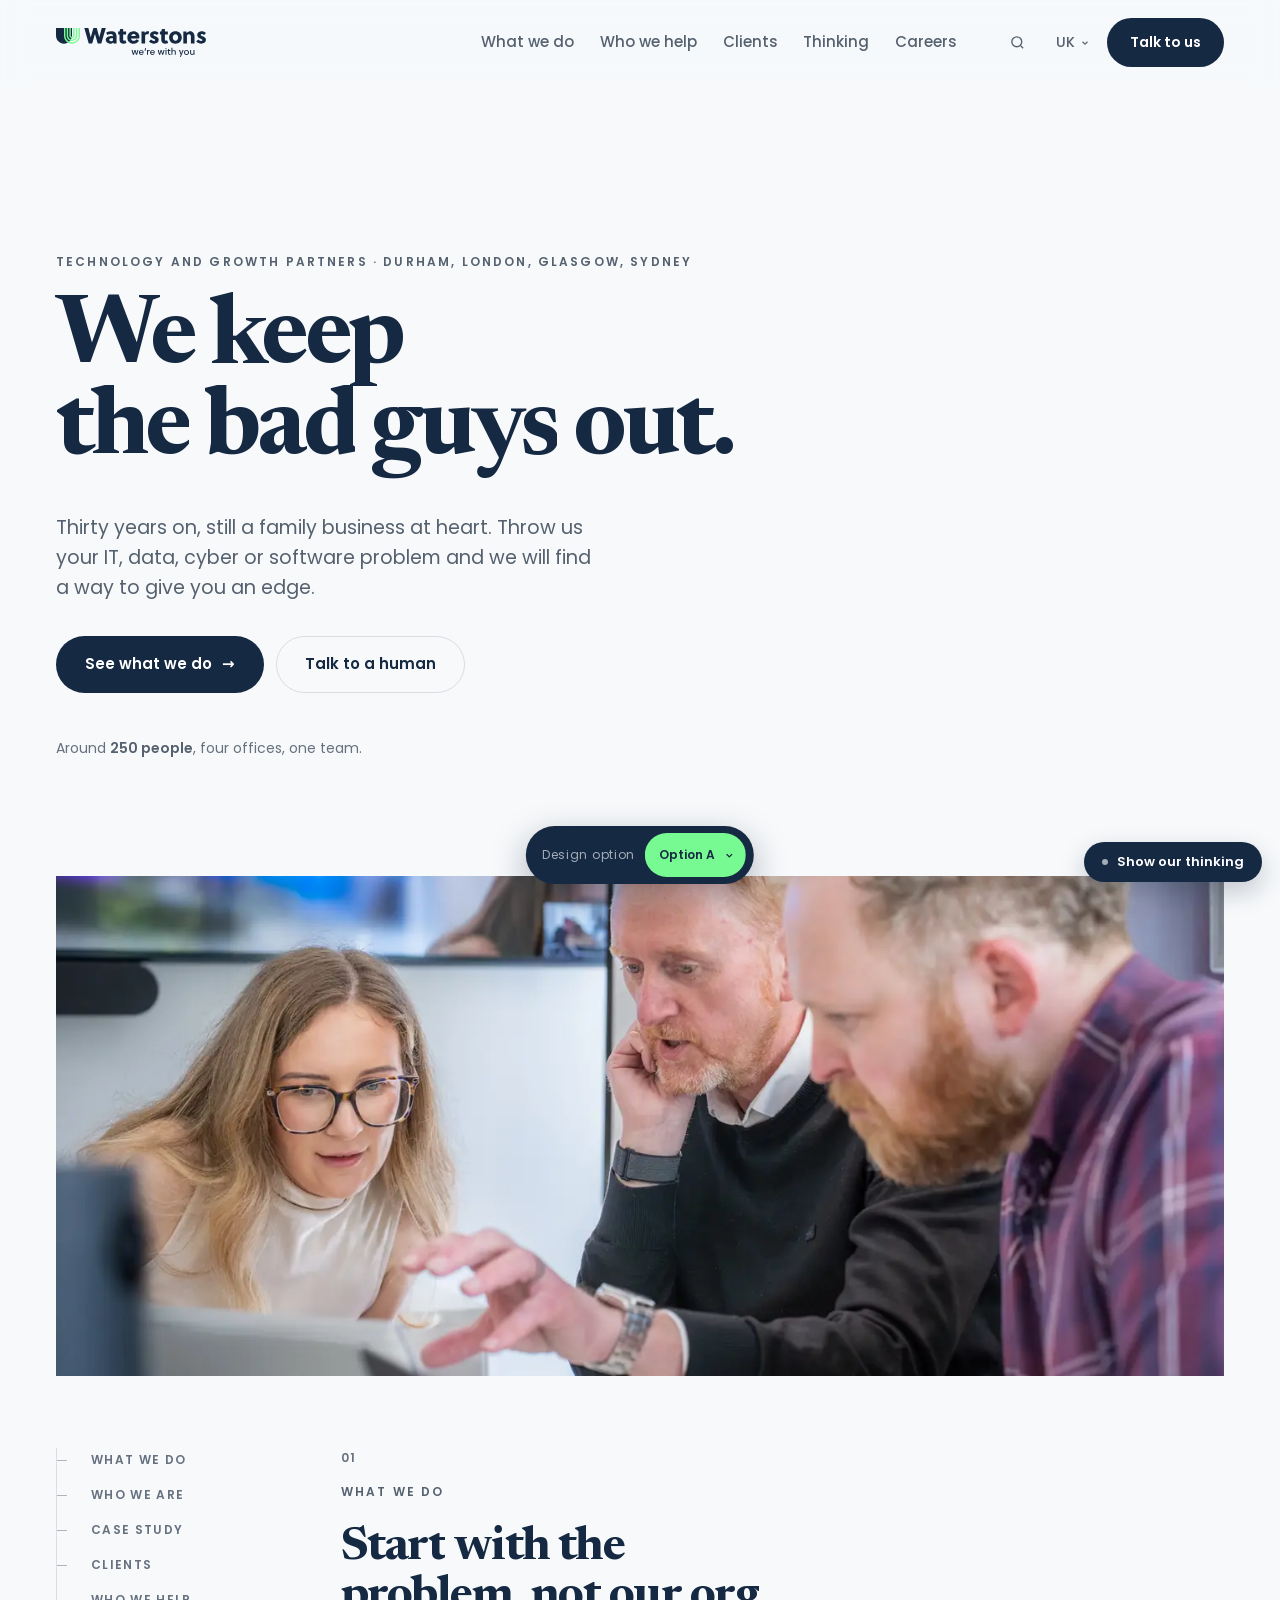
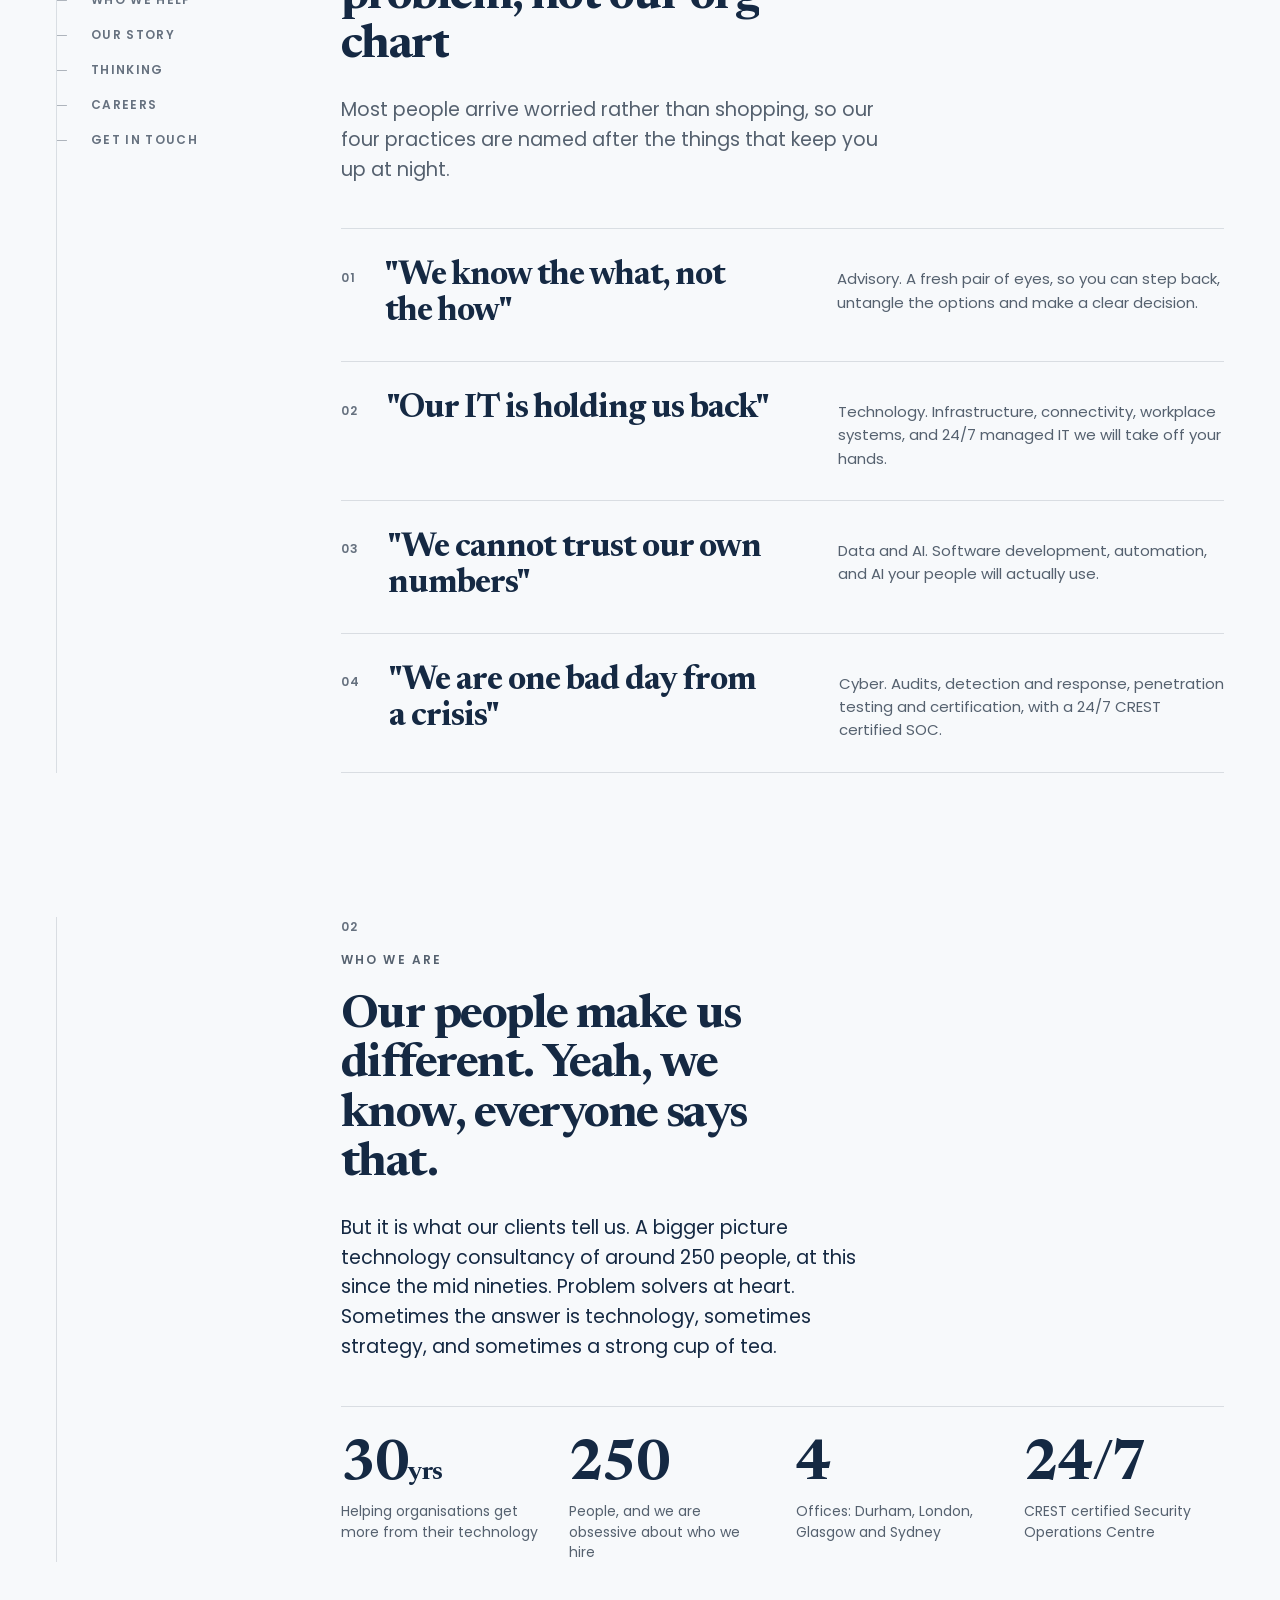
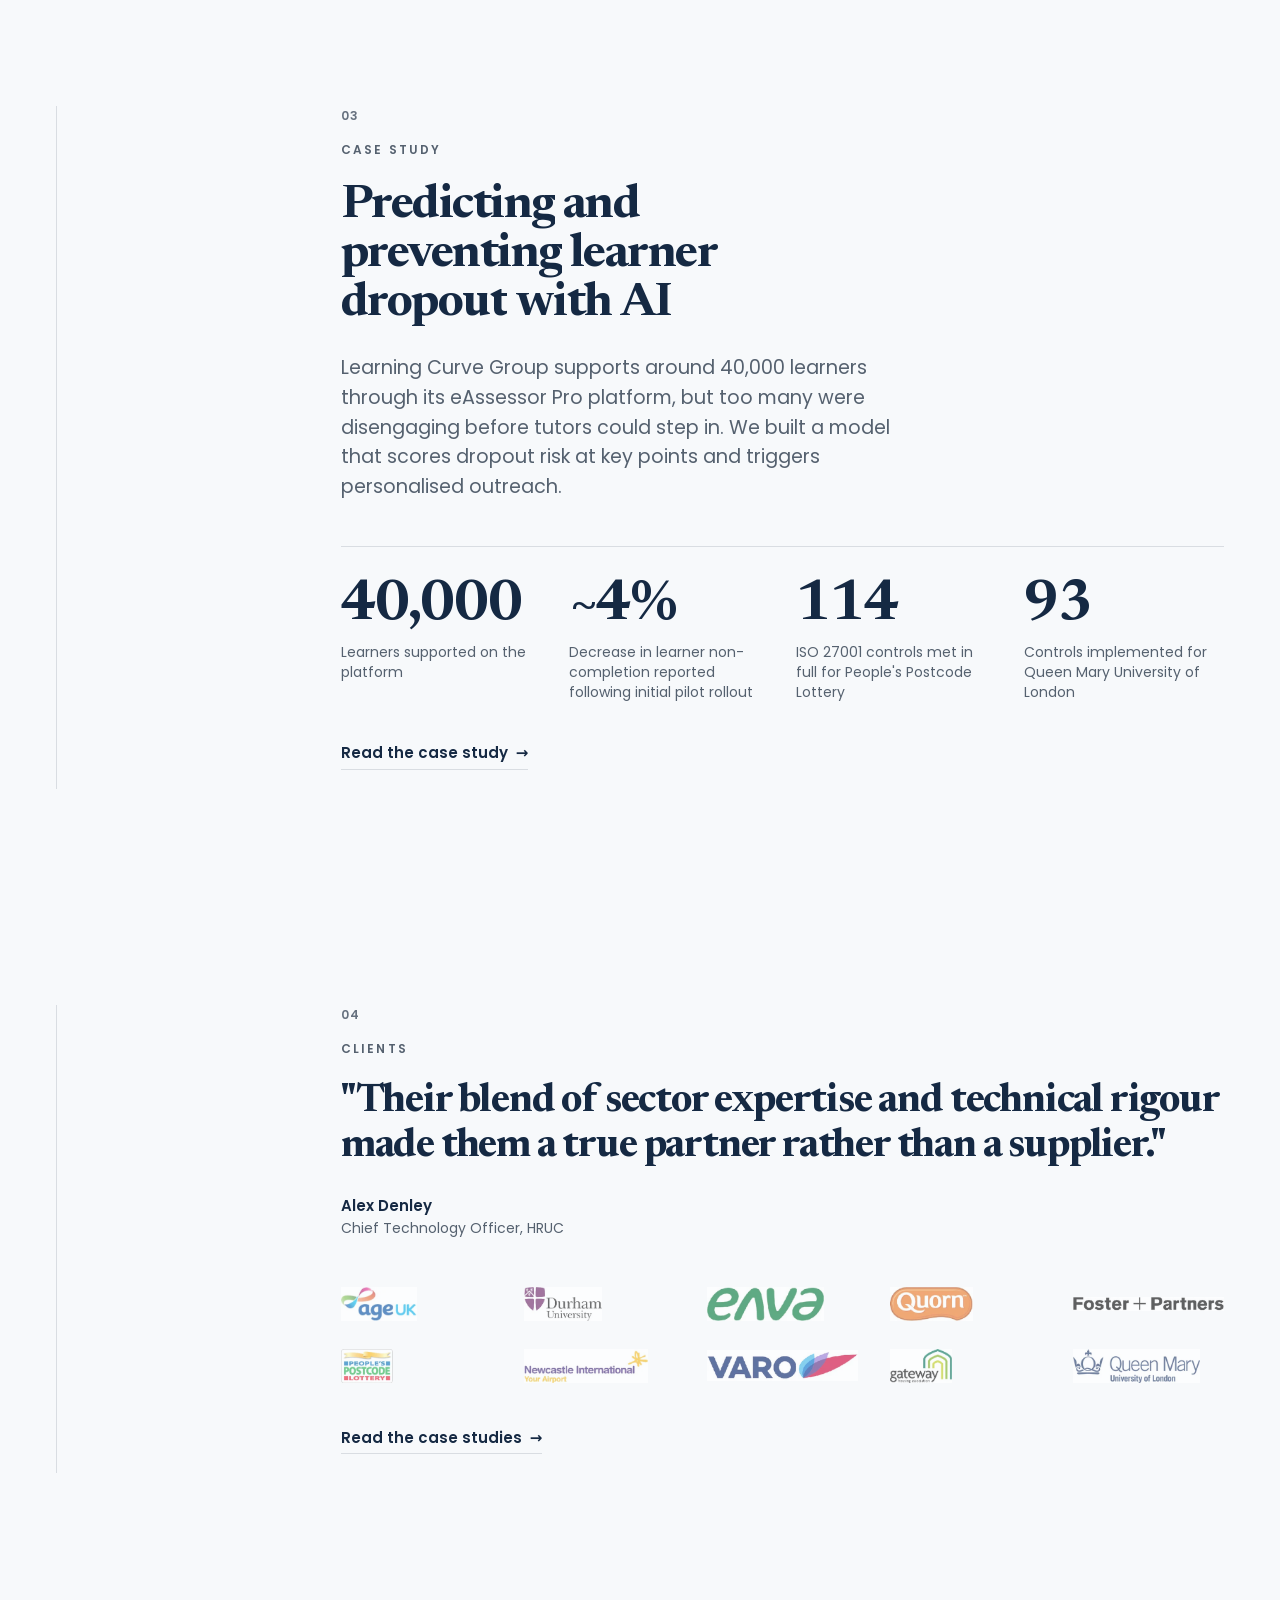
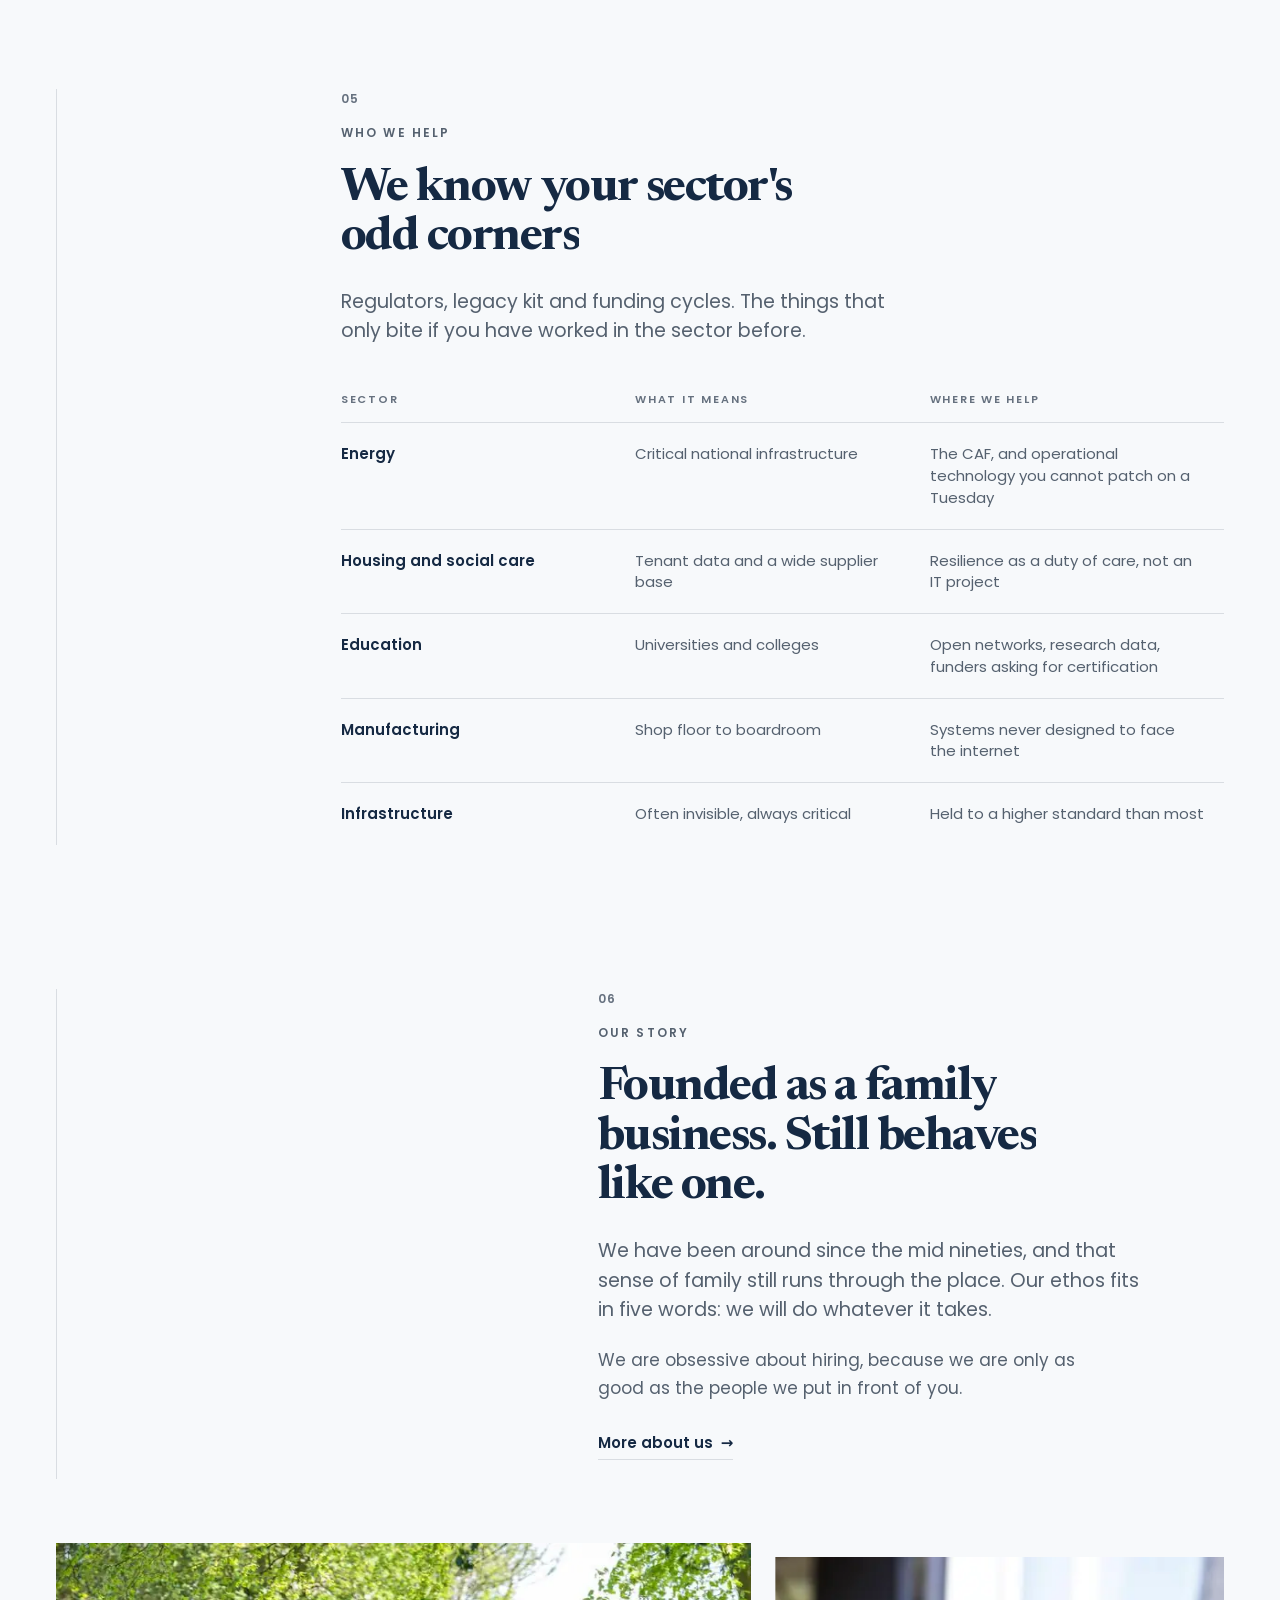
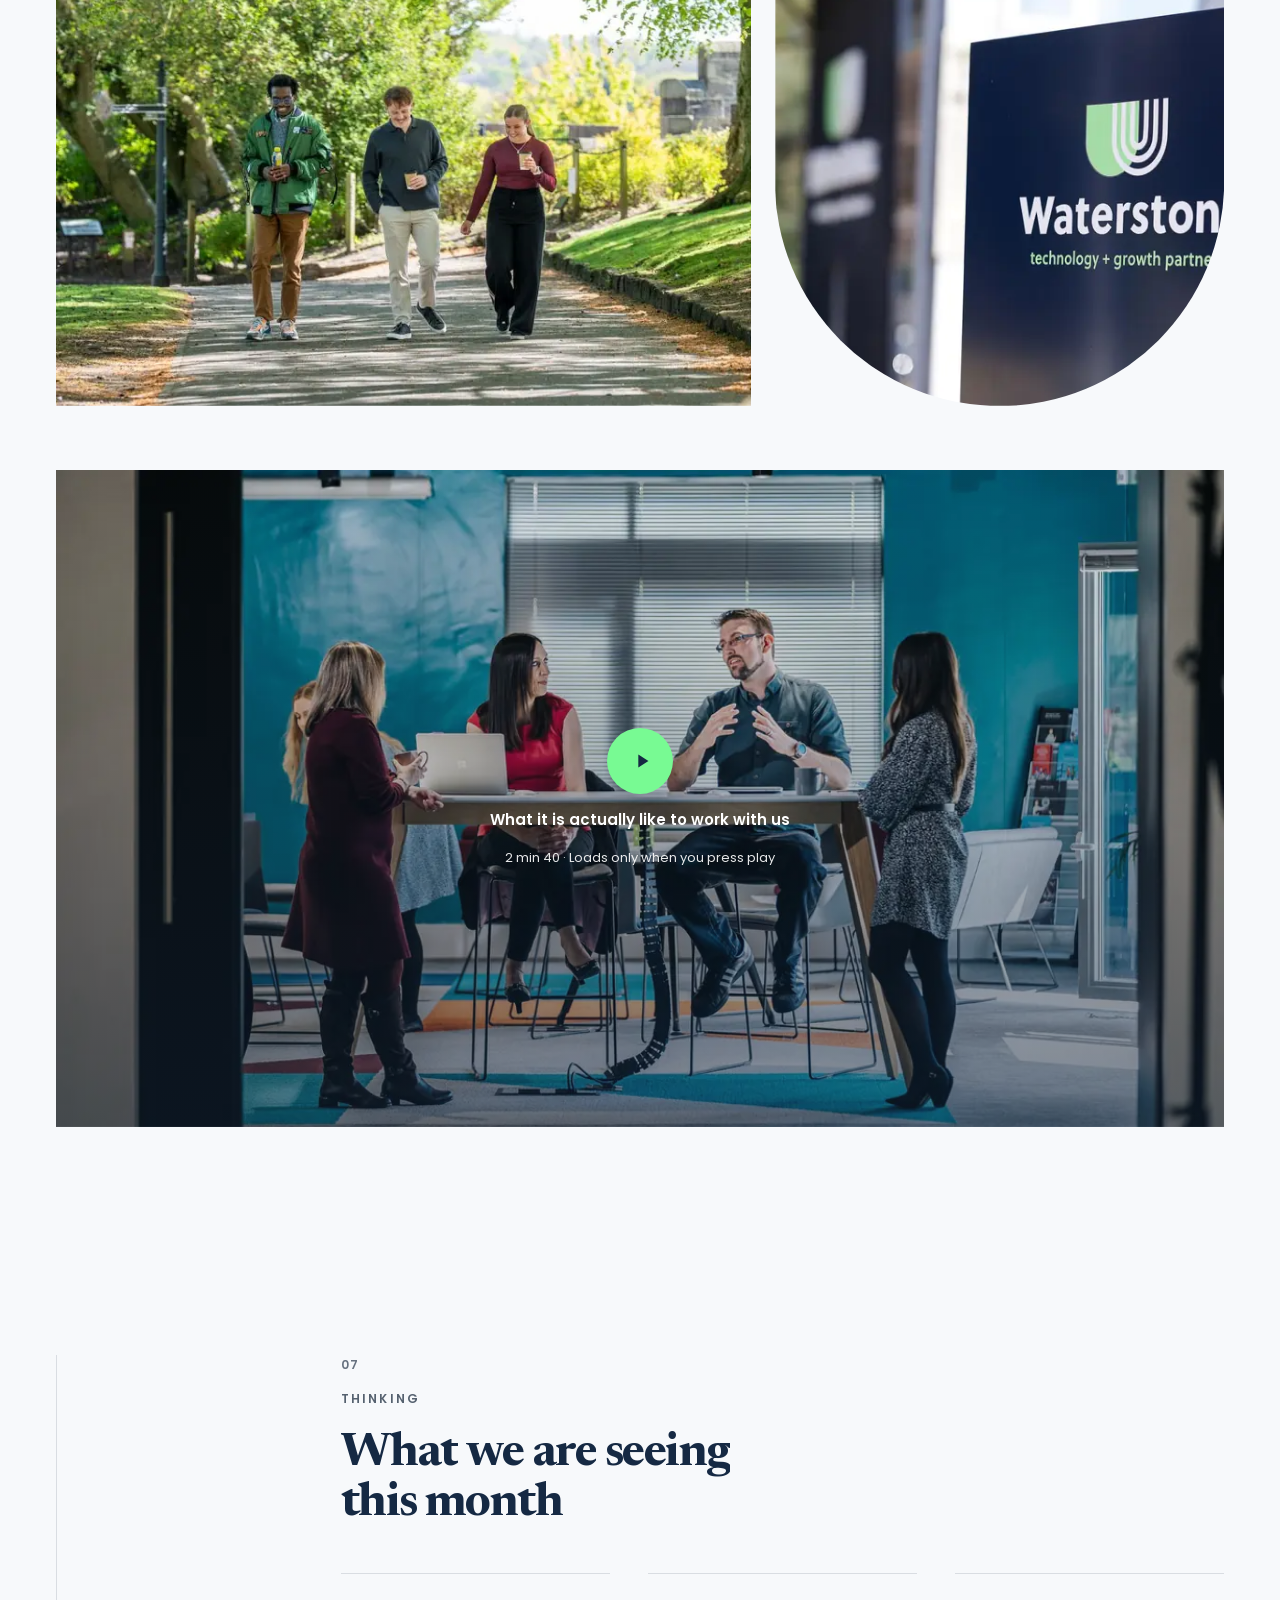
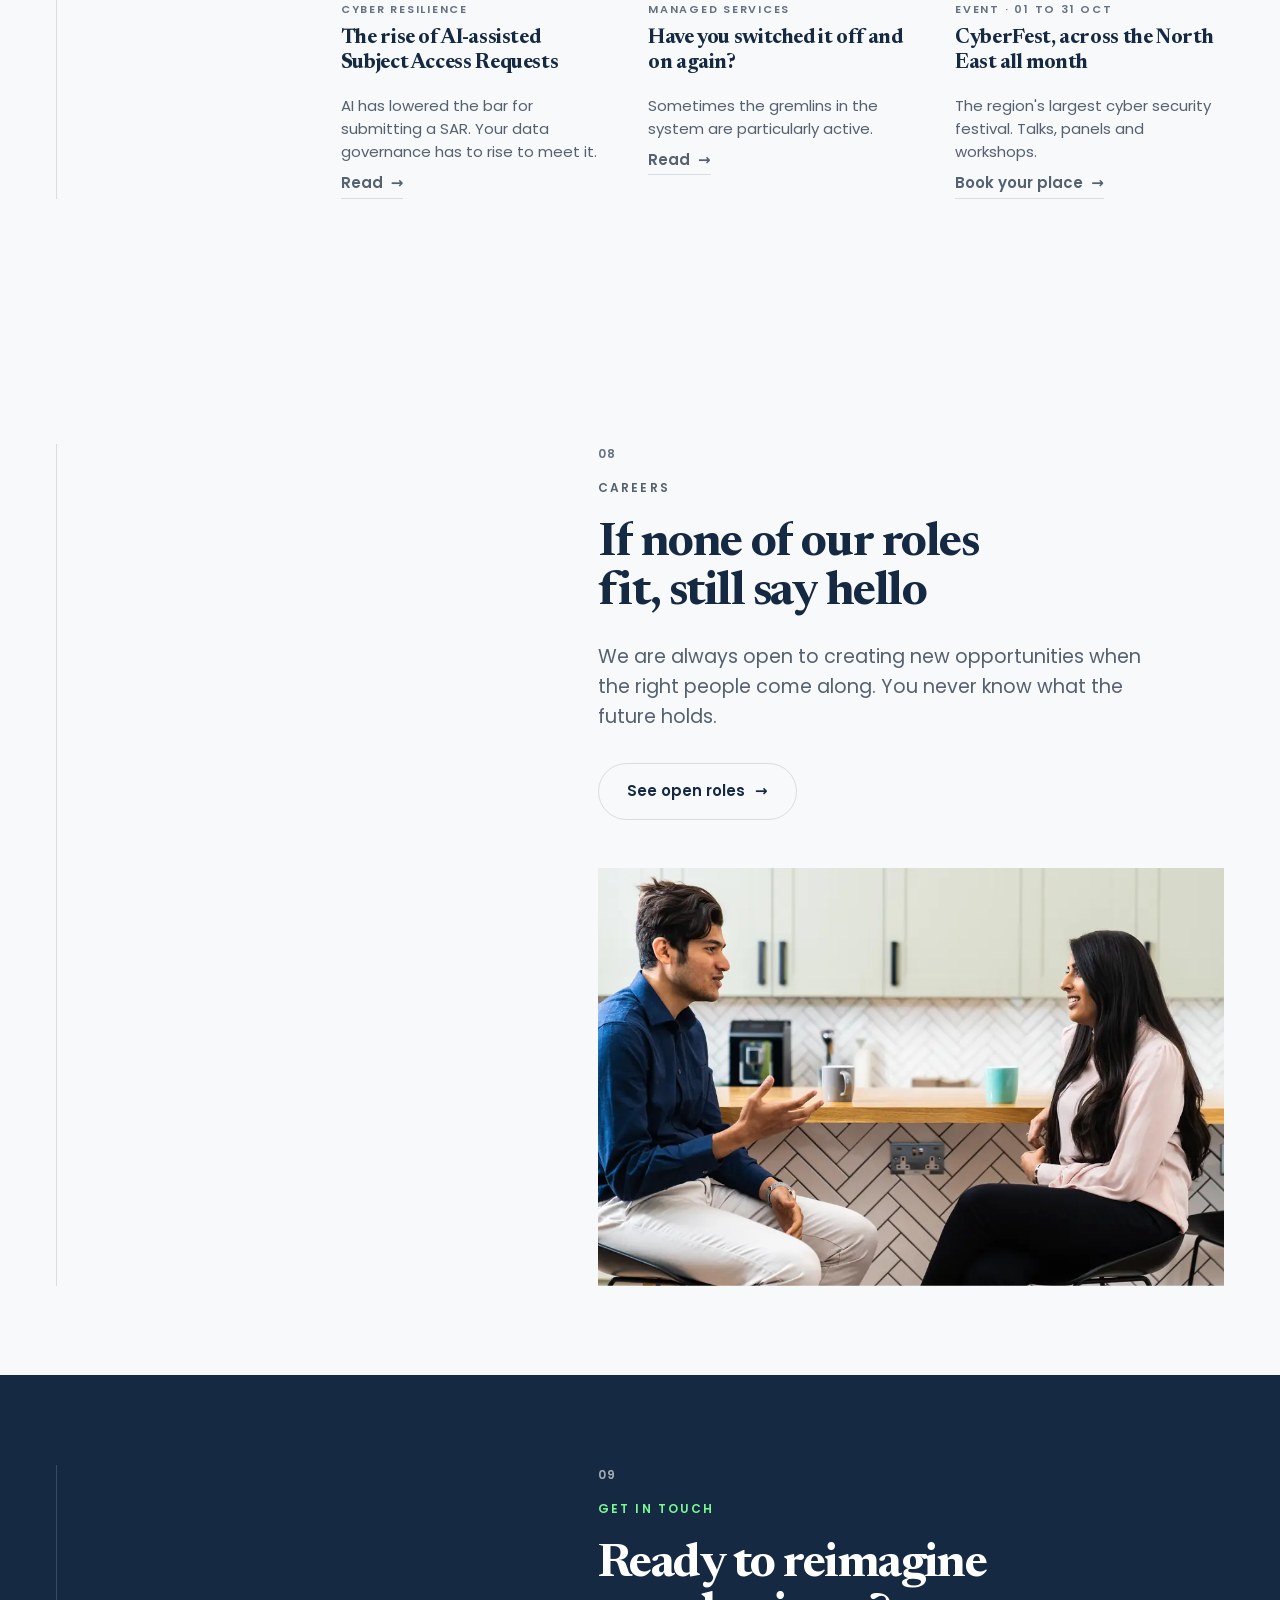
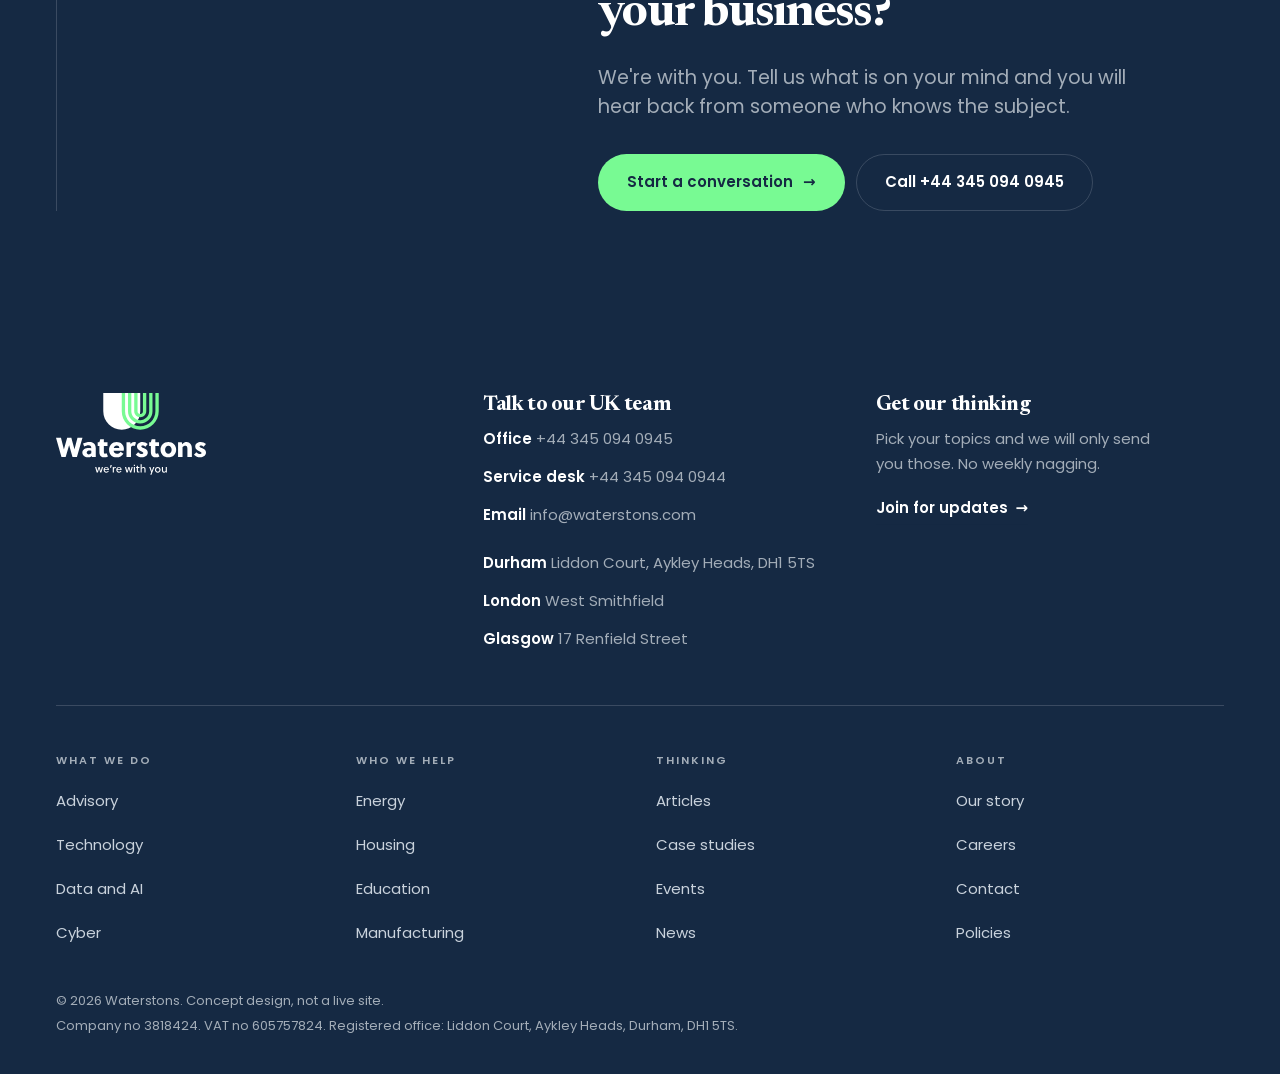
==== commit bff89edd: "Put the brief-aligned rationale on the pages, in all three options The options are now named Option " ====
--- a/site/index.html
+++ b/site/index.html
@@ -114,7 +114,7 @@
         </ul>
       </div>
     </div>
-  </div><div class="w-think"><b>02</b><p>Services are named as the client's problem rather than our internal structure, which is how a CIO doing due diligence actually scans a page.</p></div>
+  </div><div class="w-think"><b>02</b><p><b>Section 6, services.</b> &ldquo;A structure that reflects the external reality of our prospective clients and isn&rsquo;t merely reflective of an arbitrary internal structure chart.&rdquo; Services are named as the client&rsquo;s problem rather than as an internal structure chart, which is the distinction the brief draws in that sentence.</p></div>
 </section>
 <section class="w-sec " id="about">
   <div class="w-wrap">
@@ -133,7 +133,7 @@
         </div>
       </div>
     </div>
-  </div><div class="w-think"><b>03</b><p>Scale and credibility sit early and quietly, because a shortlisting CFO checks those before reading a word of prose.</p></div>
+  </div><div class="w-think"><b>03</b><p><b>Section 5, objectives.</b> &ldquo;Take that awareness and interest and, via trust and credibility, turn it into persuasion&hellip; it may also be part of due diligence.&rdquo; Scale and credibility sit early and quietly, because a short visit that ends at the fold still has to leave an impression of size.</p></div>
 </section>
 <section class="w-sec " id="case">
   <div class="w-wrap">
@@ -153,7 +153,7 @@
         <p style="margin-top:36px"><a class="w-link" href="../site/services/cyber.html#case">Read the case study <span class="w-arrow" aria-hidden="true">&rarr;</span></a></p>
       </div>
     </div>
-  </div><div class="w-think"><b>04</b><p>Metrics lead over narrative, which is what the brief asks for, and every figure is published on their own case study pages.</p></div>
+  </div><div class="w-think"><b>04</b><p><b>Section 6, clients.</b> &ldquo;Logos, case studies, testimonials, and clear examples (metrics over long narrative).&rdquo; Metrics lead and narrative follows, in that order, because that is the order the brief puts them in.</p></div>
 </section>
 <section class="w-sec " id="clients">
   <div class="w-wrap">
@@ -181,7 +181,7 @@
         <p style="margin-top:40px"><a class="w-link" href="../site/services/cyber.html#case">Read the case studies <span class="w-arrow" aria-hidden="true">&rarr;</span></a></p>
       </div>
     </div>
-  </div><div class="w-think"><b>05</b><p>A named client, a named role and a real logo roster do more for trust than adjectives.</p></div>
+  </div><div class="w-think"><b>05</b><p><b>Section 7, tone of voice.</b> &ldquo;A very informal, conversational style without jargon or corporate &lsquo;LinkedIn&rsquo; language.&rdquo; Every word on this page is the client&rsquo;s own, taken from a page they have published. Nothing is written in an agency voice and dressed as theirs.</p></div>
 </section>
 <section class="w-sec " id="sectors">
   <div class="w-wrap">
@@ -208,7 +208,7 @@
         </table>
       </div>
     </div>
-  </div><div class="w-think"><b>06</b><p>A flat, scannable table lets a visitor confirm in one glance that we have done this in their world, and new sectors drop in as rows.</p></div>
+  </div><div class="w-think"><b>06</b><p><b>Section 9, acceptance criteria.</b> &ldquo;Largest Contentful Paint under 2.5 seconds, Interaction to Next Paint under 200ms, and Cumulative Layout Shift under 0.1&hellip; acceptance criteria, not aspirations.&rdquo; Measured on this page, not predicted: LCP 2.1s, CLS 0.001, blocking time 0ms.</p></div>
 </section>
 <section class="w-sec" id="story">
   <div class="w-wrap">
@@ -277,7 +277,7 @@
         </ul>
       </div>
     </div>
-  </div><div class="w-think"><b>08</b><p>Fresh thinking and the next event together feed the articles read, videos watched and event sign up measures in one band.</p></div>
+  </div><div class="w-think"><b>08</b><p><b>Section 9, content and build controls.</b> &ldquo;Schema.org structured data must be implemented throughout, as this is increasingly how search engines and AI assistants consume content.&rdquo; Organization, WebSite, Service, Article and BreadcrumbList. No foundingDate: the brief dates the firm to a decade rather than a year, and a machine reading this cannot tell a careful claim from a confident one.</p></div>
 </section>
 <section class="w-sec w-sec--short" id="careers">
   <div class="w-wrap">
@@ -297,7 +297,7 @@
         </div>
       </div>
     </div>
-  </div><div class="w-think"><b>09</b><p>Prospective employees are the second audience in the brief, linking straight out to the Teamtailor portal.</p></div>
+  </div><div class="w-think"><b>09</b><p><b>Sections 1 and 7.</b> &ldquo;We want it to look and operate <i>like us</i>, not like every other *insert-name-here* technology consultancy&hellip; We don&rsquo;t want the site to look like &lsquo;just another tech company&rsquo;.&rdquo; Prospective employees are the brief&rsquo;s second audience, so the careers block leads with the people rather than with the vacancies.</p></div>
 </section>
 <section class="w-sec w-sec--short w-band--navy" id="talk">
   <div class="w-wrap">
--- a/assets/css/site.css
+++ b/assets/css/site.css
@@ -686,9 +686,18 @@
    at exactly the same size, so the page read as a second homepage rather than
    as a page inside a site. The firm's line is kept and demoted to a standfirst,
    the page is titled, and the parent is named above it. */
-.w-eyebrow a{color:inherit;text-decoration:none;border-bottom:1px solid transparent}
+.w-eyebrow a{color:inherit;text-decoration:none;border-bottom:1px solid transparent;
+  display:inline-flex;align-items:center;min-height:24px;padding-block:4px}
 .w-eyebrow a:hover{border-bottom-color:currentColor}
 .w-eyebrow b{font-weight:600}
 .w-stand{margin:18px 0 0;font-family:var(--font-display);font-weight:400;
   font-size:clamp(20px,2.4vw,30px);line-height:1.3;color:var(--ink-mute);max-width:28ch}
 h1.w-h1--page{font-size:clamp(30px,3.6vw,48px)}
+
+/* The notes get a lane rather than floating over the page: see the note in
+   Option B's stylesheet for why. */
+body[data-thinking="on"] .w-wrap,body[data-thinking="on"] .w-band__in{padding-right:336px}
+@media (max-width:1400px){
+  body[data-thinking="on"] .w-wrap,body[data-thinking="on"] .w-band__in{padding-right:0}
+  body[data-thinking="on"] .w-think{position:static;max-width:none;margin:22px 0 0}
+}
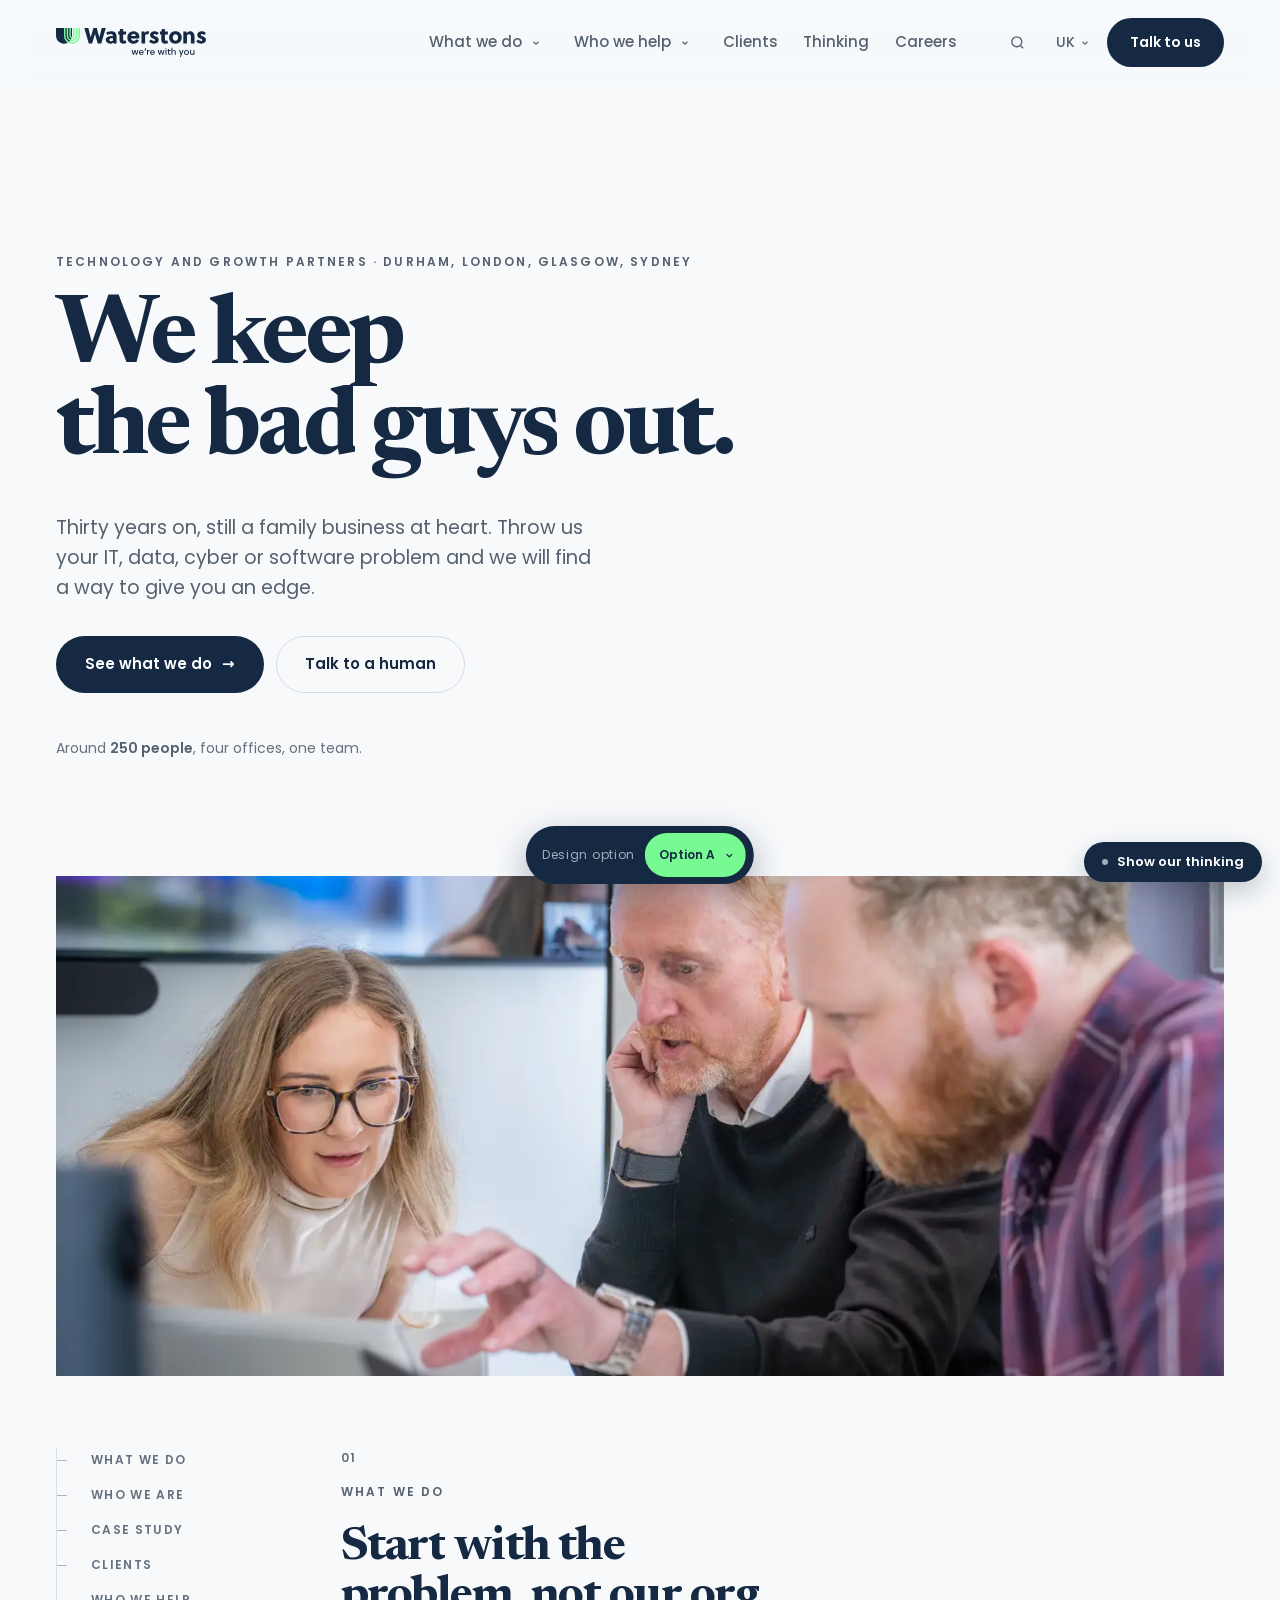
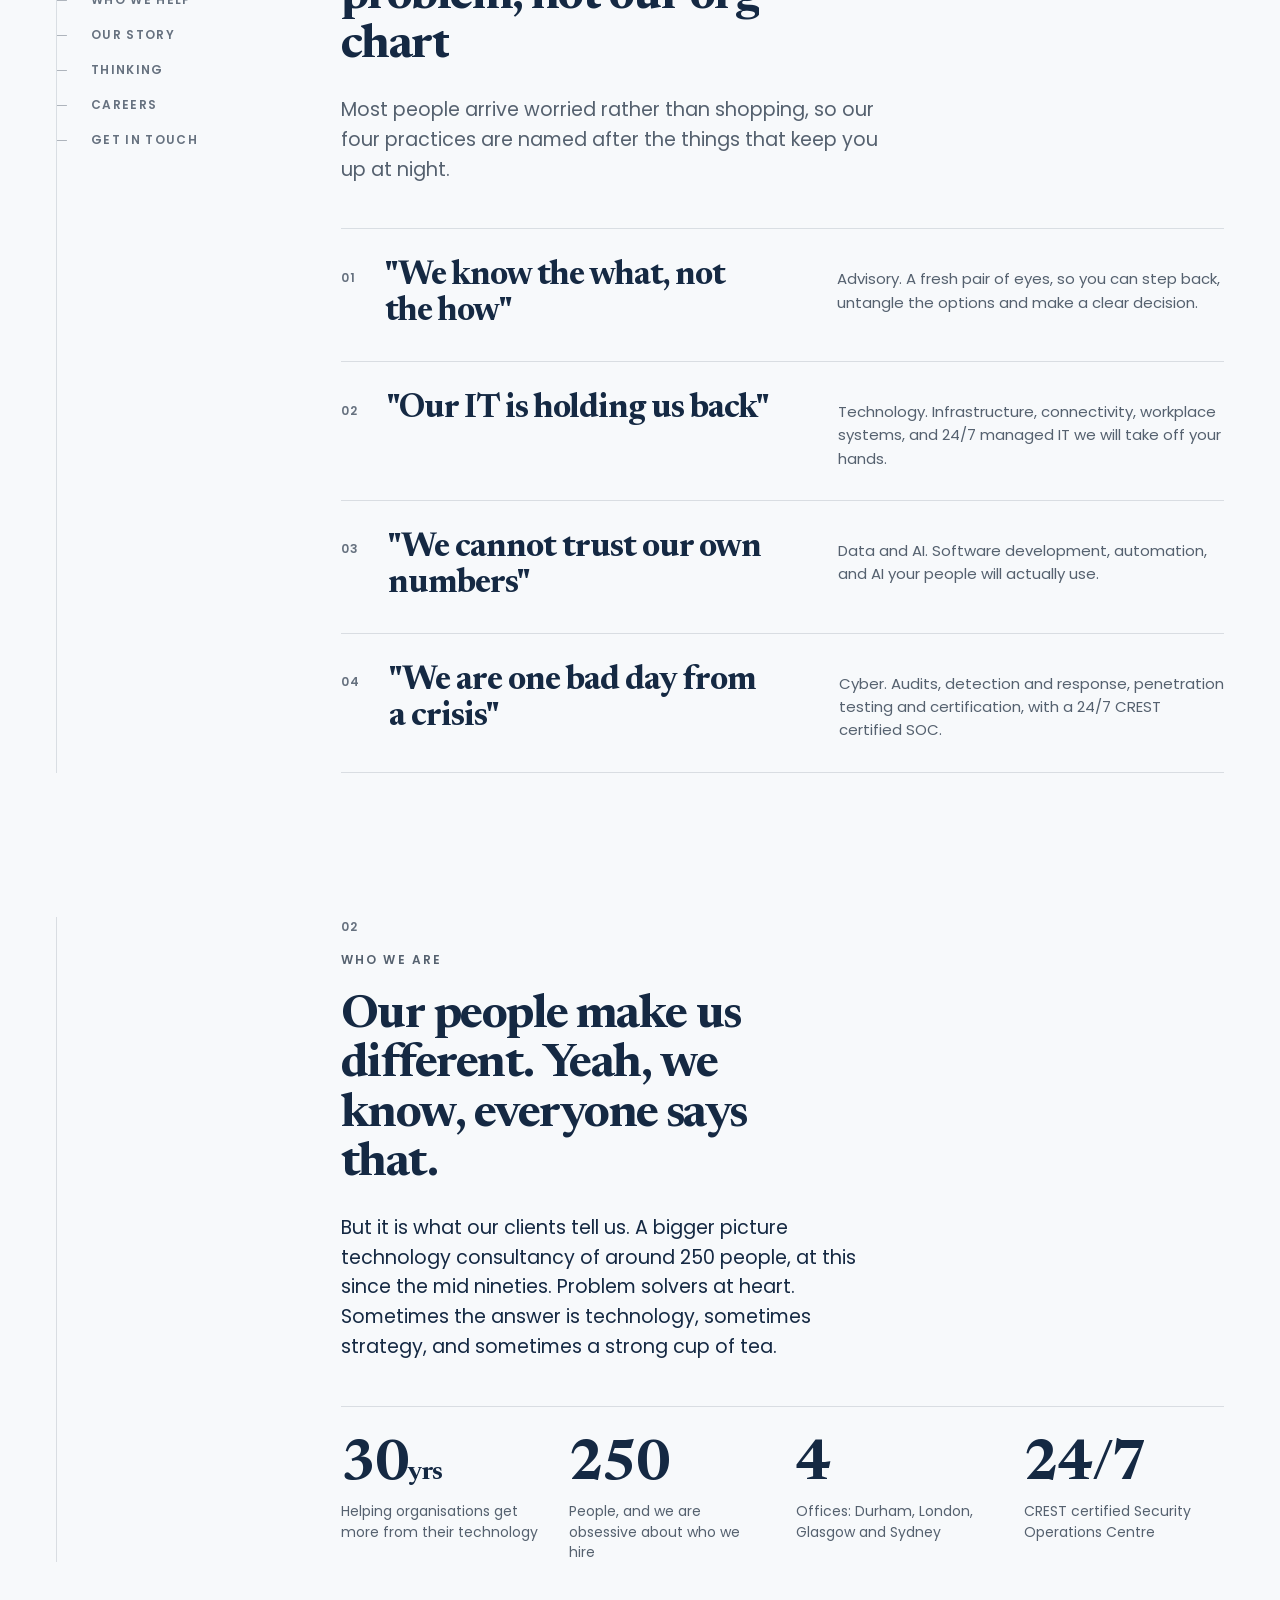
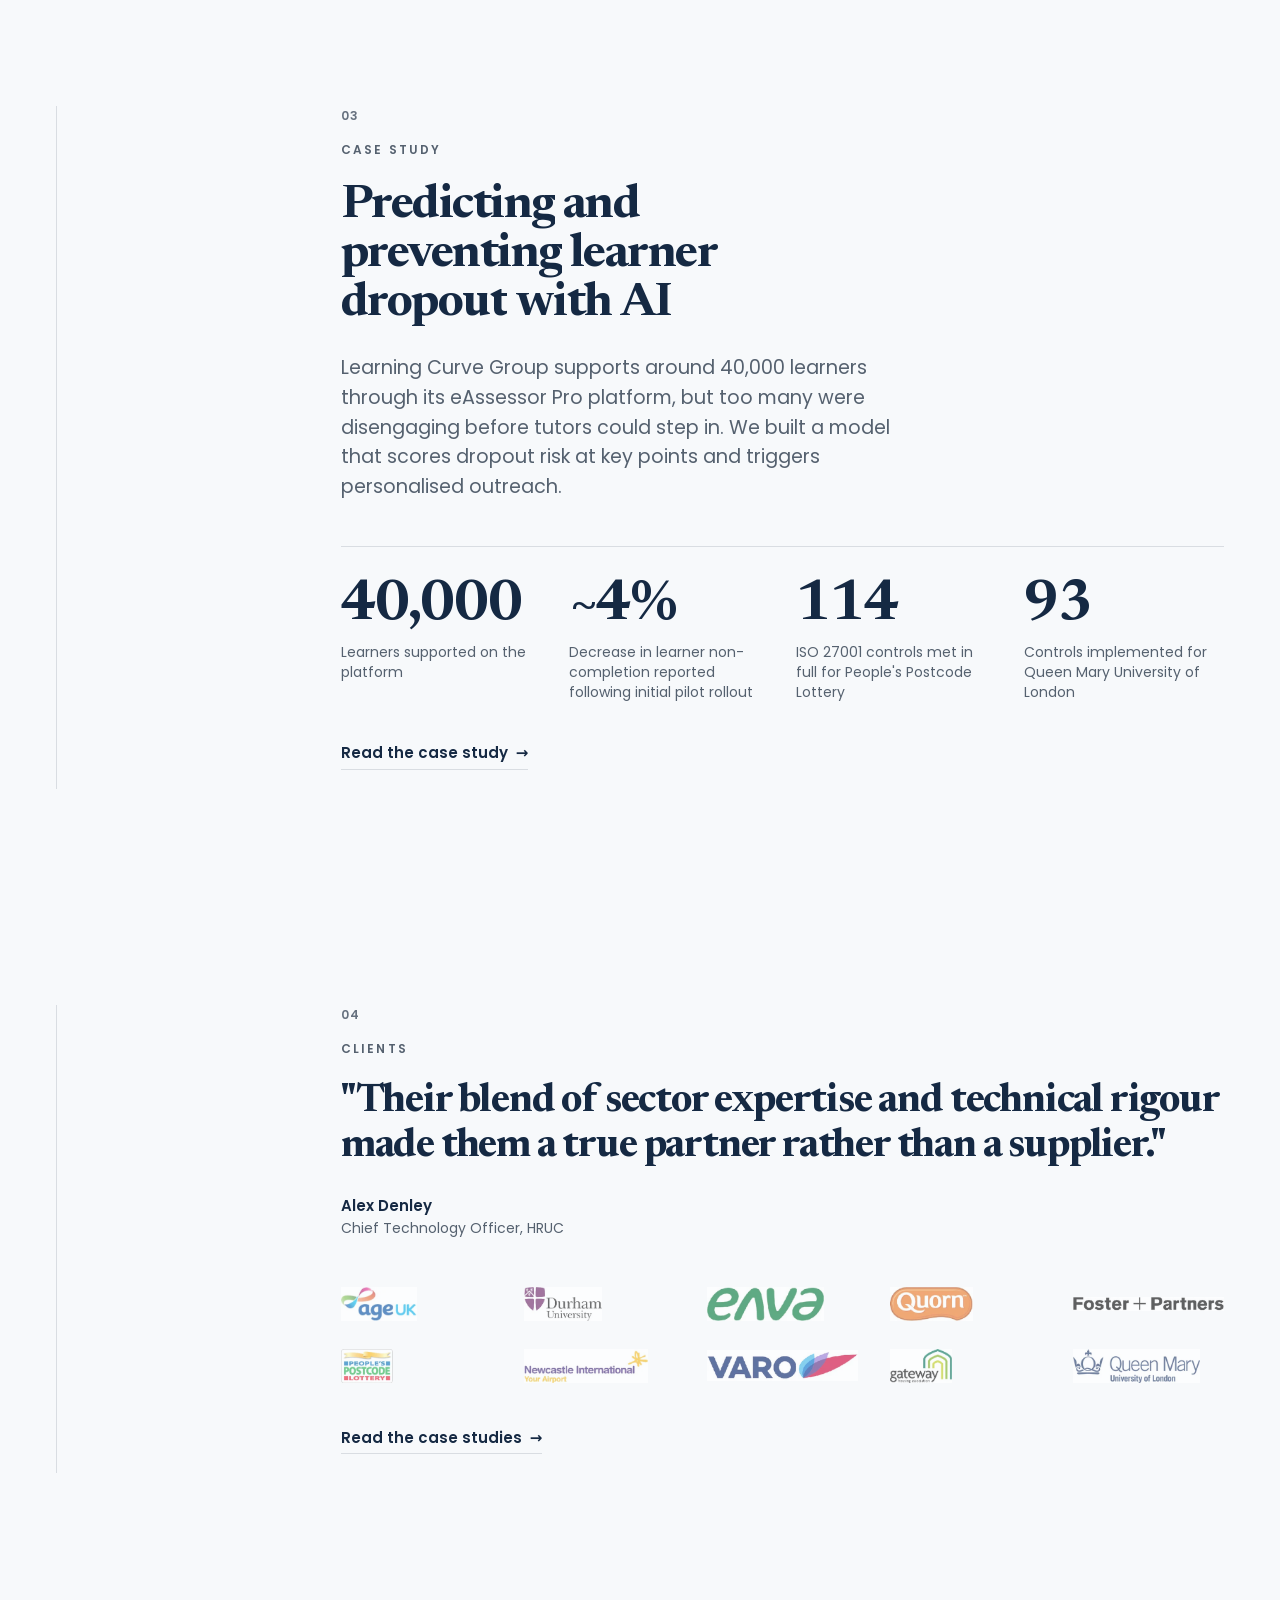
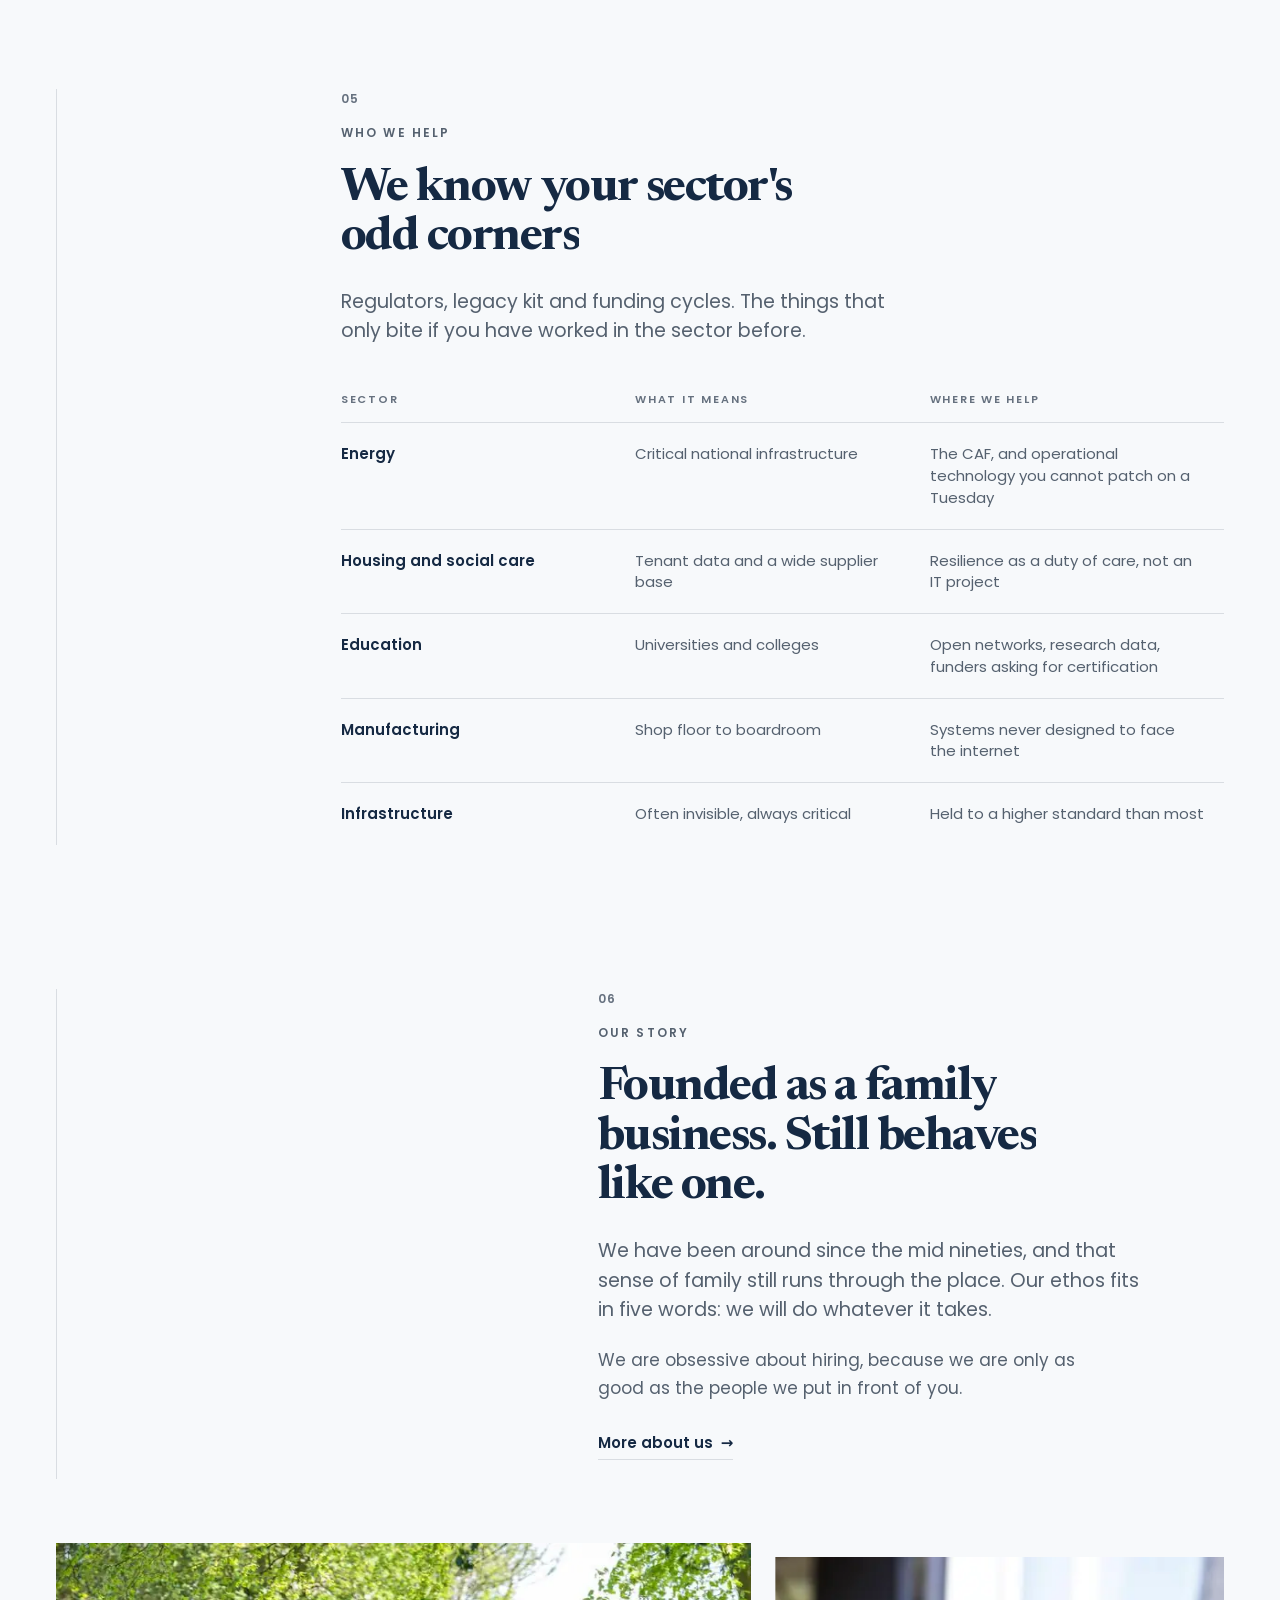
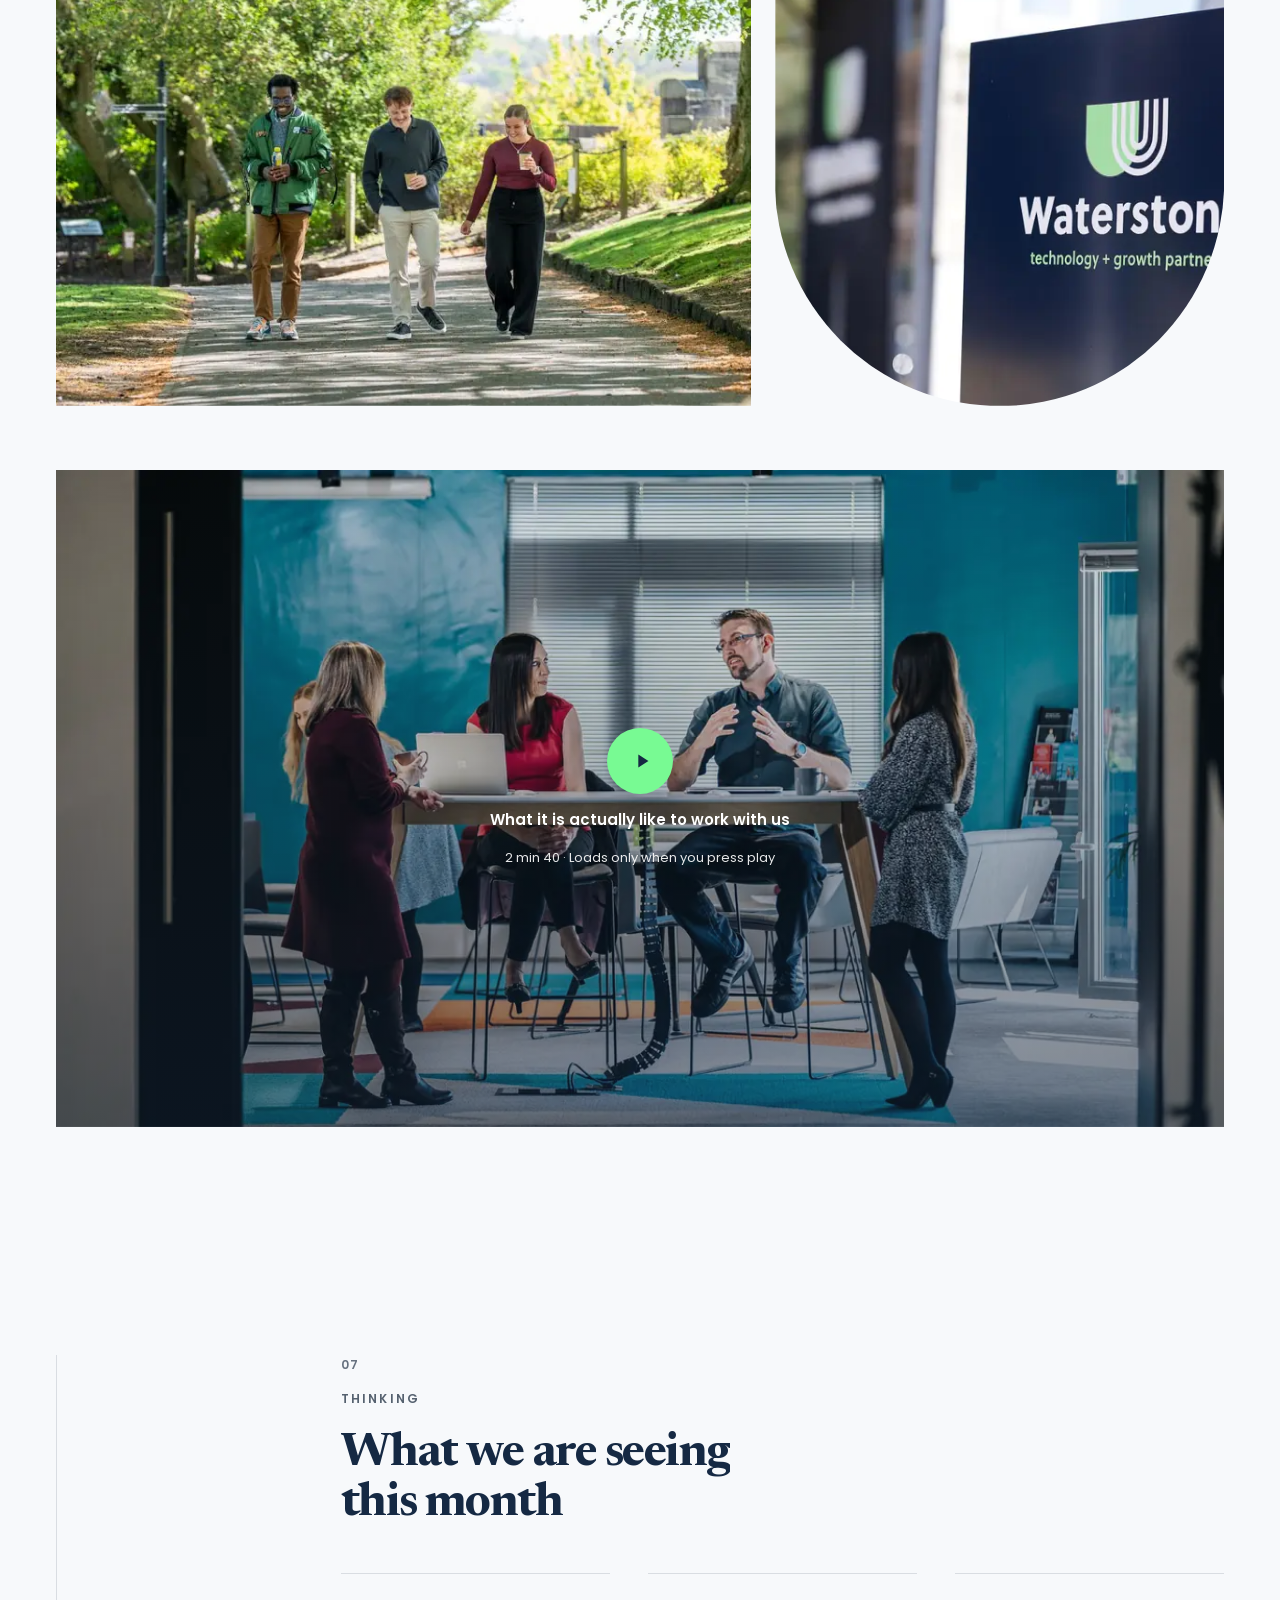
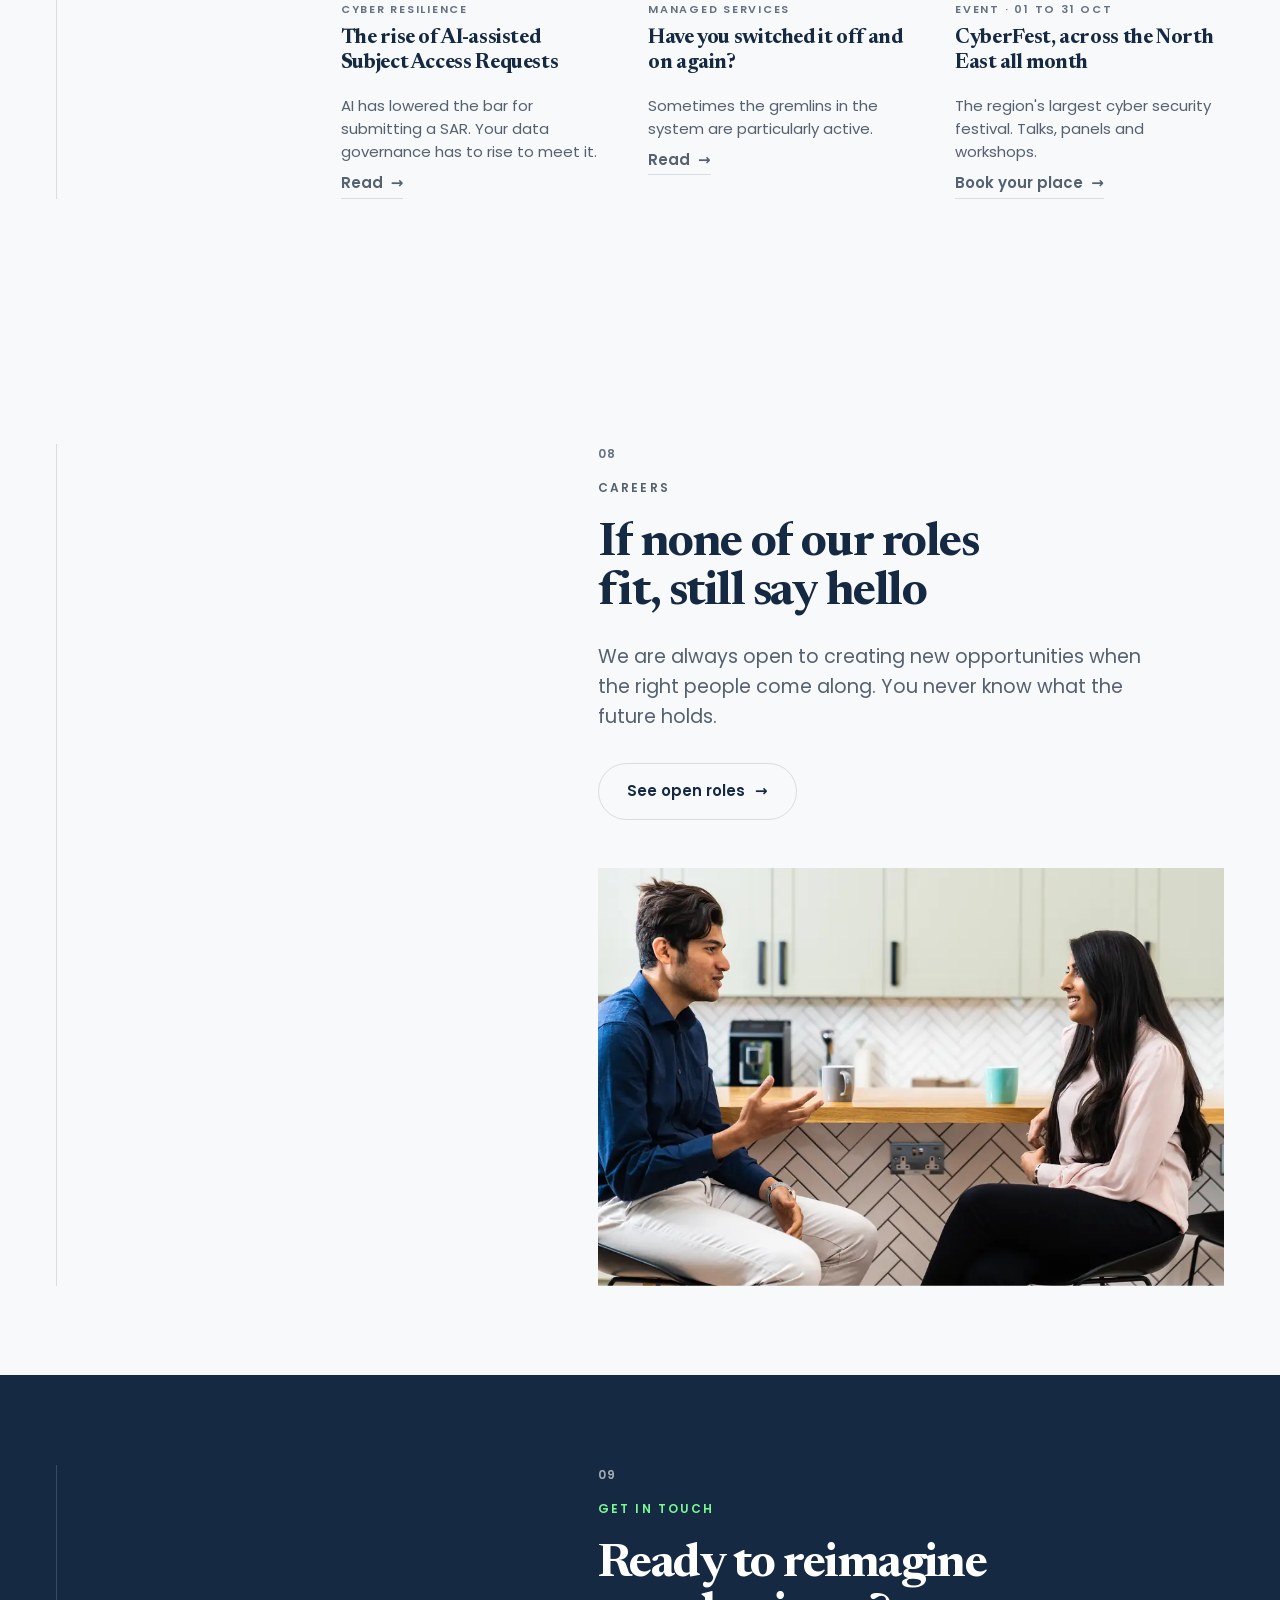
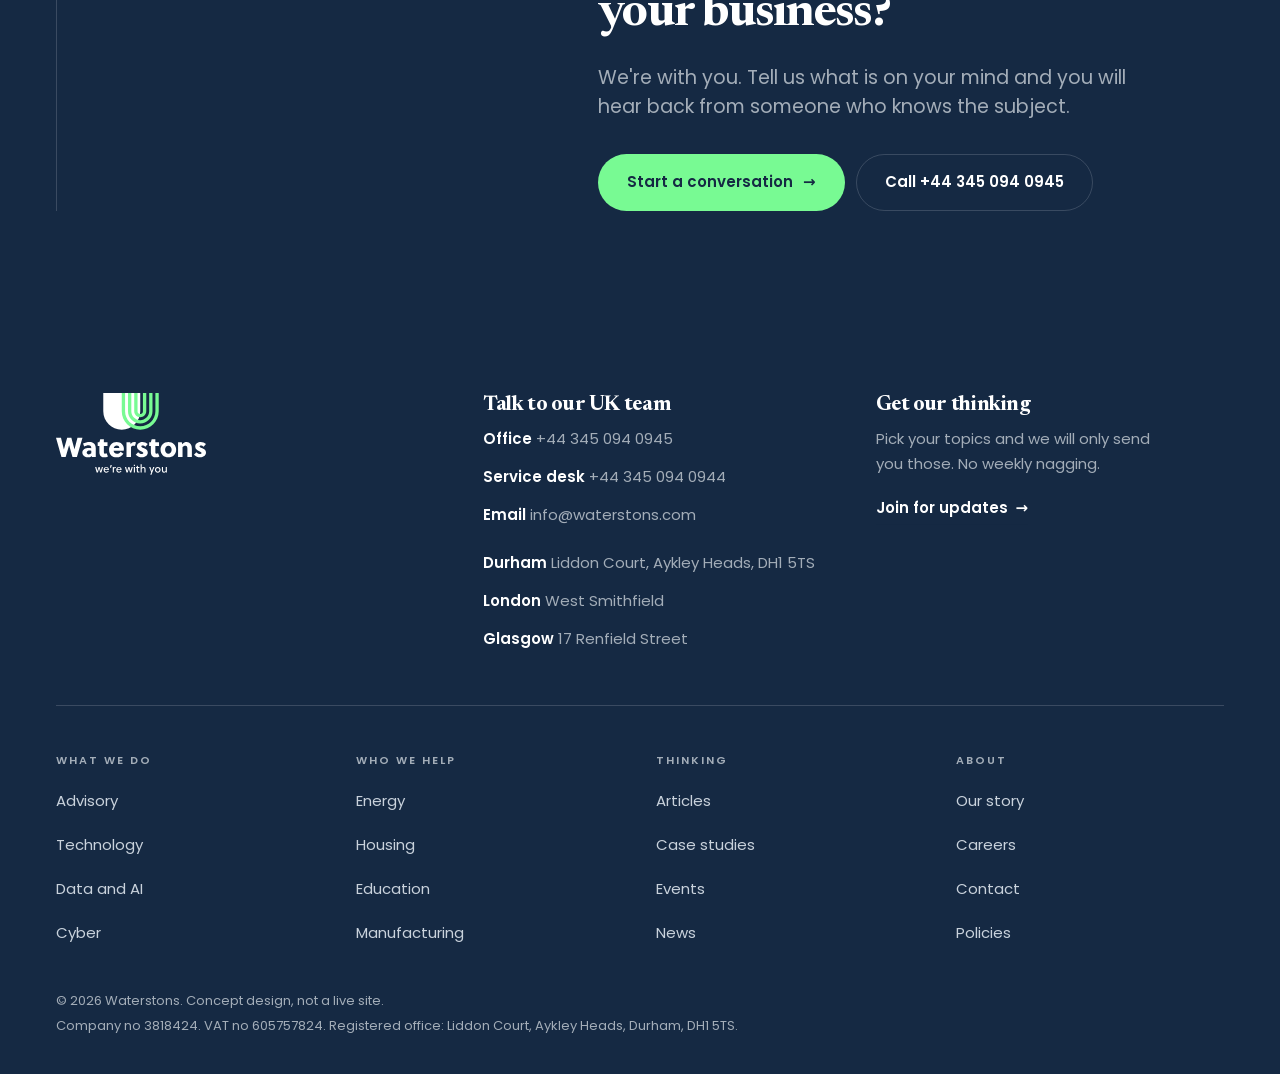
==== commit 2aed058e: "Option A: nav dropdowns on What we do and Who we help Two panels: four practices under What we do, f" ====
--- a/site/index.html
+++ b/site/index.html
@@ -23,8 +23,60 @@
       <img src="../assets/brand/logo.svg" alt="Waterstons" width="361" height="70">
     </a>
     <nav class="w-nav" aria-label="Main">
-      <a class="w-nav__link" href="../site/services/cyber.html">What we do</a>
-      <a class="w-nav__link" href="index.html#sectors">Who we help</a>
+      <div class="w-has">
+        <a class="w-nav__link" href="../site/services/cyber.html">What we do</a>
+        <button class="w-nav__b" type="button" aria-expanded="false" aria-controls="w-d-serv"
+                aria-label="Open the What we do menu" data-drop>
+          <svg width="10" height="10" viewBox="0 0 24 24" fill="none" stroke="currentColor" stroke-width="2.8" aria-hidden="true"><path d="m6 9 6 6 6-6"/></svg>
+        </button>
+      <div class="w-drop" id="w-d-serv" hidden>
+        <div class="w-drop__in">
+          <a class="w-drop__a" href="../site/services/cyber.html">
+            <span class="w-drop__t">Cyber security</span>
+            <span class="w-drop__d">Audits, detection and response, penetration testing and certification.</span>
+          </a>
+          <a class="w-drop__a" href="index.html#work">
+            <span class="w-drop__t">Technology</span>
+            <span class="w-drop__d">Infrastructure, connectivity, workplace systems and 24/7 managed IT.</span>
+          </a>
+          <a class="w-drop__a" href="index.html#work">
+            <span class="w-drop__t">Data and AI</span>
+            <span class="w-drop__d">Software development, automation, and AI your people will actually use.</span>
+          </a>
+          <a class="w-drop__a" href="index.html#work">
+            <span class="w-drop__t">Advisory</span>
+            <span class="w-drop__d">A fresh pair of eyes, so you can step back and make a clear decision.</span>
+          </a>
+        </div>
+      </div>
+      </div>
+      <div class="w-has">
+        <a class="w-nav__link" href="index.html#sectors">Who we help</a>
+        <button class="w-nav__b" type="button" aria-expanded="false" aria-controls="w-d-sect"
+                aria-label="Open the Who we help menu" data-drop>
+          <svg width="10" height="10" viewBox="0 0 24 24" fill="none" stroke="currentColor" stroke-width="2.8" aria-hidden="true"><path d="m6 9 6 6 6-6"/></svg>
+        </button>
+      <div class="w-drop" id="w-d-sect" hidden>
+        <div class="w-drop__in">
+          <a class="w-drop__a" href="index.html#sectors">
+            <span class="w-drop__t">Energy</span>
+            <span class="w-drop__d">Critical national infrastructure, the CAF, and operational technology.</span>
+          </a>
+          <a class="w-drop__a" href="index.html#sectors">
+            <span class="w-drop__t">Housing and social care</span>
+            <span class="w-drop__d">Tenant data, a wide supplier base, resilience as a duty of care.</span>
+          </a>
+          <a class="w-drop__a" href="index.html#sectors">
+            <span class="w-drop__t">Education</span>
+            <span class="w-drop__d">Open networks, research data, funders asking for certification.</span>
+          </a>
+          <a class="w-drop__a" href="index.html#sectors">
+            <span class="w-drop__t">Manufacturing</span>
+            <span class="w-drop__d">Shop floor systems never designed to face the internet.</span>
+          </a>
+        </div>
+      </div>
+      </div>
       <a class="w-nav__link" href="index.html#clients">Clients</a>
       <a class="w-nav__link" href="../site/insights/rise-ai-assisted-subject-access-requests.html">Thinking</a>
       <a class="w-nav__link" href="index.html#careers">Careers</a>
@@ -402,15 +454,11 @@
   </div>
 </div>
 
-<div class="w-journey" aria-label="Journey progress">
-  <b>Step 3 of 3</b>
-  <a href="../index.html">Back to the journey <span class="w-arrow" aria-hidden="true">&rarr;</span></a>
-</div>
 <button class="w-tt" type="button" aria-pressed="false">
   <span class="w-tt__d" aria-hidden="true"></span>
   <span class="w-tt__l">Show our thinking</span>
 </button>
 <script src="../assets/js/site.js" defer></script>
-<script src="../assets/js/switcher.js" data-b-pages="/site/index.html /site/services/cyber.html" data-c-pages="/site/index.html /site/services/cyber.html" defer></script>
+<script src="../assets/js/switcher.js" data-a-pages="/index.html /site/index.html /site/insights/rise-ai-assisted-subject-access-requests.html /site/services/cyber.html" data-b-pages="/site/index.html /site/sectors/energy.html /site/services/cyber.html" data-c-pages="/site/index.html /site/services/cyber.html" defer></script>
 </body>
 </html>
--- a/assets/css/site.css
+++ b/assets/css/site.css
@@ -114,6 +114,36 @@
 .w-nav__link{position:relative;font-size:15px;font-weight:500;text-decoration:none;
   padding:.35rem 0;white-space:nowrap;color:var(--ink-mute);transition:color .3s var(--ease)}
 .w-nav__link:hover,.w-nav__link[aria-current="page"]{color:var(--ink)}
+
+/* ---- Nav dropdowns ----
+   The nav item stays a real link, so it works with no JavaScript and goes
+   somewhere useful on its own. The chevron beside it is a separate disclosure
+   button that opens the panel, which keeps one control doing one job and means
+   a touch user is never forced to guess whether tapping navigates or opens.
+   The panel also opens on hover and on focus-within, so pointer and keyboard
+   both reach it before any script has run. */
+.w-has{position:relative;display:flex;align-items:center;gap:2px}
+.w-nav__b{display:inline-flex;align-items:center;justify-content:center;
+  min-width:24px;min-height:24px;padding:0;border:0;background:none;cursor:pointer;
+  color:var(--ink-mute);border-radius:6px;transition:color .2s var(--ease),transform .25s var(--ease)}
+.w-nav__b:hover{color:var(--ink)}
+.w-nav__b[aria-expanded="true"]{color:var(--ink);transform:rotate(180deg)}
+.w-drop{position:absolute;top:calc(100% + 14px);left:-18px;z-index:120;
+  min-width:392px;max-width:min(92vw,470px);padding:10px;
+  background:#fff;border:1px solid var(--rule);border-radius:16px;
+  box-shadow:0 26px 60px rgba(15,31,52,.16)}
+.w-drop[hidden]{display:none}
+.w-drop__in{display:grid;gap:2px}
+.w-drop__a{display:grid;gap:3px;padding:11px 13px;border-radius:11px;text-decoration:none;
+  min-height:24px;transition:background-color .18s var(--ease)}
+.w-drop__a:hover,.w-drop__a:focus-visible{background:var(--wash,#f3f5f7)}
+.w-drop__t{font-weight:600;font-size:15px;color:var(--ink)}
+.w-drop__d{font-size:13px;line-height:1.45;color:var(--ink-mute)}
+/* Before the script runs, and for anyone it never runs for, hover and keyboard
+   focus still open it. [hidden] is removed by the script once it takes over. */
+html:not([data-drop-js]) .w-has:hover .w-drop,
+html:not([data-drop-js]) .w-has:focus-within .w-drop{display:block}
+@media (prefers-reduced-motion:reduce){.w-nav__b{transition:none}}
 .w-header__tools{display:flex;align-items:center;gap:.4rem;flex:none}
 .w-icon{display:inline-flex;align-items:center;justify-content:center;gap:.3rem;
   min-width:44px;min-height:44px;padding:0 .6rem;border-radius:999px;cursor:pointer;
@@ -432,15 +462,6 @@
 .w-sfoot{border-top:1px solid var(--rule);padding-top:16px;font-size:13px;color:var(--ink-faint)}
 
 /* ---------- Presentation aids ---------- */
-.w-journey{position:fixed;left:50%;transform:translateX(-50%);bottom:18px;z-index:150;
-  display:none;align-items:center;gap:14px;background:var(--navy);color:#fff;
-  border-radius:999px;padding:7px 8px 7px 20px;font-size:13px;
-  box-shadow:0 12px 34px rgba(15,31,52,.28);max-width:calc(100% - 2rem)}
-.w-journey[data-on="1"]{display:flex}
-.w-journey b{font-weight:600;white-space:nowrap}
-.w-journey a{min-height:36px;display:inline-flex;align-items:center;gap:7px;
-  background:var(--green);color:var(--navy);text-decoration:none;font-weight:600;
-  padding:7px 16px;border-radius:999px;white-space:nowrap}
 .w-tt{position:fixed;right:18px;bottom:18px;z-index:150;display:inline-flex;align-items:center;
   gap:9px;min-height:40px;padding:9px 18px;border-radius:999px;cursor:pointer;
   background:var(--navy);color:#fff;border:0;font:inherit;font-size:13px;font-weight:600;
@@ -472,18 +493,29 @@
 
 /* opacity switches discretely, only the transform eases, so text is never
    rendered semi transparent for an auditor or a reader */
-.w-rev{opacity:0;transform:translate3d(0,24px,0);transition:transform .85s var(--ease)}
+/* THE RESTING STATE IS THE FINISHED PAGE. Every declaration below that hides
+   something is gated on [data-motion], which the script sets on <html> only once
+   it has proved it can run, and removes again if any motion beat throws. Without
+   it, or without the script at all, the page is simply arrived. Measured before
+   this: with JavaScript off, 48 elements sat at opacity 0 and five photographs
+   were clipped to nothing. Deferred scripts run before first paint, so there is
+   no flash of visible-then-hidden: data-motion lands 44ms ahead of FCP at 6x CPU
+   throttling. Options B and C already worked this way; A did not. */
+.w-rev{transition:transform .85s var(--ease)}
+[data-motion] .w-rev{opacity:0;transform:translate3d(0,24px,0)}
 .w-rev.is-in{opacity:1;transform:none}
 .w-rev--d1{transition-delay:.07s}.w-rev--d2{transition-delay:.14s}.w-rev--d3{transition-delay:.21s}
 .is-instant,.is-instant *{transition:none !important;animation:none !important}
 
-.w-wipe > *{clip-path:inset(0 0 100% 0)}
+[data-motion] .w-wipe > *{clip-path:inset(0 0 100% 0)}
 .w-wipe.is-in > *{clip-path:inset(0 0 0 0);transition:clip-path 1.1s var(--ease)}
-.w-wipe img{transform:scale(1.05);transition:transform 1.6s var(--ease)}
+.w-wipe img{transition:transform 1.6s var(--ease)}
+[data-motion] .w-wipe img{transform:scale(1.05)}
 .w-wipe.is-in img{transform:scale(1)}
 
-.w-list .w-list__row,.w-cards .w-card,.w-stats > div{opacity:0;transform:translate3d(0,20px,0);
-  transition:transform .8s var(--ease)}
+.w-list .w-list__row,.w-cards .w-card,.w-stats > div{transition:transform .8s var(--ease)}
+[data-motion] .w-list .w-list__row,[data-motion] .w-cards .w-card,
+[data-motion] .w-stats > div{opacity:0;transform:translate3d(0,20px,0)}
 .w-list.is-in .w-list__row,.w-cards.is-in .w-card,.w-stats.is-in > div{opacity:1;transform:none}
 .w-list.is-in .w-list__row:nth-child(2),.w-cards.is-in .w-card:nth-child(2),
 .w-stats.is-in > div:nth-child(2){transition-delay:.06s}
@@ -544,7 +576,11 @@
   .w-hero__ctas{flex-direction:column;align-items:stretch}
   .w-hero__ctas .w-btn{justify-content:center}
   .w-facts{margin-left:0;width:100%}
-  .w-tt{right:12px;bottom:70px;font-size:12px}
+  /* Narrow screens stack three pinned aids in one corner: the option switcher,
+     this, and the journey pill. All three now derive from the height the
+     switcher publishes, so the stack stays in order if any of them changes size
+     and collapses to sensible resting values if the switcher is not there. */
+  .w-tt{right:12px;bottom:var(--b-switch-clear, 70px);font-size:12px}
   .w-peek{display:none}
 }
 
@@ -558,7 +594,7 @@
   .w-wipe img{transform:none}
   .w-curtain,.w-peek,.w-progress{display:none !important}
 }
-@media print{.w-header,.w-journey,.w-tt,.w-search,.w-progress{display:none}body{font-size:11pt}}
+@media print{.w-header,.w-tt,.w-search,.w-progress{display:none}body{font-size:11pt}}
 
 /* ---------- Journey launcher. A guide, not part of the site. -------- */
 .w-steps{list-style:none;margin:0;padding:0;border-top:1px solid var(--rule)}
@@ -582,7 +618,8 @@
     gap:0 clamp(2.5rem,5vw,72px);align-items:baseline}
   .w-step__d{margin-top:0}
 }
-.w-steps .w-step{opacity:0;transform:translate3d(0,20px,0);transition:transform .8s var(--ease)}
+.w-steps .w-step{transition:transform .8s var(--ease)}
+[data-motion] .w-steps .w-step{opacity:0;transform:translate3d(0,20px,0)}
 .w-steps.is-in .w-step{opacity:1;transform:none}
 .w-steps.is-in .w-step:nth-child(2){transition-delay:.06s}
 .w-steps.is-in .w-step:nth-child(3){transition-delay:.12s}
@@ -598,7 +635,8 @@
 
 /* ---- Word and character masks ---- */
 .w-mask{display:inline-block;overflow:hidden;vertical-align:top;padding-bottom:.06em;margin-bottom:-.06em}
-.w-in{display:inline-block;transform:translate3d(0,110%,0);will-change:transform}
+.w-in{display:inline-block;will-change:transform}
+[data-motion] .w-in{transform:translate3d(0,110%,0)}
 .is-in .w-in,.w-in.is-in{transform:none}
 .w-mask .w-in{transition:transform .95s cubic-bezier(.16,1,.3,1)}
 
@@ -615,6 +653,12 @@
 .w-rot__item[data-state="in"] .w-in{transform:none}
 .w-rot__item[data-state="wait"] .w-in{transform:translate3d(0,115%,0);transition:none}
 .w-rot__item .w-in{transition-delay:calc(var(--i,0) * 38ms)}
+
+/* With no motion layer the rotator has nothing cycling it, and its phrases are
+   absolutely positioned on top of each other. Show the first one, in flow. */
+html:not([data-motion]) .w-rot__sizer{display:none}
+html:not([data-motion]) .w-rot__slot,html:not([data-motion]) .w-rot__item{position:static}
+html:not([data-motion]) .w-rot__item + .w-rot__item{display:none}
 
 /* ---- Scroll resolve. Copy starts at the faint tier and settles to full
    ink as it passes through. Both tiers pass AA, so it is readable at
@@ -653,9 +697,10 @@
 .w-btn{will-change:transform}
 
 /* ---- Media wipe ---- */
-.w-wipe > *{clip-path:inset(0 0 100% 0)}
+[data-motion] .w-wipe > *{clip-path:inset(0 0 100% 0)}
 .w-wipe.is-in > *{clip-path:inset(0 0 0 0);transition:clip-path 1.2s cubic-bezier(.16,1,.3,1)}
-.w-wipe img{transform:scale(1.06);transition:transform 1.8s cubic-bezier(.16,1,.3,1)}
+.w-wipe img{transition:transform 1.8s cubic-bezier(.16,1,.3,1)}
+[data-motion] .w-wipe img{transform:scale(1.06)}
 .w-wipe.is-in img{transform:scale(1)}
 
 /* ---- Counters ---- */
